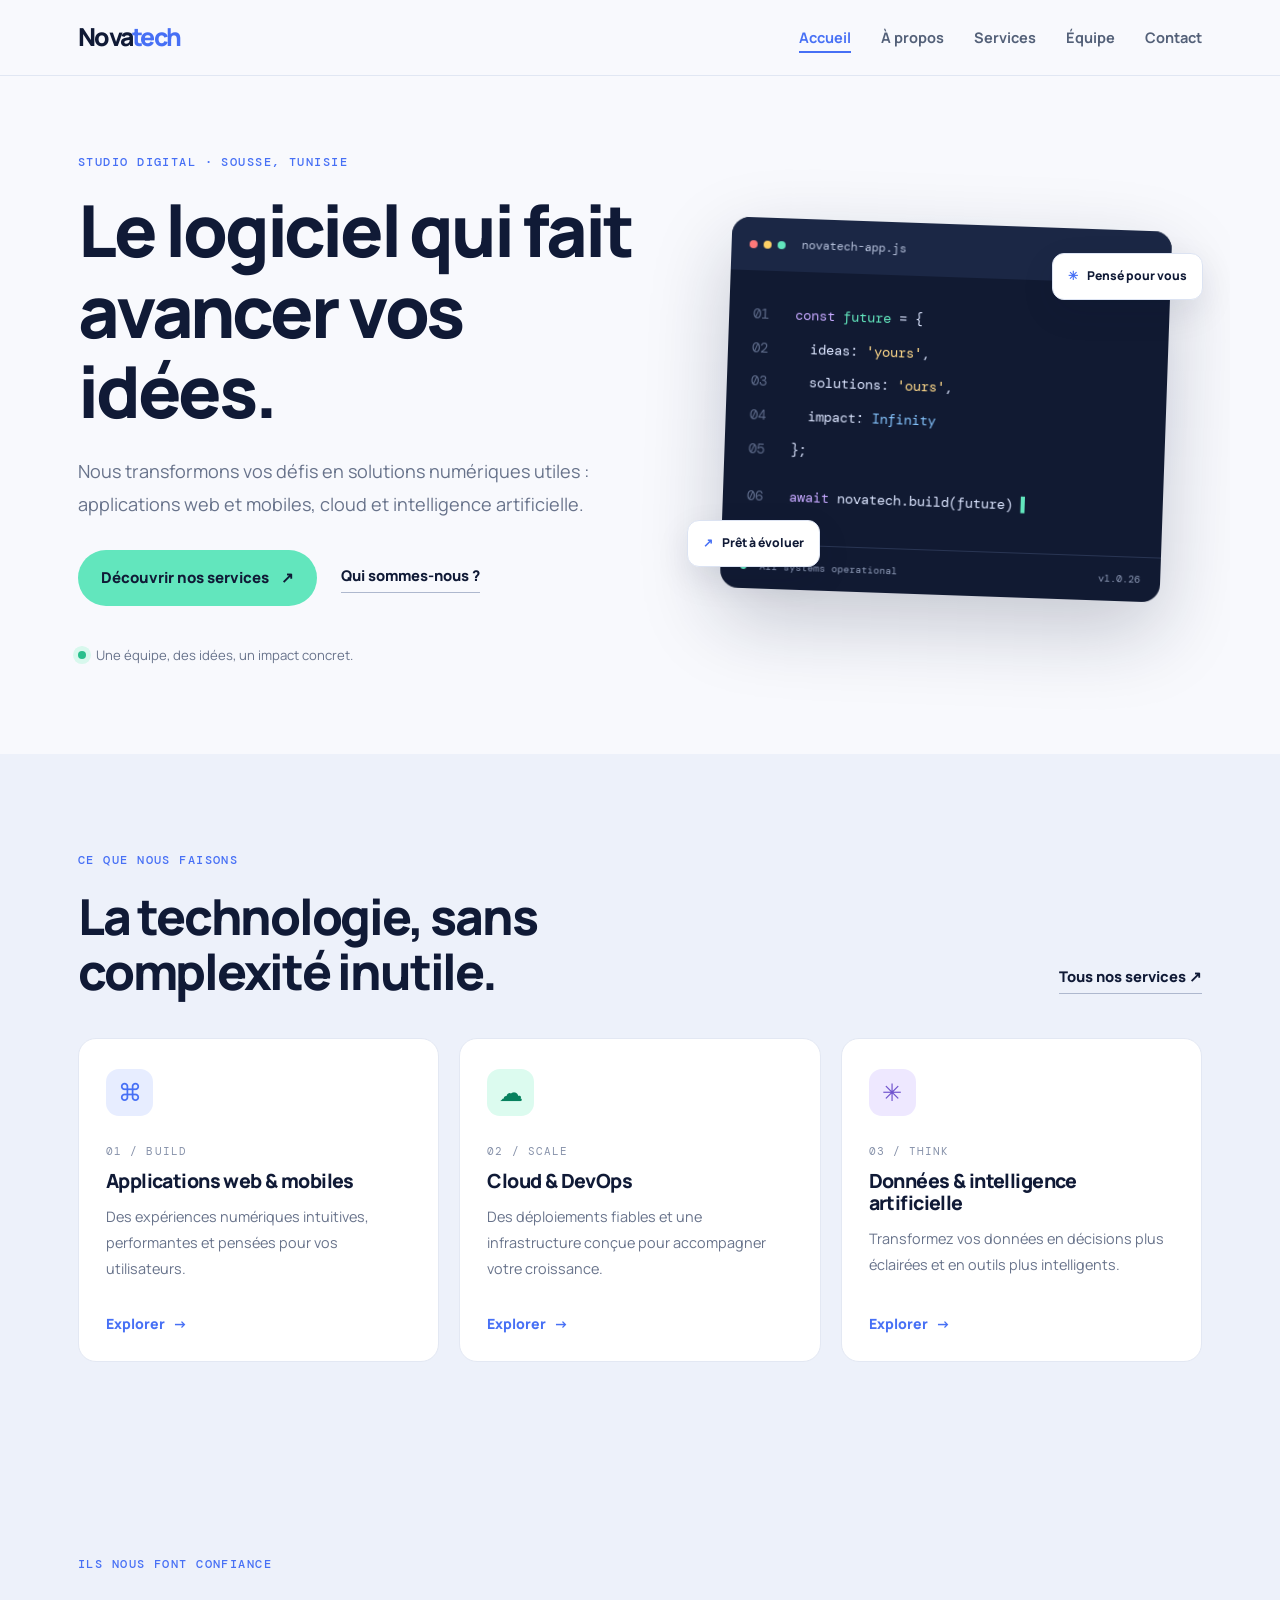
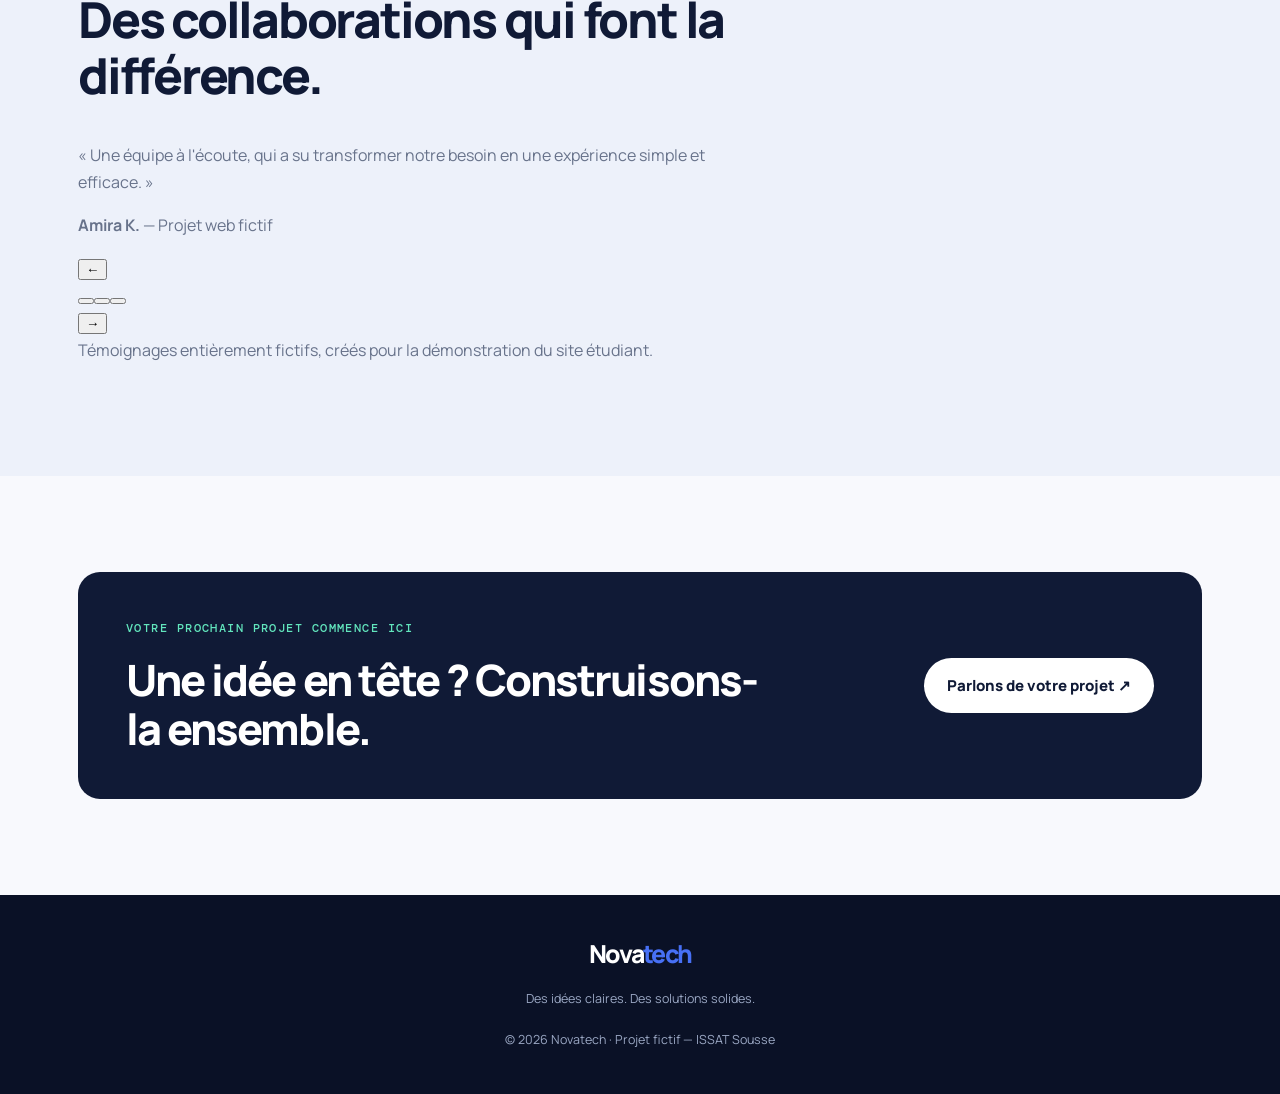
==== index.html @ 03f3eb11 "Add files via upload" ====
<!doctype html>
<html lang="fr">
<head>
    <meta charset="utf-8">
    <meta name="viewport" content="width=device-width, initial-scale=1">

    <title>Novatech — Accueil</title>

    <meta
        name="description"
        content="Novatech, studio fictif de développement logiciel, cloud et intelligence artificielle à Sousse."
    >

    <link rel="stylesheet" href="style.css">
</head>

<body>

    <!-- En-tête et navigation -->
    <header class="site-header">
        <div class="header-inner">

            <a class="logo" href="index.html">
                Nova<span>tech</span>
            </a>

            <input
                type="checkbox"
                id="menu-toggle"
                class="menu-toggle"
                aria-label="Ouvrir ou fermer le menu"
            >

            <label for="menu-toggle" class="menu-button">
                <span></span>
            </label>

            <nav class="main-nav" aria-label="Navigation principale">
                <ul>
                    <li><a href="index.html" aria-current="page">Accueil</a></li>
                    <li><a href="pages/apropos.html">À propos</a></li>
                    <li><a href="pages/services.html">Services</a></li>
                    <li><a href="pages/equipe.html">Équipe</a></li>
                    <li><a href="pages/contact.html">Contact</a></li>
                </ul>
            </nav>

        </div>
    </header>

    <main>

        <!-- Section principale -->
        <section class="hero" aria-labelledby="hero-title">

            <div class="hero-text">

                <p class="eyebrow">
                    STUDIO DIGITAL · SOUSSE, TUNISIE
                </p>

                <h1 id="hero-title">
                    Le logiciel qui fait avancer vos idées.
                </h1>

                <p class="lead">
                    Nous transformons vos défis en solutions numériques utiles :
                    applications web et mobiles, cloud et intelligence artificielle.
                </p>

                <div class="actions">

                    <a class="btn" href="pages/services.html">
                        Découvrir nos services
                        <span aria-hidden="true">↗</span>
                    </a>

                    <a class="text-link" href="pages/apropos.html">
                        Qui sommes-nous ?
                    </a>

                </div>

                <div class="hero-proof">
                    <span class="proof-dot" aria-hidden="true"></span>
                    Une équipe, des idées, un impact concret.
                </div>

            </div>

            <!-- Illustration de code -->
            <div
                class="hero-visual"
                role="img"
                aria-label="Illustration d'une fenêtre de code représentant une application Novatech"
            >

                <div class="code-window">

                    <div class="code-top">

                        <div class="window-dots" aria-hidden="true">
                            <i></i>
                            <i></i>
                            <i></i>
                        </div>

                        <span>novatech-app.js</span>

                        <span class="code-status">
                            ● LIVE
                        </span>

                    </div>

                    <div class="code-body">

                        <div>
                            <b>01</b>
                            <span class="code-purple">const</span>
                            <span class="code-mint">future</span> = {
                        </div>

                        <div>
                            <b>02</b>
                            &nbsp;&nbsp;ideas:
                            <span class="code-yellow">'yours'</span>,
                        </div>

                        <div>
                            <b>03</b>
                            &nbsp;&nbsp;solutions:
                            <span class="code-yellow">'ours'</span>,
                        </div>

                        <div>
                            <b>04</b>
                            &nbsp;&nbsp;impact:
                            <span class="code-blue">Infinity</span>
                        </div>

                        <div>
                            <b>05</b>
                            };
                        </div>

                        <div class="code-gap"></div>

                        <div>
                            <b>06</b>
                            <span class="code-purple">await</span>
                            novatech.build(future)
                            <span class="cursor" aria-hidden="true">▍</span>
                        </div>

                    </div>

                    <div class="code-footer">

                        <span>
                            <i></i>
                            All systems operational
                        </span>

                        <span>v1.0.26</span>

                    </div>

                </div>

                <div class="float-chip chip-one">
                    <span aria-hidden="true">✳</span>
                    Pensé pour vous
                </div>

                <div class="float-chip chip-two">
                    <span aria-hidden="true">↗</span>
                    Prêt à évoluer
                </div>

                <div class="visual-orbit" aria-hidden="true"></div>

            </div>

        </section>

        <!-- Section des services -->
        <section class="section section-tint" aria-labelledby="services-title">

            <div class="container">

                <div class="section-heading">

                    <div>
                        <p class="eyebrow">CE QUE NOUS FAISONS</p>

                        <h2 id="services-title">
                            La technologie, sans complexité inutile.
                        </h2>
                    </div>

                    <a class="text-link" href="pages/services.html">
                        Tous nos services ↗
                    </a>

                </div>

                <div class="cards">

                    <!-- Service 1 -->
                    <article class="card">

                        <span class="card-icon" aria-hidden="true">⌘</span>

                        <p class="card-kicker">01 / BUILD</p>

                        <h3>Applications web &amp; mobiles</h3>

                        <p>
                            Des expériences numériques intuitives, performantes
                            et pensées pour vos utilisateurs.
                        </p>

                        <a href="pages/services.html">
                            Explorer
                            <span aria-hidden="true">→</span>
                        </a>

                    </article>

                    <!-- Service 2 -->
                    <article class="card">

                        <span class="card-icon mint-icon" aria-hidden="true">☁</span>

                        <p class="card-kicker">02 / SCALE</p>

                        <h3>Cloud &amp; DevOps</h3>

                        <p>
                            Des déploiements fiables et une infrastructure conçue
                            pour accompagner votre croissance.
                        </p>

                        <a href="pages/services.html">
                            Explorer
                            <span aria-hidden="true">→</span>
                        </a>

                    </article>

                    <!-- Service 3 -->
                    <article class="card">

                        <span class="card-icon purple-icon" aria-hidden="true">✳</span>

                        <p class="card-kicker">03 / THINK</p>

                        <h3>Données &amp; intelligence artificielle</h3>

                        <p>
                            Transformez vos données en décisions plus éclairées
                            et en outils plus intelligents.
                        </p>

                        <a href="pages/services.html">
                            Explorer
                            <span aria-hidden="true">→</span>
                        </a>

                    </article>

                </div>

            </div>

        </section>


        <!-- Témoignages : exemples fictifs pour la maquette -->
        <section class="section section-tint testimonial-section" aria-labelledby="testimonials-title">
            <div class="container">
                <div class="section-heading"><div><p class="eyebrow">ILS NOUS FONT CONFIANCE</p><h2 id="testimonials-title">Des collaborations qui font la différence.</h2></div></div>
                <div class="testimonial-carousel" data-testimonial-carousel aria-roledescription="carrousel" aria-label="Témoignages fictifs">
                    <article class="testimonial-slide is-active" aria-hidden="false"><p class="testimonial-quote">« Une équipe à l'écoute, qui a su transformer notre besoin en une expérience simple et efficace. »</p><p class="testimonial-author"><strong>Amira K.</strong><span> — Projet web fictif</span></p></article>
                    <article class="testimonial-slide" aria-hidden="true" hidden><p class="testimonial-quote">« Une approche claire et structurée, du premier échange jusqu'à la livraison. »</p><p class="testimonial-author"><strong>Walid M.</strong><span> — Projet cloud fictif</span></p></article>
                    <article class="testimonial-slide" aria-hidden="true" hidden><p class="testimonial-quote">« Novatech a rendu des sujets techniques accessibles et concrets pour notre équipe. »</p><p class="testimonial-author"><strong>Rim B.</strong><span> — Projet data fictif</span></p></article>
                    <div class="testimonial-controls"><button type="button" class="carousel-arrow" data-carousel-prev aria-label="Témoignage précédent">←</button><div class="testimonial-dots" aria-label="Choisir un témoignage"><button type="button" data-carousel-dot="0" aria-label="Témoignage 1" aria-current="true"></button><button type="button" data-carousel-dot="1" aria-label="Témoignage 2"></button><button type="button" data-carousel-dot="2" aria-label="Témoignage 3"></button></div><button type="button" class="carousel-arrow" data-carousel-next aria-label="Témoignage suivant">→</button></div>
                    <p class="testimonial-disclaimer">Témoignages entièrement fictifs, créés pour la démonstration du site étudiant.</p>
                </div>
            </div>
        </section>

        <!-- Appel à l'action -->
        <section class="section" aria-labelledby="cta-title">

            <div class="container">

                <div class="cta-panel">

                    <div>

                        <p class="eyebrow">
                            VOTRE PROCHAIN PROJET COMMENCE ICI
                        </p>

                        <h2 id="cta-title">
                            Une idée en tête ? Construisons-la ensemble.
                        </h2>

                    </div>

                    <a class="btn btn-light" href="pages/contact.html">
                        Parlons de votre projet ↗
                    </a>

                </div>

            </div>

        </section>

    </main>

    <!-- Pied de page -->
    <footer class="site-footer">

        <a class="logo footer-logo" href="index.html">
            Nova<span>tech</span>
        </a>

        <p>Des idées claires. Des solutions solides.</p>

        <p>
            © 2026 Novatech · Projet fictif — ISSAT Sousse
        </p>

    </footer>

    <script src="script.js" defer></script>
</body>
</html>
---- style.css ----
@import url('https://fonts.googleapis.com/css2?family=DM+Mono:wght@400;500&family=Manrope:wght@400;500;600;700;800&display=swap');

:root {
    --ink: #101a36;
    --ink-soft: #1a2748;
    --azure: #4770f5;
    --mint: #62e6bd;
    --purple: #b8a3ff;
    --mist: #edf1fa;
    --paper: #f8f9fd;
    --muted: #68738b;
    --line: #dce3f2;
    --header-h: 76px;
    --font-title: 'Manrope', Arial, sans-serif;
    --font-body: 'Manrope', Arial, sans-serif
}

*,
*::before,
*::after {
    box-sizing: border-box
}

html {
    scroll-behavior: smooth;
    scroll-padding-top: calc(var(--header-h) + 20px)
}

body {
    margin: 0;
    background: var(--paper);
    color: var(--ink);
    font-family: var(--font-body);
    font-size: 16px;
    line-height: 1.7;
    -webkit-font-smoothing: antialiased
}

h1,
h2,
h3,
p {
    margin-top: 0
}

h1,
h2,
h3 {
    font-family: var(--font-title);
    line-height: 1.12;
    letter-spacing: -.045em
}

h1 {
    font-size: clamp(2.8rem, 6vw, 5.4rem);
    font-weight: 800;
    max-width: 760px;
    margin-bottom: 24px
}

h2 {
    font-size: clamp(2rem, 4vw, 3.1rem);
    font-weight: 800;
    margin-bottom: 20px
}

h3 {
    font-size: 1.3rem;
    font-weight: 800;
    margin-bottom: 12px
}

p {
    color: var(--muted);
    max-width: 68ch
}

a {
    color: inherit
}

a:focus-visible,
button:focus-visible,
input:focus-visible,
select:focus-visible,
textarea:focus-visible,
.menu-toggle:focus-visible+.menu-button {
    outline: 3px solid var(--azure);
    outline-offset: 4px
}

.site-header {
    position: fixed;
    inset: 0 0 auto;
    height: var(--header-h);
    background: rgba(248, 249, 253, .94);
    border-bottom: 1px solid rgba(220, 227, 242, .8);
    backdrop-filter: blur(18px);
    z-index: 100
}

.header-inner {
    max-width: 1180px;
    height: 100%;
    padding: 0 28px;
    margin: auto;
    display: flex;
    align-items: center;
    justify-content: space-between;
    gap: 24px
}

.logo {
    font-family: var(--font-title);
    font-size: 1.55rem;
    font-weight: 800;
    letter-spacing: -.07em;
    text-decoration: none;
    color: var(--ink);
    white-space: nowrap
}

.logo span {
    color: var(--azure)
}

.main-nav ul {
    display: flex;
    align-items: center;
    gap: 30px;
    list-style: none;
    margin: 0;
    padding: 0
}

.main-nav a {
    text-decoration: none;
    color: #536078;
    font-size: .91rem;
    font-weight: 700;
    transition: color .2s
}

.main-nav a:hover,
.main-nav a[aria-current=page] {
    color: var(--azure)
}

.main-nav a[aria-current=page]:not(.nav-cta) {
    text-decoration: underline;
    text-decoration-thickness: 2px;
    text-underline-offset: 8px
}

.main-nav .nav-cta {
    display: inline-flex;
    background: var(--ink);
    color: white;
    padding: 11px 20px;
    border-radius: 999px;
    transition: background .2s, transform .2s
}

.main-nav .nav-cta:hover {
    background: var(--azure);
    transform: translateY(-1px)
}

.menu-toggle {
    position: absolute;
    width: 1px;
    height: 1px;
    overflow: hidden;
    clip-path: inset(50%);
    white-space: nowrap
}

.menu-button {
    display: none;
    width: 44px;
    height: 44px;
    cursor: pointer;
    position: relative
}

.menu-button span,
.menu-button span:before,
.menu-button span:after {
    position: absolute;
    content: "";
    width: 23px;
    height: 2px;
    background: var(--ink);
    left: 10px;
    top: 21px;
    border-radius: 2px;
    transition: transform .2s, opacity .2s
}

.menu-button span:before {
    left: 0;
    top: -7px
}

.menu-button span:after {
    left: 0;
    top: 7px
}

.hero {
    max-width: 1180px;
    min-height: 720px;
    margin: auto;
    padding: calc(var(--header-h) + 76px) 28px 88px;
    display: grid;
    grid-template-columns: 1.05fr .95fr;
    align-items: center;
    gap: 48px;
    overflow: hidden
}

.hero-text {
    position: relative;
    z-index: 1
}

.eyebrow {
    font-family: 'DM Mono', monospace;
    font-size: .75rem;
    letter-spacing: .12em;
    font-weight: 500;
    color: var(--azure);
    margin-bottom: 18px
}

.hero h1 {
    font-size: clamp(3.15rem, 5.6vw, 5.2rem)
}

.lead {
    font-size: 1.13rem;
    line-height: 1.8;
    max-width: 610px;
    margin-bottom: 30px
}

.actions {
    display: flex;
    align-items: center;
    gap: 24px;
    flex-wrap: wrap
}

.btn {
    display: inline-flex;
    justify-content: center;
    align-items: center;
    gap: 12px;
    border: 0;
    border-radius: 999px;
    background: var(--mint);
    color: var(--ink);
    font-family: var(--font-title);
    font-weight: 800;
    font-size: .94rem;
    text-decoration: none;
    padding: 15px 23px;
    cursor: pointer;
    transition: transform .2s, box-shadow .2s, background .2s
}

.btn:hover {
    transform: translateY(-3px);
    box-shadow: 0 12px 26px rgba(16, 26, 54, .14)
}

.text-link {
    font-weight: 800;
    text-decoration: none;
    font-size: .92rem;
    border-bottom: 1px solid #aeb8ce;
    padding-bottom: 4px
}

.text-link:hover {
    color: var(--azure);
    border-color: var(--azure)
}

.hero-proof {
    margin-top: 38px;
    font-size: .82rem;
    color: var(--muted);
    display: flex;
    align-items: center;
    gap: 10px
}

.proof-dot {
    width: 8px;
    height: 8px;
    background: #29bf8c;
    border-radius: 50%;
    box-shadow: 0 0 0 5px #d8f8ed
}

.hero-visual {
    min-height: 410px;
    display: grid;
    place-items: center;
    position: relative;
    background: radial-gradient(ellipse at center, rgba(71, 112, 245, .14), rgba(248, 249, 253, 0) 68%)
}

.code-window {
    width: min(100%, 440px);
    border-radius: 18px;
    overflow: hidden;
    background: #111a32;
    box-shadow: 0 30px 80px rgba(16, 26, 54, .22);
    transform: rotate(2deg);
    animation: float-in .8s ease-out both;
    position: relative;
    z-index: 2
}

.code-top {
    height: 53px;
    background: #1b2745;
    display: flex;
    align-items: center;
    gap: 16px;
    padding: 0 18px;
    color: #b6c1db;
    font-family: 'DM Mono', monospace;
    font-size: .72rem
}

.window-dots {
    display: flex;
    gap: 6px
}

.window-dots i {
    width: 8px;
    height: 8px;
    border-radius: 50%;
    background: #ff7979
}

.window-dots i:nth-child(2) {
    background: #ffd166
}

.window-dots i:nth-child(3) {
    background: var(--mint)
}

.code-status {
    margin-left: auto;
    color: var(--mint);
    font-size: .65rem
}

.code-body {
    padding: 27px 24px 31px;
    color: #dce5ff;
    font-family: 'DM Mono', monospace;
    font-size: clamp(.68rem, 1.3vw, .86rem);
    line-height: 2.45
}

.code-body b {
    display: inline-block;
    width: 34px;
    color: #5f6c8b;
    font-weight: 400
}

.code-purple {
    color: #c6a8ff
}

.code-mint {
    color: #62e6bd
}

.code-yellow {
    color: #ffd98a
}

.code-blue {
    color: #86c5ff
}

.code-gap {
    height: 13px
}

.cursor {
    color: var(--mint);
    animation: blink 1s steps(1) infinite
}

.code-footer {
    border-top: 1px solid #293553;
    padding: 13px 20px;
    display: flex;
    justify-content: space-between;
    color: #8f9bb8;
    font-family: 'DM Mono', monospace;
    font-size: .64rem
}

.code-footer i {
    display: inline-block;
    width: 6px;
    height: 6px;
    border-radius: 50%;
    background: var(--mint);
    margin-right: 7px
}

.float-chip {
    position: absolute;
    z-index: 3;
    background: white;
    border: 1px solid var(--line);
    padding: 12px 15px;
    border-radius: 12px;
    box-shadow: 0 12px 35px rgba(16, 26, 54, .09);
    font-size: .76rem;
    font-weight: 800;
    animation: float-chip 5s ease-in-out infinite
}

.float-chip span {
    color: var(--azure);
    margin-right: 7px
}

.chip-one {
    top: 49px;
    right: -1px
}

.chip-two {
    bottom: 47px;
    left: -4px;
    animation-delay: -2.5s
}

.visual-orbit {
    position: absolute;
    width: 360px;
    height: 360px;
    border: 1px solid rgba(71, 112, 245, .18);
    border-radius: 50%;
    animation: orbit 24s linear infinite
}

.section {
    padding: 96px 28px
}

.container {
    max-width: 1124px;
    margin: 0 auto
}

.section-tint {
    background: var(--mist)
}

.section-heading {
    display: flex;
    align-items: end;
    justify-content: space-between;
    gap: 28px;
    margin-bottom: 38px
}

.section-heading h2 {
    max-width: 650px;
    margin-bottom: 0
}

.section-heading .text-link {
    flex-shrink: 0;
    margin-bottom: 6px
}

.cards {
    display: grid;
    grid-template-columns: repeat(3, minmax(0, 1fr));
    gap: 20px
}

.card {
    background: white;
    border: 1px solid #e3e8f3;
    border-radius: 18px;
    padding: 30px 27px 25px;
    min-height: 300px;
    display: flex;
    flex-direction: column;
    align-items: flex-start;
    transition: transform .25s, box-shadow .25s
}

.card:hover {
    transform: translateY(-6px);
    box-shadow: 0 20px 40px rgba(16, 26, 54, .08)
}

.card-icon {
    display: grid;
    place-items: center;
    width: 47px;
    height: 47px;
    border-radius: 13px;
    background: #e7edff;
    color: var(--azure);
    font-size: 1.5rem;
    margin-bottom: 26px
}

.mint-icon {
    color: #07815e !important;
    background: #dcfbef !important
}

.purple-icon {
    color: #7053ce !important;
    background: #eee8ff !important
}

.card-kicker {
    font-family: 'DM Mono', monospace;
    font-size: .68rem;
    letter-spacing: .1em;
    color: #8792aa;
    margin-bottom: 10px
}

.card h3 {
    font-size: 1.22rem;
    letter-spacing: -.03em
}

.card p:not(.card-kicker) {
    font-size: .9rem;
    line-height: 1.8
}

.card>a {
    margin-top: auto;
    text-decoration: none;
    font-size: .88rem;
    font-weight: 800;
    color: var(--azure);
    padding-top: 16px
}

.card>a span {
    margin-left: 5px
}

.cta-panel {
    background: var(--ink);
    color: white;
    border-radius: 22px;
    padding: 46px 48px;
    display: flex;
    align-items: center;
    justify-content: space-between;
    gap: 32px
}

.cta-panel .eyebrow {
    color: var(--mint)
}

.cta-panel h2 {
    max-width: 660px;
    margin: 0;
    font-size: clamp(1.8rem, 3.5vw, 2.7rem)
}

.btn-light {
    background: white;
    color: var(--ink);
    white-space: nowrap
}

.btn-light:hover {
    background: var(--mint)
}

.page-content {
    padding-top: var(--header-h)
}

.page-hero {
    padding: 92px 28px 78px;
    background: linear-gradient(120deg, #f8f9fd 25%, #edf1fa 100%);
    border-bottom: 1px solid var(--line)
}

.page-hero .container {
    max-width: 1124px
}

.page-hero h1 {
    max-width: 900px;
    font-size: clamp(2.8rem, 5.5vw, 4.7rem)
}

.page-hero .lead {
    margin-bottom: 0
}

.two-col {
    display: grid;
    grid-template-columns: 1fr 1fr;
    gap: 76px;
    align-items: start
}

.two-col h2 {
    font-size: clamp(2rem, 3.5vw, 2.7rem)
}

.values-panel {
    padding: 12px 0
}

.value-row {
    display: flex;
    gap: 22px;
    padding: 23px 0;
    border-bottom: 1px solid var(--line)
}

.value-row:first-child {
    padding-top: 0
}

.value-row>span {
    font-family: 'DM Mono', monospace;
    color: var(--azure);
    font-size: .85rem;
    padding-top: 3px
}

.value-row h3 {
    margin-bottom: 7px
}

.value-row p {
    margin-bottom: 0;
    font-size: .92rem
}

.stats-grid {
    display: grid;
    grid-template-columns: repeat(3, 1fr);
    gap: 20px;
    margin-top: 35px
}

.stats-grid>div {
    background: white;
    border: 1px solid var(--line);
    border-radius: 16px;
    padding: 26px
}

.stats-grid strong {
    display: block;
    font-size: 2.7rem;
    line-height: 1.2;
    letter-spacing: -.06em
}

.stats-grid span {
    font-size: .86rem;
    color: var(--muted)
}

.small-note {
    font-size: .75rem;
    margin-top: 22px
}

.service-list {
    display: grid;
    gap: 22px
}

.service-item {
    display: grid;
    grid-template-columns: 55px 1fr 100px;
    gap: 24px;
    align-items: start;
    background: white;
    border: 1px solid var(--line);
    border-radius: 18px;
    padding: 34px
}

.service-number {
    font-family: 'DM Mono', monospace;
    color: var(--azure);
    font-size: .9rem
}

.service-item h2 {
    font-size: clamp(1.65rem, 3vw, 2.25rem)
}

.service-item p:not(.eyebrow) {
    max-width: 720px
}

.service-item ul {
    padding-left: 20px;
    color: var(--muted);
    font-size: .9rem;
    display: grid;
    gap: 5px
}

.service-symbol {
    width: 75px;
    height: 75px;
    display: grid;
    place-items: center;
    border-radius: 19px;
    background: #e7edff;
    color: var(--azure);
    font-size: 2rem
}

.team {
    display: grid;
    grid-template-columns: repeat(4, minmax(0, 1fr));
    gap: 20px
}

.member {
    background: white;
    border: 1px solid var(--line);
    border-radius: 18px;
    padding: 27px 20px;
    text-align: center;
    transition: transform .25s, box-shadow .25s
}

.member:hover {
    transform: translateY(-5px);
    box-shadow: 0 18px 35px rgba(16, 26, 54, .08)
}

.avatar {
    width: 106px;
    height: 106px;
    margin: 0 auto 24px;
    display: grid;
    place-items: center;
    border-radius: 30px;
    font-size: 1.8rem;
    font-weight: 800;
    letter-spacing: -.06em;
    color: #fff;
    background: linear-gradient(135deg, #4770f5, #8ca5ff);
    box-shadow: 0 12px 25px rgba(71, 112, 245, .18)
}

.avatar-two {
    background: linear-gradient(135deg, #101a36, #334875)
}

.avatar-three {
    background: linear-gradient(135deg, #36b992, #8aedd1);
    color: #10382e
}

.avatar-four {
    background: linear-gradient(135deg, #7455ce, #b8a3ff)
}

.member-role {
    font-family: 'DM Mono', monospace;
    font-size: .65rem;
    letter-spacing: .1em;
    color: var(--azure);
    margin-bottom: 9px
}

.member h2 {
    font-size: 1.12rem;
    margin-bottom: 8px
}

.member>p:not(.member-role) {
    font-size: .82rem;
    margin: 0 auto 10px
}

.member .member-bio {
    padding-top: 12px;
    border-top: 1px solid var(--line);
    line-height: 1.65
}

.section-dark {
    background: var(--ink);
    color: white
}

.section-dark p {
    color: #bac4dc
}

.section-dark .eyebrow {
    color: var(--mint)
}

.contact-layout {
    gap: 70px
}

.contact-layout h2 {
    font-size: clamp(2rem, 3.5vw, 2.8rem)
}

.contact-detail {
    display: flex;
    align-items: flex-start;
    gap: 15px;
    margin-top: 25px
}

.contact-icon {
    width: 38px;
    height: 38px;
    display: grid;
    place-items: center;
    border: 1px solid #35415e;
    border-radius: 11px;
    color: var(--mint);
    flex-shrink: 0
}

.contact-detail strong {
    font-size: .9rem
}

.contact-detail p {
    margin: 3px 0 0;
    font-size: .88rem
}

.section-dark a:not(.btn) {
    color: var(--mint)
}

.form {
    display: grid;
    gap: 9px;
    background: white;
    color: var(--ink);
    border-radius: 18px;
    padding: 30px
}

.form-intro h2 {
    font-size: 1.55rem;
    margin-bottom: 8px
}

.form-intro p,
.form-note {
    font-size: .75rem;
    line-height: 1.6
}

.form label {
    font-weight: 800;
    font-size: .82rem;
    margin-top: 7px
}

.form input,
.form select,
.form textarea {
    width: 100%;
    font: inherit;
    font-size: .9rem;
    color: var(--ink);
    background: #f8f9fd;
    border: 1px solid #dce3f2;
    border-radius: 9px;
    padding: 12px 13px
}

.form textarea {
    resize: vertical;
    min-height: 120px
}

.form input:focus,
.form select:focus,
.form textarea:focus {
    outline: 2px solid var(--azure);
    outline-offset: 1px
}

.form .btn {
    margin-top: 12px;
    justify-self: start
}

.form-note {
    margin: 3px 0 0;
    color: #7b8498
}

.site-footer {
    background: #0a1126;
    color: #dce4f8;
    padding: 38px 28px;
    text-align: center
}

.footer-logo {
    color: white;
    display: inline-block;
    margin-bottom: 8px
}

.site-footer p {
    font-size: .78rem;
    color: #9ba8c4;
    margin: 5px auto
}

.site-footer p:last-child {
    margin-top: 20px
}

@keyframes type {
    from {
        transform: scaleX(0)
    }

    to {
        transform: scaleX(1)
    }
}

@keyframes blink {
    50% {
        opacity: 0
    }
}

@keyframes float-in {
    from {
        opacity: 0;
        transform: translateY(18px) rotate(2deg)
    }

    to {
        opacity: 1;
        transform: translateY(0) rotate(2deg)
    }
}

@keyframes float-chip {

    0%,
    100% {
        transform: translateY(0)
    }

    50% {
        transform: translateY(-8px)
    }
}

@keyframes orbit {
    to {
        transform: rotate(360deg)
    }
}

@media(max-width:960px) {
    :root {
        --header-h: 70px
    }

    .header-inner {
        padding: 0 22px
    }

    .main-nav ul {
        gap: 17px
    }

    .main-nav a {
        font-size: .83rem
    }

    .hero {
        grid-template-columns: 1fr;
        gap: 22px;
        padding-top: calc(var(--header-h) + 68px);
        min-height: 0
    }

    .hero-text {
        max-width: 780px
    }

    .hero-visual {
        min-height: 390px
    }

    .code-window {
        max-width: 440px
    }

    .chip-one {
        right: 8%
    }

    .chip-two {
        left: 8%
    }

    .section {
        padding: 76px 22px
    }

    .cards {
        grid-template-columns: repeat(2, minmax(0, 1fr))
    }

    .card:last-child {
        grid-column: 1/-1;
        min-height: 250px
    }

    .team {
        grid-template-columns: repeat(2, minmax(0, 1fr))
    }

    .two-col {
        gap: 38px
    }

    .service-item {
        grid-template-columns: 40px 1fr 65px;
        padding: 26px;
        gap: 18px
    }

    .service-symbol {
        width: 60px;
        height: 60px
    }

    .cta-panel {
        padding: 36px
    }

    .contact-layout {
        gap: 38px
    }
}

@media(max-width:680px) {
    :root {
        --header-h: 66px
    }

    .header-inner {
        padding: 0 18px
    }

    .logo {
        font-size: 1.42rem
    }

    .menu-button {
        display: block;
        flex-shrink: 0
    }

    .main-nav {
        position: absolute;
        top: var(--header-h);
        left: 0;
        right: 0;
        background: var(--paper);
        border-bottom: 1px solid var(--line);
        max-height: 0;
        overflow: hidden;
        visibility: hidden;
        transition: max-height .28s ease, visibility .28s
    }

    .main-nav ul {
        display: flex;
        align-items: stretch;
        flex-direction: column;
        gap: 0;
        padding: 8px 20px 20px
    }

    .main-nav li {
        width: 100%
    }

    .main-nav a,
    .main-nav .nav-cta {
        display: block;
        padding: 12px 8px;
        font-size: .95rem;
        border-radius: 8px
    }

    .main-nav .nav-cta {
        margin-top: 8px;
        text-align: center
    }

    .menu-toggle:checked~.main-nav {
        max-height: 360px;
        visibility: visible
    }

    .menu-toggle:checked+.menu-button span {
        background: transparent
    }

    .menu-toggle:checked+.menu-button span:before {
        top: 0;
        transform: rotate(45deg)
    }

    .menu-toggle:checked+.menu-button span:after {
        top: 0;
        transform: rotate(-45deg)
    }

    .hero {
        padding: calc(var(--header-h) + 54px) 21px 56px;
        gap: 16px
    }

    .hero h1 {
        font-size: clamp(2.8rem, 12vw, 4rem)
    }

    .lead {
        font-size: 1rem
    }

    .actions {
        align-items: flex-start;
        gap: 17px
    }

    .actions .btn {
        width: 100%
    }

    .hero-proof {
        margin-top: 27px
    }

    .hero-visual {
        min-height: 320px;
        margin: 0 -5px
    }

    .code-window {
        width: 100%;
        transform: rotate(1deg)
    }

    .code-body {
        padding: 20px 14px;
        font-size: .7rem
    }

    .code-top {
        padding: 0 13px
    }

    .float-chip {
        font-size: .68rem;
        padding: 9px 11px
    }

    .chip-one {
        top: 12px;
        right: 0
    }

    .chip-two {
        bottom: 12px;
        left: 0
    }

    .visual-orbit {
        width: 270px;
        height: 270px
    }

    .section {
        padding: 64px 20px
    }

    .section-heading {
        align-items: flex-start;
        flex-direction: column;
        gap: 17px
    }

    .section-heading h2 {
        font-size: 2.15rem
    }

    .cards {
        grid-template-columns: 1fr;
        gap: 14px
    }

    .card,
    .card:last-child {
        grid-column: auto;
        min-height: 0;
        padding: 25px
    }

    .card-icon {
        margin-bottom: 18px
    }

    .cta-panel {
        padding: 30px 24px;
        align-items: flex-start;
        flex-direction: column;
        border-radius: 17px
    }

    .cta-panel h2 {
        font-size: 2rem
    }

    .btn-light {
        white-space: normal
    }

    .page-hero {
        padding: 65px 20px 55px
    }

    .page-hero h1 {
        font-size: clamp(2.5rem, 10vw, 3.6rem)
    }

    .two-col {
        grid-template-columns: 1fr;
        gap: 32px
    }

    .stats-grid {
        grid-template-columns: 1fr;
        gap: 12px
    }

    .stats-grid>div {
        padding: 20px;
        display: flex;
        align-items: center;
        gap: 18px
    }

    .stats-grid strong {
        font-size: 2.1rem;
        min-width: 68px
    }

    .service-item {
        grid-template-columns: 30px 1fr;
        padding: 22px 18px;
        gap: 13px
    }

    .service-symbol {
        display: none
    }

    .service-item h2 {
        font-size: 1.6rem
    }

    .team {
        grid-template-columns: 1fr;
        gap: 14px
    }

    .member {
        padding: 25px
    }

    .avatar {
        width: 90px;
        height: 90px;
        border-radius: 25px
    }

    .contact-layout {
        gap: 34px
    }

    .form {
        padding: 23px 18px
    }

    .site-footer {
        padding: 30px 20px
    }
}

@media(prefers-reduced-motion:reduce) {
    html {
        scroll-behavior: auto
    }

    *,
    *::before,
    *::after {
        animation-duration: .01ms !important;
        animation-iteration-count: 1 !important;
        transition-duration: .01ms !important;
        scroll-behavior: auto !important
    }
}
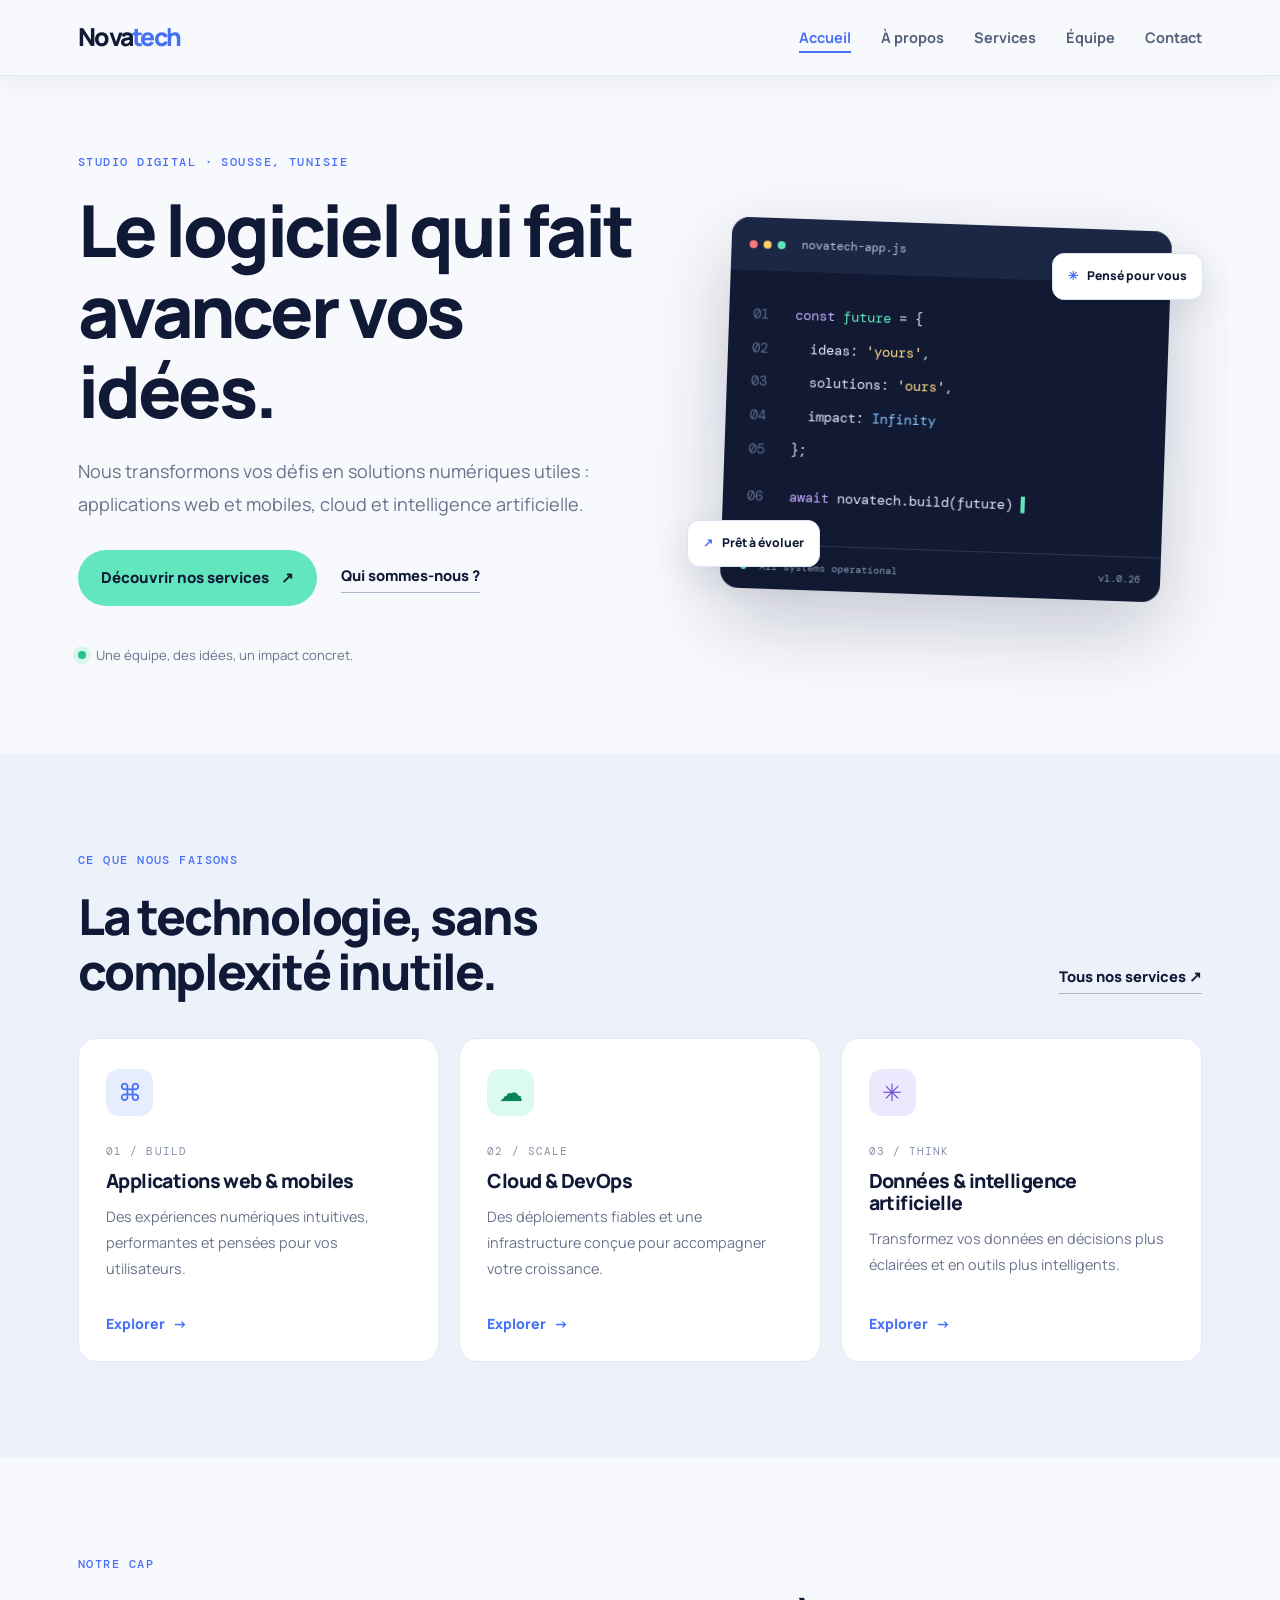
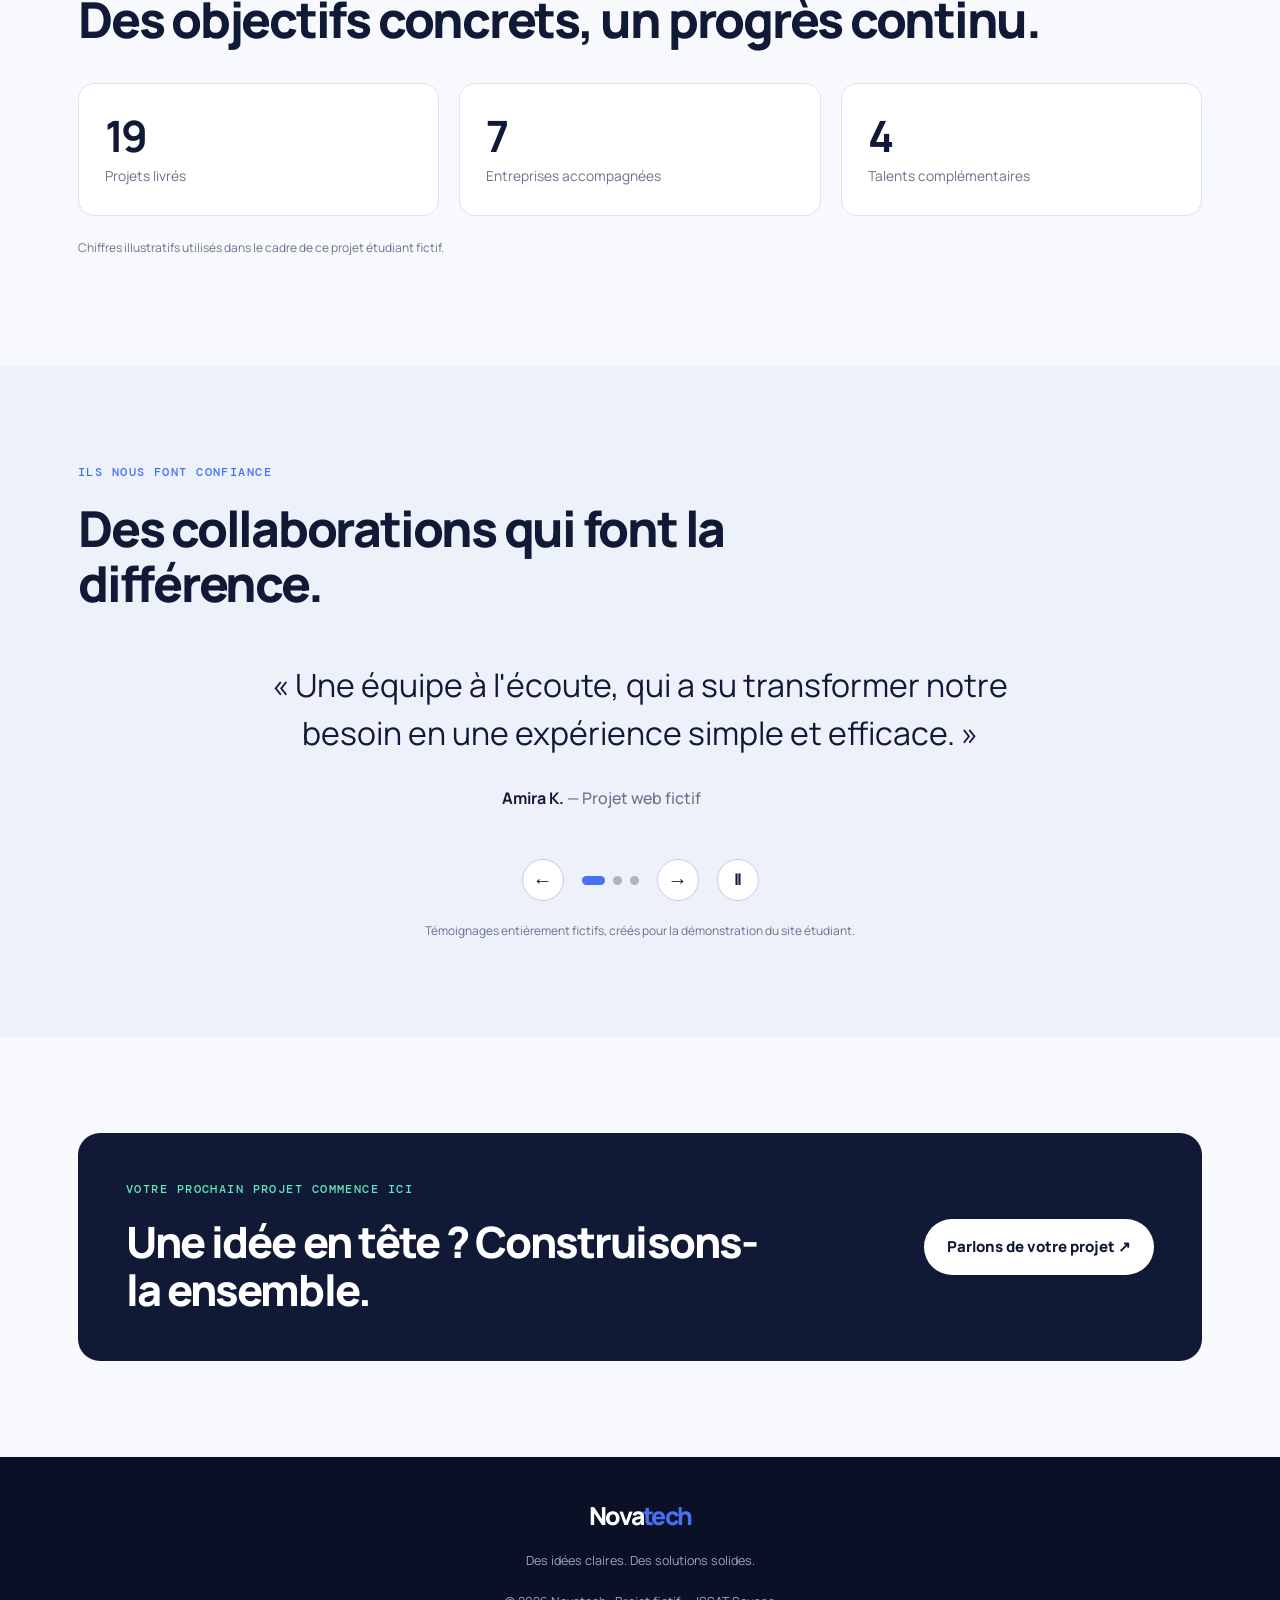
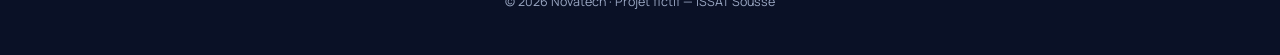
==== commit 12a43b84: "change" ====
--- a/index.html
+++ b/index.html
@@ -1,4 +1,3 @@
-
 <!doctype html>
 <html lang="fr">
 <head>
@@ -277,6 +276,20 @@
 
         </section>
 
+
+        <!-- Indicateurs clés -->
+        <section class="section" aria-labelledby="stats-title">
+            <div class="container">
+                <p class="eyebrow">NOTRE CAP</p>
+                <h2 id="stats-title">Des objectifs concrets, un progrès continu.</h2>
+                <div class="stats-grid">
+                    <div><strong>20</strong><span>Projets livrés</span></div>
+                    <div><strong>08</strong><span>Entreprises accompagnées</span></div>
+                    <div><strong>04</strong><span>Talents complémentaires</span></div>
+                </div>
+                <p class="small-note">Chiffres illustratifs utilisés dans le cadre de ce projet étudiant fictif.</p>
+            </div>
+        </section>
 
         <!-- Témoignages : exemples fictifs pour la maquette -->
         <section class="section section-tint testimonial-section" aria-labelledby="testimonials-title">
@@ -340,4 +353,4 @@
 
     <script src="script.js" defer></script>
 </body>
-</html>
+</html>
--- a/style.css
+++ b/style.css
@@ -1,1354 +1,68 @@
 @import url('https://fonts.googleapis.com/css2?family=DM+Mono:wght@400;500&family=Manrope:wght@400;500;600;700;800&display=swap');
+:root{--ink:#101a36;--ink-soft:#1a2748;--azure:#4770f5;--mint:#62e6bd;--purple:#b8a3ff;--mist:#edf1fa;--paper:#f8f9fd;--muted:#68738b;--line:#dce3f2;--header-h:76px;--font-title:'Manrope',Arial,sans-serif;--font-body:'Manrope',Arial,sans-serif}
+*,*::before,*::after{box-sizing:border-box}
+html{scroll-behavior:smooth;scroll-padding-top:calc(var(--header-h) + 20px)}
+body{margin:0;background:var(--paper);color:var(--ink);font-family:var(--font-body);font-size:16px;line-height:1.7;-webkit-font-smoothing:antialiased}
+h1,h2,h3,p{margin-top:0}h1,h2,h3{font-family:var(--font-title);line-height:1.12;letter-spacing:-.045em}h1{font-size:clamp(2.8rem,6vw,5.4rem);font-weight:800;max-width:760px;margin-bottom:24px}h2{font-size:clamp(2rem,4vw,3.1rem);font-weight:800;margin-bottom:20px}h3{font-size:1.3rem;font-weight:800;margin-bottom:12px}p{color:var(--muted);max-width:68ch}a{color:inherit}
+a:focus-visible,button:focus-visible,input:focus-visible,select:focus-visible,textarea:focus-visible,.menu-toggle:focus-visible+.menu-button{outline:3px solid var(--azure);outline-offset:4px}
+.site-header{position:fixed;inset:0 0 auto;height:var(--header-h);background:rgba(248,249,253,.94);border-bottom:1px solid rgba(220,227,242,.8);backdrop-filter:blur(18px);z-index:100}
+.header-inner{max-width:1180px;height:100%;padding:0 28px;margin:auto;display:flex;align-items:center;justify-content:space-between;gap:24px}
+.logo{font-family:var(--font-title);font-size:1.55rem;font-weight:800;letter-spacing:-.07em;text-decoration:none;color:var(--ink);white-space:nowrap}.logo span{color:var(--azure)}
+.main-nav ul{display:flex;align-items:center;gap:30px;list-style:none;margin:0;padding:0}.main-nav a{text-decoration:none;color:#536078;font-size:.91rem;font-weight:700;transition:color .2s}.main-nav a:hover,.main-nav a[aria-current=page]{color:var(--azure)}.main-nav a[aria-current=page]:not(.nav-cta){text-decoration:underline;text-decoration-thickness:2px;text-underline-offset:8px}.main-nav .nav-cta{display:inline-flex;background:var(--ink);color:white;padding:11px 20px;border-radius:999px;transition:background .2s,transform .2s}.main-nav .nav-cta:hover{background:var(--azure);transform:translateY(-1px)}
+.menu-toggle{position:absolute;width:1px;height:1px;overflow:hidden;clip-path:inset(50%);white-space:nowrap}.menu-button{display:none;width:44px;height:44px;cursor:pointer;position:relative}.menu-button span,.menu-button span:before,.menu-button span:after{position:absolute;content:"";width:23px;height:2px;background:var(--ink);left:10px;top:21px;border-radius:2px;transition:transform .2s,opacity .2s}.menu-button span:before{left:0;top:-7px}.menu-button span:after{left:0;top:7px}
+.hero{max-width:1180px;min-height:720px;margin:auto;padding:calc(var(--header-h) + 76px) 28px 88px;display:grid;grid-template-columns:1.05fr .95fr;align-items:center;gap:48px;overflow:hidden}.hero-text{position:relative;z-index:1}.eyebrow{font-family:'DM Mono',monospace;font-size:.75rem;letter-spacing:.12em;font-weight:500;color:var(--azure);margin-bottom:18px}.hero h1{font-size:clamp(3.15rem,5.6vw,5.2rem)}.lead{font-size:1.13rem;line-height:1.8;max-width:610px;margin-bottom:30px}.actions{display:flex;align-items:center;gap:24px;flex-wrap:wrap}.btn{display:inline-flex;justify-content:center;align-items:center;gap:12px;border:0;border-radius:999px;background:var(--mint);color:var(--ink);font-family:var(--font-title);font-weight:800;font-size:.94rem;text-decoration:none;padding:15px 23px;cursor:pointer;transition:transform .2s,box-shadow .2s,background .2s}.btn:hover{transform:translateY(-3px);box-shadow:0 12px 26px rgba(16,26,54,.14)}.text-link{font-weight:800;text-decoration:none;font-size:.92rem;border-bottom:1px solid #aeb8ce;padding-bottom:4px}.text-link:hover{color:var(--azure);border-color:var(--azure)}.hero-proof{margin-top:38px;font-size:.82rem;color:var(--muted);display:flex;align-items:center;gap:10px}.proof-dot{width:8px;height:8px;background:#29bf8c;border-radius:50%;box-shadow:0 0 0 5px #d8f8ed}
+.hero-visual{min-height:410px;display:grid;place-items:center;position:relative;background:radial-gradient(ellipse at center,rgba(71,112,245,.14),rgba(248,249,253,0) 68%)}.code-window{width:min(100%,440px);border-radius:18px;overflow:hidden;background:#111a32;box-shadow:0 30px 80px rgba(16,26,54,.22);transform:rotate(2deg);animation:float-in .8s ease-out both;position:relative;z-index:2}.code-top{height:53px;background:#1b2745;display:flex;align-items:center;gap:16px;padding:0 18px;color:#b6c1db;font-family:'DM Mono',monospace;font-size:.72rem}.window-dots{display:flex;gap:6px}.window-dots i{width:8px;height:8px;border-radius:50%;background:#ff7979}.window-dots i:nth-child(2){background:#ffd166}.window-dots i:nth-child(3){background:var(--mint)}.code-status{margin-left:auto;color:var(--mint);font-size:.65rem}.code-body{padding:27px 24px 31px;color:#dce5ff;font-family:'DM Mono',monospace;font-size:clamp(.68rem,1.3vw,.86rem);line-height:2.45}.code-body b{display:inline-block;width:34px;color:#5f6c8b;font-weight:400}.code-purple{color:#c6a8ff}.code-mint{color:#62e6bd}.code-yellow{color:#ffd98a}.code-blue{color:#86c5ff}.code-gap{height:13px}.cursor{color:var(--mint);animation:blink 1s steps(1) infinite}.code-footer{border-top:1px solid #293553;padding:13px 20px;display:flex;justify-content:space-between;color:#8f9bb8;font-family:'DM Mono',monospace;font-size:.64rem}.code-footer i{display:inline-block;width:6px;height:6px;border-radius:50%;background:var(--mint);margin-right:7px}.float-chip{position:absolute;z-index:3;background:white;border:1px solid var(--line);padding:12px 15px;border-radius:12px;box-shadow:0 12px 35px rgba(16,26,54,.09);font-size:.76rem;font-weight:800;animation:float-chip 5s ease-in-out infinite}.float-chip span{color:var(--azure);margin-right:7px}.chip-one{top:49px;right:-1px}.chip-two{bottom:47px;left:-4px;animation-delay:-2.5s}.visual-orbit{position:absolute;width:360px;height:360px;border:1px solid rgba(71,112,245,.18);border-radius:50%;animation:orbit 24s linear infinite}
+.section{padding:96px 28px}.container{max-width:1124px;margin:0 auto}.section-tint{background:var(--mist)}.section-heading{display:flex;align-items:end;justify-content:space-between;gap:28px;margin-bottom:38px}.section-heading h2{max-width:650px;margin-bottom:0}.section-heading .text-link{flex-shrink:0;margin-bottom:6px}.cards{display:grid;grid-template-columns:repeat(3,minmax(0,1fr));gap:20px}.card{background:white;border:1px solid #e3e8f3;border-radius:18px;padding:30px 27px 25px;min-height:300px;display:flex;flex-direction:column;align-items:flex-start;transition:transform .25s,box-shadow .25s}.card:hover{transform:translateY(-6px);box-shadow:0 20px 40px rgba(16,26,54,.08)}.card-icon{display:grid;place-items:center;width:47px;height:47px;border-radius:13px;background:#e7edff;color:var(--azure);font-size:1.5rem;margin-bottom:26px}.mint-icon{color:#07815e!important;background:#dcfbef!important}.purple-icon{color:#7053ce!important;background:#eee8ff!important}.card-kicker{font-family:'DM Mono',monospace;font-size:.68rem;letter-spacing:.1em;color:#8792aa;margin-bottom:10px}.card h3{font-size:1.22rem;letter-spacing:-.03em}.card p:not(.card-kicker){font-size:.9rem;line-height:1.8}.card>a{margin-top:auto;text-decoration:none;font-size:.88rem;font-weight:800;color:var(--azure);padding-top:16px}.card>a span{margin-left:5px}.cta-panel{background:var(--ink);color:white;border-radius:22px;padding:46px 48px;display:flex;align-items:center;justify-content:space-between;gap:32px}.cta-panel .eyebrow{color:var(--mint)}.cta-panel h2{max-width:660px;margin:0;font-size:clamp(1.8rem,3.5vw,2.7rem)}.btn-light{background:white;color:var(--ink);white-space:nowrap}.btn-light:hover{background:var(--mint)}
+.page-content{padding-top:var(--header-h)}.page-hero{padding:92px 28px 78px;background:linear-gradient(120deg,#f8f9fd 25%,#edf1fa 100%);border-bottom:1px solid var(--line)}.page-hero .container{max-width:1124px}.page-hero h1{max-width:900px;font-size:clamp(2.8rem,5.5vw,4.7rem)}.page-hero .lead{margin-bottom:0}.two-col{display:grid;grid-template-columns:1fr 1fr;gap:76px;align-items:start}.two-col h2{font-size:clamp(2rem,3.5vw,2.7rem)}.values-panel{padding:12px 0}.value-row{display:flex;gap:22px;padding:23px 0;border-bottom:1px solid var(--line)}.value-row:first-child{padding-top:0}.value-row>span{font-family:'DM Mono',monospace;color:var(--azure);font-size:.85rem;padding-top:3px}.value-row h3{margin-bottom:7px}.value-row p{margin-bottom:0;font-size:.92rem}.stats-grid{display:grid;grid-template-columns:repeat(3,1fr);gap:20px;margin-top:35px}.stats-grid>div{background:white;border:1px solid var(--line);border-radius:16px;padding:26px}.stats-grid strong{display:block;font-size:2.7rem;line-height:1.2;letter-spacing:-.06em}.stats-grid span{font-size:.86rem;color:var(--muted)}.small-note{font-size:.75rem;margin-top:22px}
+.service-list{display:grid;gap:22px}.service-item{display:grid;grid-template-columns:55px 1fr 100px;gap:24px;align-items:start;background:white;border:1px solid var(--line);border-radius:18px;padding:34px}.service-number{font-family:'DM Mono',monospace;color:var(--azure);font-size:.9rem}.service-item h2{font-size:clamp(1.65rem,3vw,2.25rem)}.service-item p:not(.eyebrow){max-width:720px}.service-item ul{padding-left:20px;color:var(--muted);font-size:.9rem;display:grid;gap:5px}.service-symbol{width:75px;height:75px;display:grid;place-items:center;border-radius:19px;background:#e7edff;color:var(--azure);font-size:2rem}
+.team{display:grid;grid-template-columns:repeat(4,minmax(0,1fr));gap:20px}.member{background:white;border:1px solid var(--line);border-radius:18px;padding:27px 20px;text-align:center;transition:transform .25s,box-shadow .25s}.member:hover{transform:translateY(-5px);box-shadow:0 18px 35px rgba(16,26,54,.08)}.avatar{width:106px;height:106px;margin:0 auto 24px;display:grid;place-items:center;border-radius:30px;font-size:1.8rem;font-weight:800;letter-spacing:-.06em;color:#fff;background:linear-gradient(135deg,#4770f5,#8ca5ff);box-shadow:0 12px 25px rgba(71,112,245,.18)}.avatar-two{background:linear-gradient(135deg,#101a36,#334875)}.avatar-three{background:linear-gradient(135deg,#36b992,#8aedd1);color:#10382e}.avatar-four{background:linear-gradient(135deg,#7455ce,#b8a3ff)}.member-role{font-family:'DM Mono',monospace;font-size:.65rem;letter-spacing:.1em;color:var(--azure);margin-bottom:9px}.member h3{font-size:1.12rem;margin-bottom:8px}.member>p:not(.member-role){font-size:.82rem;margin:0 auto 10px}.member .member-bio{padding-top:12px;border-top:1px solid var(--line);line-height:1.65}
+.section-dark{background:var(--ink);color:white}.section-dark p{color:#bac4dc}.section-dark .eyebrow{color:var(--mint)}.contact-layout{gap:70px}.contact-layout h2{font-size:clamp(2rem,3.5vw,2.8rem)}.contact-detail{display:flex;align-items:flex-start;gap:15px;margin-top:25px}.contact-icon{width:38px;height:38px;display:grid;place-items:center;border:1px solid #35415e;border-radius:11px;color:var(--mint);flex-shrink:0}.contact-detail strong{font-size:.9rem}.contact-detail p{margin:3px 0 0;font-size:.88rem}.section-dark a:not(.btn){color:var(--mint)}.form{display:grid;gap:9px;background:white;color:var(--ink);border-radius:18px;padding:30px}.form-intro h2{font-size:1.55rem;margin-bottom:8px}.form-intro p,.form-note{font-size:.75rem;line-height:1.6}.form label{font-weight:800;font-size:.82rem;margin-top:7px}.form input,.form select,.form textarea{width:100%;font:inherit;font-size:.9rem;color:var(--ink);background:#f8f9fd;border:1px solid #dce3f2;border-radius:9px;padding:12px 13px}.form textarea{resize:vertical;min-height:120px}.form input:focus,.form select:focus,.form textarea:focus{outline:2px solid var(--azure);outline-offset:1px}.form .btn{margin-top:12px;justify-self:start}.form-note{margin:3px 0 0;color:#7b8498}
+.site-footer{background:#0a1126;color:#dce4f8;padding:38px 28px;text-align:center}.footer-logo{color:white;display:inline-block;margin-bottom:8px}.site-footer p{font-size:.78rem;color:#9ba8c4;margin:5px auto}.site-footer p:last-child{margin-top:20px}
+@keyframes type{from{transform:scaleX(0)}to{transform:scaleX(1)}}@keyframes blink{50%{opacity:0}}@keyframes float-in{from{opacity:0;transform:translateY(18px) rotate(2deg)}to{opacity:1;transform:translateY(0) rotate(2deg)}}@keyframes float-chip{0%,100%{transform:translateY(0)}50%{transform:translateY(-8px)}}@keyframes orbit{to{transform:rotate(360deg)}}
+@media(max-width:960px){:root{--header-h:70px}.header-inner{padding:0 22px}.main-nav ul{gap:17px}.main-nav a{font-size:.83rem}.hero{grid-template-columns:1fr;gap:22px;padding-top:calc(var(--header-h) + 68px);min-height:0}.hero-text{max-width:780px}.hero-visual{min-height:390px}.code-window{max-width:440px}.chip-one{right:8%}.chip-two{left:8%}.section{padding:76px 22px}.cards{grid-template-columns:repeat(2,minmax(0,1fr))}.card:last-child{grid-column:1/-1;min-height:250px}.team{grid-template-columns:repeat(2,minmax(0,1fr))}.two-col{gap:38px}.service-item{grid-template-columns:40px 1fr 65px;padding:26px;gap:18px}.service-symbol{width:60px;height:60px}.cta-panel{padding:36px}.contact-layout{gap:38px}}
+@media(max-width:680px){:root{--header-h:66px}.header-inner{padding:0 18px}.logo{font-size:1.42rem}.menu-button{display:block;flex-shrink:0}.main-nav{position:absolute;top:var(--header-h);left:0;right:0;background:var(--paper);border-bottom:1px solid var(--line);max-height:0;overflow:hidden;visibility:hidden;transition:max-height .28s ease,visibility .28s}.main-nav ul{display:flex;align-items:stretch;flex-direction:column;gap:0;padding:8px 20px 20px}.main-nav li{width:100%}.main-nav a,.main-nav .nav-cta{display:block;padding:12px 8px;font-size:.95rem;border-radius:8px}.main-nav .nav-cta{margin-top:8px;text-align:center}.menu-toggle:checked~.main-nav{max-height:360px;visibility:visible}.menu-toggle:checked+.menu-button span{background:transparent}.menu-toggle:checked+.menu-button span:before{top:0;transform:rotate(45deg)}.menu-toggle:checked+.menu-button span:after{top:0;transform:rotate(-45deg)}
+.hero{padding:calc(var(--header-h) + 54px) 21px 56px;gap:16px}.hero h1{font-size:clamp(2.8rem,12vw,4rem)}.lead{font-size:1rem}.actions{align-items:flex-start;gap:17px}.actions .btn{width:100%}.hero-proof{margin-top:27px}.hero-visual{min-height:320px;margin:0 -5px}.code-window{width:100%;transform:rotate(1deg)}.code-body{padding:20px 14px;font-size:.7rem}.code-top{padding:0 13px}.float-chip{font-size:.68rem;padding:9px 11px}.chip-one{top:12px;right:0}.chip-two{bottom:12px;left:0}.visual-orbit{width:270px;height:270px}
+.section{padding:64px 20px}.section-heading{align-items:flex-start;flex-direction:column;gap:17px}.section-heading h2{font-size:2.15rem}.cards{grid-template-columns:1fr;gap:14px}.card,.card:last-child{grid-column:auto;min-height:0;padding:25px}.card-icon{margin-bottom:18px}.cta-panel{padding:30px 24px;align-items:flex-start;flex-direction:column;border-radius:17px}.cta-panel h2{font-size:2rem}.btn-light{white-space:normal}
+.page-hero{padding:65px 20px 55px}.page-hero h1{font-size:clamp(2.5rem,10vw,3.6rem)}.two-col{grid-template-columns:1fr;gap:32px}.stats-grid{grid-template-columns:1fr;gap:12px}.stats-grid>div{padding:20px;display:flex;align-items:center;gap:18px}.stats-grid strong{font-size:2.1rem;min-width:68px}.service-item{grid-template-columns:30px 1fr;padding:22px 18px;gap:13px}.service-symbol{display:none}.service-item h2{font-size:1.6rem}.team{grid-template-columns:1fr;gap:14px}.member{padding:25px}.avatar{width:90px;height:90px;border-radius:25px}.contact-layout{gap:34px}.form{padding:23px 18px}.site-footer{padding:30px 20px}}
+@media(prefers-reduced-motion:reduce){html{scroll-behavior:auto}*,*::before,*::after{animation-duration:.01ms!important;animation-iteration-count:1!important;transition-duration:.01ms!important;scroll-behavior:auto!important}}
+/* Partie 2 : interactions et animations */
+.site-header{transition:transform .32s ease,box-shadow .32s ease}
+.site-header.header-hidden{transform:translateY(-105%);box-shadow:none}
+.site-header.header-scroll-ready:not(.header-hidden){box-shadow:0 8px 28px rgba(16,26,54,.06)}
+.reveal{opacity:0;transform:translateY(22px);transition:opacity .65s ease var(--reveal-delay,0ms),transform .65s ease var(--reveal-delay,0ms)}
+.reveal.is-visible{opacity:1;transform:translateY(0)}
+.testimonial-section{background:var(--mist);color:var(--ink)}
+.testimonial-section .eyebrow{color:var(--azure)}
+.testimonial-section .section-heading{margin-bottom:24px}
+.testimonial-carousel{max-width:850px;margin:0 auto;text-align:center;position:relative}
+.testimonial-slide{min-height:190px;padding:25px 12px;animation:testimonial-in .45s ease both}
+.testimonial-slide[hidden]{display:none}
+.testimonial-quote{font-size:clamp(1.35rem,3vw,2rem);line-height:1.5;color:var(--ink)!important;max-width:780px;margin:0 auto 28px}
+.testimonial-author{font-weight:800;color:var(--ink);margin-bottom:4px}.testimonial-author span{font-weight:500;color:var(--muted)}.testimonial-disclaimer{font-size:.75rem;color:var(--muted);margin:20px auto 0}
+.testimonial-controls{display:flex;align-items:center;justify-content:center;gap:18px;margin-top:18px}
+.testimonial-controls .carousel-arrow{width:42px;height:42px;border:1px solid #c4cde0;border-radius:50%;background:white;color:var(--ink);font-size:1.25rem;cursor:pointer;transition:background .2s,border-color .2s,color .2s}
+.testimonial-controls .carousel-arrow:hover{background:var(--azure);border-color:var(--azure);color:white}
+.testimonial-controls .carousel-pause{font-size:.95rem;font-weight:800;line-height:1}
+.testimonial-controls .carousel-pause[hidden]{display:none}
+.testimonial-dots{display:flex;gap:8px;align-items:center}
+.testimonial-dots button{width:9px;height:9px;padding:0;border:0;border-radius:50%;background:#aab5ca;cursor:pointer;transition:width .2s,background .2s}
+.testimonial-dots button.active{width:23px;border-radius:10px;background:var(--azure)}
+.carousel-dot{width:8px;height:8px;padding:0;border:0;border-radius:50%;background:#66718a;cursor:pointer}
+.carousel-dot.active{width:23px;border-radius:10px;background:var(--mint)}
+.cta-modal{width:min(92vw,540px);border:1px solid var(--line);border-radius:22px;padding:0;color:var(--ink);background:var(--paper);box-shadow:0 30px 100px rgba(5,12,30,.35)}
+.cta-modal::backdrop{background:rgba(7,14,34,.68);backdrop-filter:blur(5px)}
+.modal-content{position:relative;padding:46px}.modal-content h2{font-size:clamp(1.8rem,4vw,2.5rem);padding-right:20px}
+.modal-content p:not(.eyebrow){color:var(--muted);margin-bottom:25px}
+.modal-close{position:absolute;right:18px;top:14px;width:38px;height:38px;border:0;border-radius:50%;background:#e8edf8;color:var(--ink);font-size:1.6rem;cursor:pointer}
+.field-error{display:block;color:#bd3344;font-size:.78rem;font-weight:700;margin:-3px 0 4px}
+.form input[aria-invalid=true],.form select[aria-invalid=true],.form textarea[aria-invalid=true]{border-color:#bd3344;background:#fff7f7}
+@keyframes testimonial-in{from{opacity:0;transform:translateY(12px)}to{opacity:1;transform:translateY(0)}}
+@media(prefers-reduced-motion:reduce){.reveal{opacity:1;transform:none;transition:none}.testimonial-slide{animation:none}.site-header{transition:none}}
+@media(max-width:680px){.modal-content{padding:40px 24px 28px}.testimonial-slide{min-height:270px}}
 
-:root {
-    --ink: #101a36;
-    --ink-soft: #1a2748;
-    --azure: #4770f5;
-    --mint: #62e6bd;
-    --purple: #b8a3ff;
-    --mist: #edf1fa;
-    --paper: #f8f9fd;
-    --muted: #68738b;
-    --line: #dce3f2;
-    --header-h: 76px;
-    --font-title: 'Manrope', Arial, sans-serif;
-    --font-body: 'Manrope', Arial, sans-serif
-}
-
-*,
-*::before,
-*::after {
-    box-sizing: border-box
-}
-
-html {
-    scroll-behavior: smooth;
-    scroll-padding-top: calc(var(--header-h) + 20px)
-}
-
-body {
-    margin: 0;
-    background: var(--paper);
-    color: var(--ink);
-    font-family: var(--font-body);
-    font-size: 16px;
-    line-height: 1.7;
-    -webkit-font-smoothing: antialiased
-}
-
-h1,
-h2,
-h3,
-p {
-    margin-top: 0
-}
-
-h1,
-h2,
-h3 {
-    font-family: var(--font-title);
-    line-height: 1.12;
-    letter-spacing: -.045em
-}
-
-h1 {
-    font-size: clamp(2.8rem, 6vw, 5.4rem);
-    font-weight: 800;
-    max-width: 760px;
-    margin-bottom: 24px
-}
-
-h2 {
-    font-size: clamp(2rem, 4vw, 3.1rem);
-    font-weight: 800;
-    margin-bottom: 20px
-}
-
-h3 {
-    font-size: 1.3rem;
-    font-weight: 800;
-    margin-bottom: 12px
-}
-
-p {
-    color: var(--muted);
-    max-width: 68ch
-}
-
-a {
-    color: inherit
-}
-
-a:focus-visible,
-button:focus-visible,
-input:focus-visible,
-select:focus-visible,
-textarea:focus-visible,
-.menu-toggle:focus-visible+.menu-button {
-    outline: 3px solid var(--azure);
-    outline-offset: 4px
-}
-
-.site-header {
-    position: fixed;
-    inset: 0 0 auto;
-    height: var(--header-h);
-    background: rgba(248, 249, 253, .94);
-    border-bottom: 1px solid rgba(220, 227, 242, .8);
-    backdrop-filter: blur(18px);
-    z-index: 100
-}
-
-.header-inner {
-    max-width: 1180px;
-    height: 100%;
-    padding: 0 28px;
-    margin: auto;
-    display: flex;
-    align-items: center;
-    justify-content: space-between;
-    gap: 24px
-}
-
-.logo {
-    font-family: var(--font-title);
-    font-size: 1.55rem;
-    font-weight: 800;
-    letter-spacing: -.07em;
-    text-decoration: none;
-    color: var(--ink);
-    white-space: nowrap
-}
-
-.logo span {
-    color: var(--azure)
-}
-
-.main-nav ul {
-    display: flex;
-    align-items: center;
-    gap: 30px;
-    list-style: none;
-    margin: 0;
-    padding: 0
-}
-
-.main-nav a {
-    text-decoration: none;
-    color: #536078;
-    font-size: .91rem;
-    font-weight: 700;
-    transition: color .2s
-}
-
-.main-nav a:hover,
-.main-nav a[aria-current=page] {
-    color: var(--azure)
-}
-
-.main-nav a[aria-current=page]:not(.nav-cta) {
-    text-decoration: underline;
-    text-decoration-thickness: 2px;
-    text-underline-offset: 8px
-}
-
-.main-nav .nav-cta {
-    display: inline-flex;
-    background: var(--ink);
-    color: white;
-    padding: 11px 20px;
-    border-radius: 999px;
-    transition: background .2s, transform .2s
-}
-
-.main-nav .nav-cta:hover {
-    background: var(--azure);
-    transform: translateY(-1px)
-}
-
-.menu-toggle {
-    position: absolute;
-    width: 1px;
-    height: 1px;
-    overflow: hidden;
-    clip-path: inset(50%);
-    white-space: nowrap
-}
-
-.menu-button {
-    display: none;
-    width: 44px;
-    height: 44px;
-    cursor: pointer;
-    position: relative
-}
-
-.menu-button span,
-.menu-button span:before,
-.menu-button span:after {
-    position: absolute;
-    content: "";
-    width: 23px;
-    height: 2px;
-    background: var(--ink);
-    left: 10px;
-    top: 21px;
-    border-radius: 2px;
-    transition: transform .2s, opacity .2s
-}
-
-.menu-button span:before {
-    left: 0;
-    top: -7px
-}
-
-.menu-button span:after {
-    left: 0;
-    top: 7px
-}
-
-.hero {
-    max-width: 1180px;
-    min-height: 720px;
-    margin: auto;
-    padding: calc(var(--header-h) + 76px) 28px 88px;
-    display: grid;
-    grid-template-columns: 1.05fr .95fr;
-    align-items: center;
-    gap: 48px;
-    overflow: hidden
-}
-
-.hero-text {
-    position: relative;
-    z-index: 1
-}
-
-.eyebrow {
-    font-family: 'DM Mono', monospace;
-    font-size: .75rem;
-    letter-spacing: .12em;
-    font-weight: 500;
-    color: var(--azure);
-    margin-bottom: 18px
-}
-
-.hero h1 {
-    font-size: clamp(3.15rem, 5.6vw, 5.2rem)
-}
-
-.lead {
-    font-size: 1.13rem;
-    line-height: 1.8;
-    max-width: 610px;
-    margin-bottom: 30px
-}
-
-.actions {
-    display: flex;
-    align-items: center;
-    gap: 24px;
-    flex-wrap: wrap
-}
-
-.btn {
-    display: inline-flex;
-    justify-content: center;
-    align-items: center;
-    gap: 12px;
-    border: 0;
-    border-radius: 999px;
-    background: var(--mint);
-    color: var(--ink);
-    font-family: var(--font-title);
-    font-weight: 800;
-    font-size: .94rem;
-    text-decoration: none;
-    padding: 15px 23px;
-    cursor: pointer;
-    transition: transform .2s, box-shadow .2s, background .2s
-}
-
-.btn:hover {
-    transform: translateY(-3px);
-    box-shadow: 0 12px 26px rgba(16, 26, 54, .14)
-}
-
-.text-link {
-    font-weight: 800;
-    text-decoration: none;
-    font-size: .92rem;
-    border-bottom: 1px solid #aeb8ce;
-    padding-bottom: 4px
-}
-
-.text-link:hover {
-    color: var(--azure);
-    border-color: var(--azure)
-}
-
-.hero-proof {
-    margin-top: 38px;
-    font-size: .82rem;
-    color: var(--muted);
-    display: flex;
-    align-items: center;
-    gap: 10px
-}
-
-.proof-dot {
-    width: 8px;
-    height: 8px;
-    background: #29bf8c;
-    border-radius: 50%;
-    box-shadow: 0 0 0 5px #d8f8ed
-}
-
-.hero-visual {
-    min-height: 410px;
-    display: grid;
-    place-items: center;
-    position: relative;
-    background: radial-gradient(ellipse at center, rgba(71, 112, 245, .14), rgba(248, 249, 253, 0) 68%)
-}
-
-.code-window {
-    width: min(100%, 440px);
-    border-radius: 18px;
-    overflow: hidden;
-    background: #111a32;
-    box-shadow: 0 30px 80px rgba(16, 26, 54, .22);
-    transform: rotate(2deg);
-    animation: float-in .8s ease-out both;
-    position: relative;
-    z-index: 2
-}
-
-.code-top {
-    height: 53px;
-    background: #1b2745;
-    display: flex;
-    align-items: center;
-    gap: 16px;
-    padding: 0 18px;
-    color: #b6c1db;
-    font-family: 'DM Mono', monospace;
-    font-size: .72rem
-}
-
-.window-dots {
-    display: flex;
-    gap: 6px
-}
-
-.window-dots i {
-    width: 8px;
-    height: 8px;
-    border-radius: 50%;
-    background: #ff7979
-}
-
-.window-dots i:nth-child(2) {
-    background: #ffd166
-}
-
-.window-dots i:nth-child(3) {
-    background: var(--mint)
-}
-
-.code-status {
-    margin-left: auto;
-    color: var(--mint);
-    font-size: .65rem
-}
-
-.code-body {
-    padding: 27px 24px 31px;
-    color: #dce5ff;
-    font-family: 'DM Mono', monospace;
-    font-size: clamp(.68rem, 1.3vw, .86rem);
-    line-height: 2.45
-}
-
-.code-body b {
-    display: inline-block;
-    width: 34px;
-    color: #5f6c8b;
-    font-weight: 400
-}
-
-.code-purple {
-    color: #c6a8ff
-}
-
-.code-mint {
-    color: #62e6bd
-}
-
-.code-yellow {
-    color: #ffd98a
-}
-
-.code-blue {
-    color: #86c5ff
-}
-
-.code-gap {
-    height: 13px
-}
-
-.cursor {
-    color: var(--mint);
-    animation: blink 1s steps(1) infinite
-}
-
-.code-footer {
-    border-top: 1px solid #293553;
-    padding: 13px 20px;
-    display: flex;
-    justify-content: space-between;
-    color: #8f9bb8;
-    font-family: 'DM Mono', monospace;
-    font-size: .64rem
-}
-
-.code-footer i {
-    display: inline-block;
-    width: 6px;
-    height: 6px;
-    border-radius: 50%;
-    background: var(--mint);
-    margin-right: 7px
-}
-
-.float-chip {
-    position: absolute;
-    z-index: 3;
-    background: white;
-    border: 1px solid var(--line);
-    padding: 12px 15px;
-    border-radius: 12px;
-    box-shadow: 0 12px 35px rgba(16, 26, 54, .09);
-    font-size: .76rem;
-    font-weight: 800;
-    animation: float-chip 5s ease-in-out infinite
-}
-
-.float-chip span {
-    color: var(--azure);
-    margin-right: 7px
-}
-
-.chip-one {
-    top: 49px;
-    right: -1px
-}
-
-.chip-two {
-    bottom: 47px;
-    left: -4px;
-    animation-delay: -2.5s
-}
-
-.visual-orbit {
-    position: absolute;
-    width: 360px;
-    height: 360px;
-    border: 1px solid rgba(71, 112, 245, .18);
-    border-radius: 50%;
-    animation: orbit 24s linear infinite
-}
-
-.section {
-    padding: 96px 28px
-}
-
-.container {
-    max-width: 1124px;
-    margin: 0 auto
-}
-
-.section-tint {
-    background: var(--mist)
-}
-
-.section-heading {
-    display: flex;
-    align-items: end;
-    justify-content: space-between;
-    gap: 28px;
-    margin-bottom: 38px
-}
-
-.section-heading h2 {
-    max-width: 650px;
-    margin-bottom: 0
-}
-
-.section-heading .text-link {
-    flex-shrink: 0;
-    margin-bottom: 6px
-}
-
-.cards {
-    display: grid;
-    grid-template-columns: repeat(3, minmax(0, 1fr));
-    gap: 20px
-}
-
-.card {
-    background: white;
-    border: 1px solid #e3e8f3;
-    border-radius: 18px;
-    padding: 30px 27px 25px;
-    min-height: 300px;
-    display: flex;
-    flex-direction: column;
-    align-items: flex-start;
-    transition: transform .25s, box-shadow .25s
-}
-
-.card:hover {
-    transform: translateY(-6px);
-    box-shadow: 0 20px 40px rgba(16, 26, 54, .08)
-}
-
-.card-icon {
-    display: grid;
-    place-items: center;
-    width: 47px;
-    height: 47px;
-    border-radius: 13px;
-    background: #e7edff;
-    color: var(--azure);
-    font-size: 1.5rem;
-    margin-bottom: 26px
-}
-
-.mint-icon {
-    color: #07815e !important;
-    background: #dcfbef !important
-}
-
-.purple-icon {
-    color: #7053ce !important;
-    background: #eee8ff !important
-}
-
-.card-kicker {
-    font-family: 'DM Mono', monospace;
-    font-size: .68rem;
-    letter-spacing: .1em;
-    color: #8792aa;
-    margin-bottom: 10px
-}
-
-.card h3 {
-    font-size: 1.22rem;
-    letter-spacing: -.03em
-}
-
-.card p:not(.card-kicker) {
-    font-size: .9rem;
-    line-height: 1.8
-}
-
-.card>a {
-    margin-top: auto;
-    text-decoration: none;
-    font-size: .88rem;
-    font-weight: 800;
-    color: var(--azure);
-    padding-top: 16px
-}
-
-.card>a span {
-    margin-left: 5px
-}
-
-.cta-panel {
-    background: var(--ink);
-    color: white;
-    border-radius: 22px;
-    padding: 46px 48px;
-    display: flex;
-    align-items: center;
-    justify-content: space-between;
-    gap: 32px
-}
-
-.cta-panel .eyebrow {
-    color: var(--mint)
-}
-
-.cta-panel h2 {
-    max-width: 660px;
-    margin: 0;
-    font-size: clamp(1.8rem, 3.5vw, 2.7rem)
-}
-
-.btn-light {
-    background: white;
-    color: var(--ink);
-    white-space: nowrap
-}
-
-.btn-light:hover {
-    background: var(--mint)
-}
-
-.page-content {
-    padding-top: var(--header-h)
-}
-
-.page-hero {
-    padding: 92px 28px 78px;
-    background: linear-gradient(120deg, #f8f9fd 25%, #edf1fa 100%);
-    border-bottom: 1px solid var(--line)
-}
-
-.page-hero .container {
-    max-width: 1124px
-}
-
-.page-hero h1 {
-    max-width: 900px;
-    font-size: clamp(2.8rem, 5.5vw, 4.7rem)
-}
-
-.page-hero .lead {
-    margin-bottom: 0
-}
-
-.two-col {
-    display: grid;
-    grid-template-columns: 1fr 1fr;
-    gap: 76px;
-    align-items: start
-}
-
-.two-col h2 {
-    font-size: clamp(2rem, 3.5vw, 2.7rem)
-}
-
-.values-panel {
-    padding: 12px 0
-}
-
-.value-row {
-    display: flex;
-    gap: 22px;
-    padding: 23px 0;
-    border-bottom: 1px solid var(--line)
-}
-
-.value-row:first-child {
-    padding-top: 0
-}
-
-.value-row>span {
-    font-family: 'DM Mono', monospace;
-    color: var(--azure);
-    font-size: .85rem;
-    padding-top: 3px
-}
-
-.value-row h3 {
-    margin-bottom: 7px
-}
-
-.value-row p {
-    margin-bottom: 0;
-    font-size: .92rem
-}
-
-.stats-grid {
-    display: grid;
-    grid-template-columns: repeat(3, 1fr);
-    gap: 20px;
-    margin-top: 35px
-}
-
-.stats-grid>div {
-    background: white;
-    border: 1px solid var(--line);
-    border-radius: 16px;
-    padding: 26px
-}
-
-.stats-grid strong {
-    display: block;
-    font-size: 2.7rem;
-    line-height: 1.2;
-    letter-spacing: -.06em
-}
-
-.stats-grid span {
-    font-size: .86rem;
-    color: var(--muted)
-}
-
-.small-note {
-    font-size: .75rem;
-    margin-top: 22px
-}
-
-.service-list {
-    display: grid;
-    gap: 22px
-}
-
-.service-item {
-    display: grid;
-    grid-template-columns: 55px 1fr 100px;
-    gap: 24px;
-    align-items: start;
-    background: white;
-    border: 1px solid var(--line);
-    border-radius: 18px;
-    padding: 34px
-}
-
-.service-number {
-    font-family: 'DM Mono', monospace;
-    color: var(--azure);
-    font-size: .9rem
-}
-
-.service-item h2 {
-    font-size: clamp(1.65rem, 3vw, 2.25rem)
-}
-
-.service-item p:not(.eyebrow) {
-    max-width: 720px
-}
-
-.service-item ul {
-    padding-left: 20px;
-    color: var(--muted);
-    font-size: .9rem;
-    display: grid;
-    gap: 5px
-}
-
-.service-symbol {
-    width: 75px;
-    height: 75px;
-    display: grid;
-    place-items: center;
-    border-radius: 19px;
-    background: #e7edff;
-    color: var(--azure);
-    font-size: 2rem
-}
-
-.team {
-    display: grid;
-    grid-template-columns: repeat(4, minmax(0, 1fr));
-    gap: 20px
-}
-
-.member {
-    background: white;
-    border: 1px solid var(--line);
-    border-radius: 18px;
-    padding: 27px 20px;
-    text-align: center;
-    transition: transform .25s, box-shadow .25s
-}
-
-.member:hover {
-    transform: translateY(-5px);
-    box-shadow: 0 18px 35px rgba(16, 26, 54, .08)
-}
-
-.avatar {
-    width: 106px;
-    height: 106px;
-    margin: 0 auto 24px;
-    display: grid;
-    place-items: center;
-    border-radius: 30px;
-    font-size: 1.8rem;
-    font-weight: 800;
-    letter-spacing: -.06em;
-    color: #fff;
-    background: linear-gradient(135deg, #4770f5, #8ca5ff);
-    box-shadow: 0 12px 25px rgba(71, 112, 245, .18)
-}
-
-.avatar-two {
-    background: linear-gradient(135deg, #101a36, #334875)
-}
-
-.avatar-three {
-    background: linear-gradient(135deg, #36b992, #8aedd1);
-    color: #10382e
-}
-
-.avatar-four {
-    background: linear-gradient(135deg, #7455ce, #b8a3ff)
-}
-
-.member-role {
-    font-family: 'DM Mono', monospace;
-    font-size: .65rem;
-    letter-spacing: .1em;
-    color: var(--azure);
-    margin-bottom: 9px
-}
-
-.member h2 {
-    font-size: 1.12rem;
-    margin-bottom: 8px
-}
-
-.member>p:not(.member-role) {
-    font-size: .82rem;
-    margin: 0 auto 10px
-}
-
-.member .member-bio {
-    padding-top: 12px;
-    border-top: 1px solid var(--line);
-    line-height: 1.65
-}
-
-.section-dark {
-    background: var(--ink);
-    color: white
-}
-
-.section-dark p {
-    color: #bac4dc
-}
-
-.section-dark .eyebrow {
-    color: var(--mint)
-}
-
-.contact-layout {
-    gap: 70px
-}
-
-.contact-layout h2 {
-    font-size: clamp(2rem, 3.5vw, 2.8rem)
-}
-
-.contact-detail {
-    display: flex;
-    align-items: flex-start;
-    gap: 15px;
-    margin-top: 25px
-}
-
-.contact-icon {
-    width: 38px;
-    height: 38px;
-    display: grid;
-    place-items: center;
-    border: 1px solid #35415e;
-    border-radius: 11px;
-    color: var(--mint);
-    flex-shrink: 0
-}
-
-.contact-detail strong {
-    font-size: .9rem
-}
-
-.contact-detail p {
-    margin: 3px 0 0;
-    font-size: .88rem
-}
-
-.section-dark a:not(.btn) {
-    color: var(--mint)
-}
-
-.form {
-    display: grid;
-    gap: 9px;
-    background: white;
-    color: var(--ink);
-    border-radius: 18px;
-    padding: 30px
-}
-
-.form-intro h2 {
-    font-size: 1.55rem;
-    margin-bottom: 8px
-}
-
-.form-intro p,
-.form-note {
-    font-size: .75rem;
-    line-height: 1.6
-}
-
-.form label {
-    font-weight: 800;
-    font-size: .82rem;
-    margin-top: 7px
-}
-
-.form input,
-.form select,
-.form textarea {
-    width: 100%;
-    font: inherit;
-    font-size: .9rem;
-    color: var(--ink);
-    background: #f8f9fd;
-    border: 1px solid #dce3f2;
-    border-radius: 9px;
-    padding: 12px 13px
-}
-
-.form textarea {
-    resize: vertical;
-    min-height: 120px
-}
-
-.form input:focus,
-.form select:focus,
-.form textarea:focus {
-    outline: 2px solid var(--azure);
-    outline-offset: 1px
-}
-
-.form .btn {
-    margin-top: 12px;
-    justify-self: start
-}
-
-.form-note {
-    margin: 3px 0 0;
-    color: #7b8498
-}
-
-.site-footer {
-    background: #0a1126;
-    color: #dce4f8;
-    padding: 38px 28px;
-    text-align: center
-}
-
-.footer-logo {
-    color: white;
-    display: inline-block;
-    margin-bottom: 8px
-}
-
-.site-footer p {
-    font-size: .78rem;
-    color: #9ba8c4;
-    margin: 5px auto
-}
-
-.site-footer p:last-child {
-    margin-top: 20px
-}
-
-@keyframes type {
-    from {
-        transform: scaleX(0)
-    }
-
-    to {
-        transform: scaleX(1)
-    }
-}
-
-@keyframes blink {
-    50% {
-        opacity: 0
-    }
-}
-
-@keyframes float-in {
-    from {
-        opacity: 0;
-        transform: translateY(18px) rotate(2deg)
-    }
-
-    to {
-        opacity: 1;
-        transform: translateY(0) rotate(2deg)
-    }
-}
-
-@keyframes float-chip {
-
-    0%,
-    100% {
-        transform: translateY(0)
-    }
-
-    50% {
-        transform: translateY(-8px)
-    }
-}
-
-@keyframes orbit {
-    to {
-        transform: rotate(360deg)
-    }
-}
-
-@media(max-width:960px) {
-    :root {
-        --header-h: 70px
-    }
-
-    .header-inner {
-        padding: 0 22px
-    }
-
-    .main-nav ul {
-        gap: 17px
-    }
-
-    .main-nav a {
-        font-size: .83rem
-    }
-
-    .hero {
-        grid-template-columns: 1fr;
-        gap: 22px;
-        padding-top: calc(var(--header-h) + 68px);
-        min-height: 0
-    }
-
-    .hero-text {
-        max-width: 780px
-    }
-
-    .hero-visual {
-        min-height: 390px
-    }
-
-    .code-window {
-        max-width: 440px
-    }
-
-    .chip-one {
-        right: 8%
-    }
-
-    .chip-two {
-        left: 8%
-    }
-
-    .section {
-        padding: 76px 22px
-    }
-
-    .cards {
-        grid-template-columns: repeat(2, minmax(0, 1fr))
-    }
-
-    .card:last-child {
-        grid-column: 1/-1;
-        min-height: 250px
-    }
-
-    .team {
-        grid-template-columns: repeat(2, minmax(0, 1fr))
-    }
-
-    .two-col {
-        gap: 38px
-    }
-
-    .service-item {
-        grid-template-columns: 40px 1fr 65px;
-        padding: 26px;
-        gap: 18px
-    }
-
-    .service-symbol {
-        width: 60px;
-        height: 60px
-    }
-
-    .cta-panel {
-        padding: 36px
-    }
-
-    .contact-layout {
-        gap: 38px
-    }
-}
-
-@media(max-width:680px) {
-    :root {
-        --header-h: 66px
-    }
-
-    .header-inner {
-        padding: 0 18px
-    }
-
-    .logo {
-        font-size: 1.42rem
-    }
-
-    .menu-button {
-        display: block;
-        flex-shrink: 0
-    }
-
-    .main-nav {
-        position: absolute;
-        top: var(--header-h);
-        left: 0;
-        right: 0;
-        background: var(--paper);
-        border-bottom: 1px solid var(--line);
-        max-height: 0;
-        overflow: hidden;
-        visibility: hidden;
-        transition: max-height .28s ease, visibility .28s
-    }
-
-    .main-nav ul {
-        display: flex;
-        align-items: stretch;
-        flex-direction: column;
-        gap: 0;
-        padding: 8px 20px 20px
-    }
-
-    .main-nav li {
-        width: 100%
-    }
-
-    .main-nav a,
-    .main-nav .nav-cta {
-        display: block;
-        padding: 12px 8px;
-        font-size: .95rem;
-        border-radius: 8px
-    }
-
-    .main-nav .nav-cta {
-        margin-top: 8px;
-        text-align: center
-    }
-
-    .menu-toggle:checked~.main-nav {
-        max-height: 360px;
-        visibility: visible
-    }
-
-    .menu-toggle:checked+.menu-button span {
-        background: transparent
-    }
-
-    .menu-toggle:checked+.menu-button span:before {
-        top: 0;
-        transform: rotate(45deg)
-    }
-
-    .menu-toggle:checked+.menu-button span:after {
-        top: 0;
-        transform: rotate(-45deg)
-    }
-
-    .hero {
-        padding: calc(var(--header-h) + 54px) 21px 56px;
-        gap: 16px
-    }
-
-    .hero h1 {
-        font-size: clamp(2.8rem, 12vw, 4rem)
-    }
-
-    .lead {
-        font-size: 1rem
-    }
-
-    .actions {
-        align-items: flex-start;
-        gap: 17px
-    }
-
-    .actions .btn {
-        width: 100%
-    }
-
-    .hero-proof {
-        margin-top: 27px
-    }
-
-    .hero-visual {
-        min-height: 320px;
-        margin: 0 -5px
-    }
-
-    .code-window {
-        width: 100%;
-        transform: rotate(1deg)
-    }
-
-    .code-body {
-        padding: 20px 14px;
-        font-size: .7rem
-    }
-
-    .code-top {
-        padding: 0 13px
-    }
-
-    .float-chip {
-        font-size: .68rem;
-        padding: 9px 11px
-    }
-
-    .chip-one {
-        top: 12px;
-        right: 0
-    }
-
-    .chip-two {
-        bottom: 12px;
-        left: 0
-    }
-
-    .visual-orbit {
-        width: 270px;
-        height: 270px
-    }
-
-    .section {
-        padding: 64px 20px
-    }
-
-    .section-heading {
-        align-items: flex-start;
-        flex-direction: column;
-        gap: 17px
-    }
-
-    .section-heading h2 {
-        font-size: 2.15rem
-    }
-
-    .cards {
-        grid-template-columns: 1fr;
-        gap: 14px
-    }
-
-    .card,
-    .card:last-child {
-        grid-column: auto;
-        min-height: 0;
-        padding: 25px
-    }
-
-    .card-icon {
-        margin-bottom: 18px
-    }
-
-    .cta-panel {
-        padding: 30px 24px;
-        align-items: flex-start;
-        flex-direction: column;
-        border-radius: 17px
-    }
-
-    .cta-panel h2 {
-        font-size: 2rem
-    }
-
-    .btn-light {
-        white-space: normal
-    }
-
-    .page-hero {
-        padding: 65px 20px 55px
-    }
-
-    .page-hero h1 {
-        font-size: clamp(2.5rem, 10vw, 3.6rem)
-    }
-
-    .two-col {
-        grid-template-columns: 1fr;
-        gap: 32px
-    }
-
-    .stats-grid {
-        grid-template-columns: 1fr;
-        gap: 12px
-    }
-
-    .stats-grid>div {
-        padding: 20px;
-        display: flex;
-        align-items: center;
-        gap: 18px
-    }
-
-    .stats-grid strong {
-        font-size: 2.1rem;
-        min-width: 68px
-    }
-
-    .service-item {
-        grid-template-columns: 30px 1fr;
-        padding: 22px 18px;
-        gap: 13px
-    }
-
-    .service-symbol {
-        display: none
-    }
-
-    .service-item h2 {
-        font-size: 1.6rem
-    }
-
-    .team {
-        grid-template-columns: 1fr;
-        gap: 14px
-    }
-
-    .member {
-        padding: 25px
-    }
-
-    .avatar {
-        width: 90px;
-        height: 90px;
-        border-radius: 25px
-    }
-
-    .contact-layout {
-        gap: 34px
-    }
-
-    .form {
-        padding: 23px 18px
-    }
-
-    .site-footer {
-        padding: 30px 20px
-    }
-}
-
-@media(prefers-reduced-motion:reduce) {
-    html {
-        scroll-behavior: auto
-    }
-
-    *,
-    *::before,
-    *::after {
-        animation-duration: .01ms !important;
-        animation-iteration-count: 1 !important;
-        transition-duration: .01ms !important;
-        scroll-behavior: auto !important
-    }
-}+/* Progression de lecture et retour en haut */
+.scroll-progress{position:absolute;left:0;bottom:-1px;width:100%;height:3px;background:linear-gradient(90deg,var(--azure),var(--mint));transform:scaleX(0);transform-origin:left;pointer-events:none}
+.back-to-top{position:fixed;right:22px;bottom:22px;z-index:90;width:46px;height:46px;border:0;border-radius:50%;background:var(--ink);color:#fff;font-size:1.25rem;cursor:pointer;opacity:0;visibility:hidden;transform:translateY(10px);transition:opacity .25s,transform .25s,visibility .25s,background .2s}
+.back-to-top.is-shown{opacity:1;visibility:visible;transform:none}
+.back-to-top:hover{background:var(--azure)}
+@media(prefers-reduced-motion:reduce){.back-to-top{transition:none}}
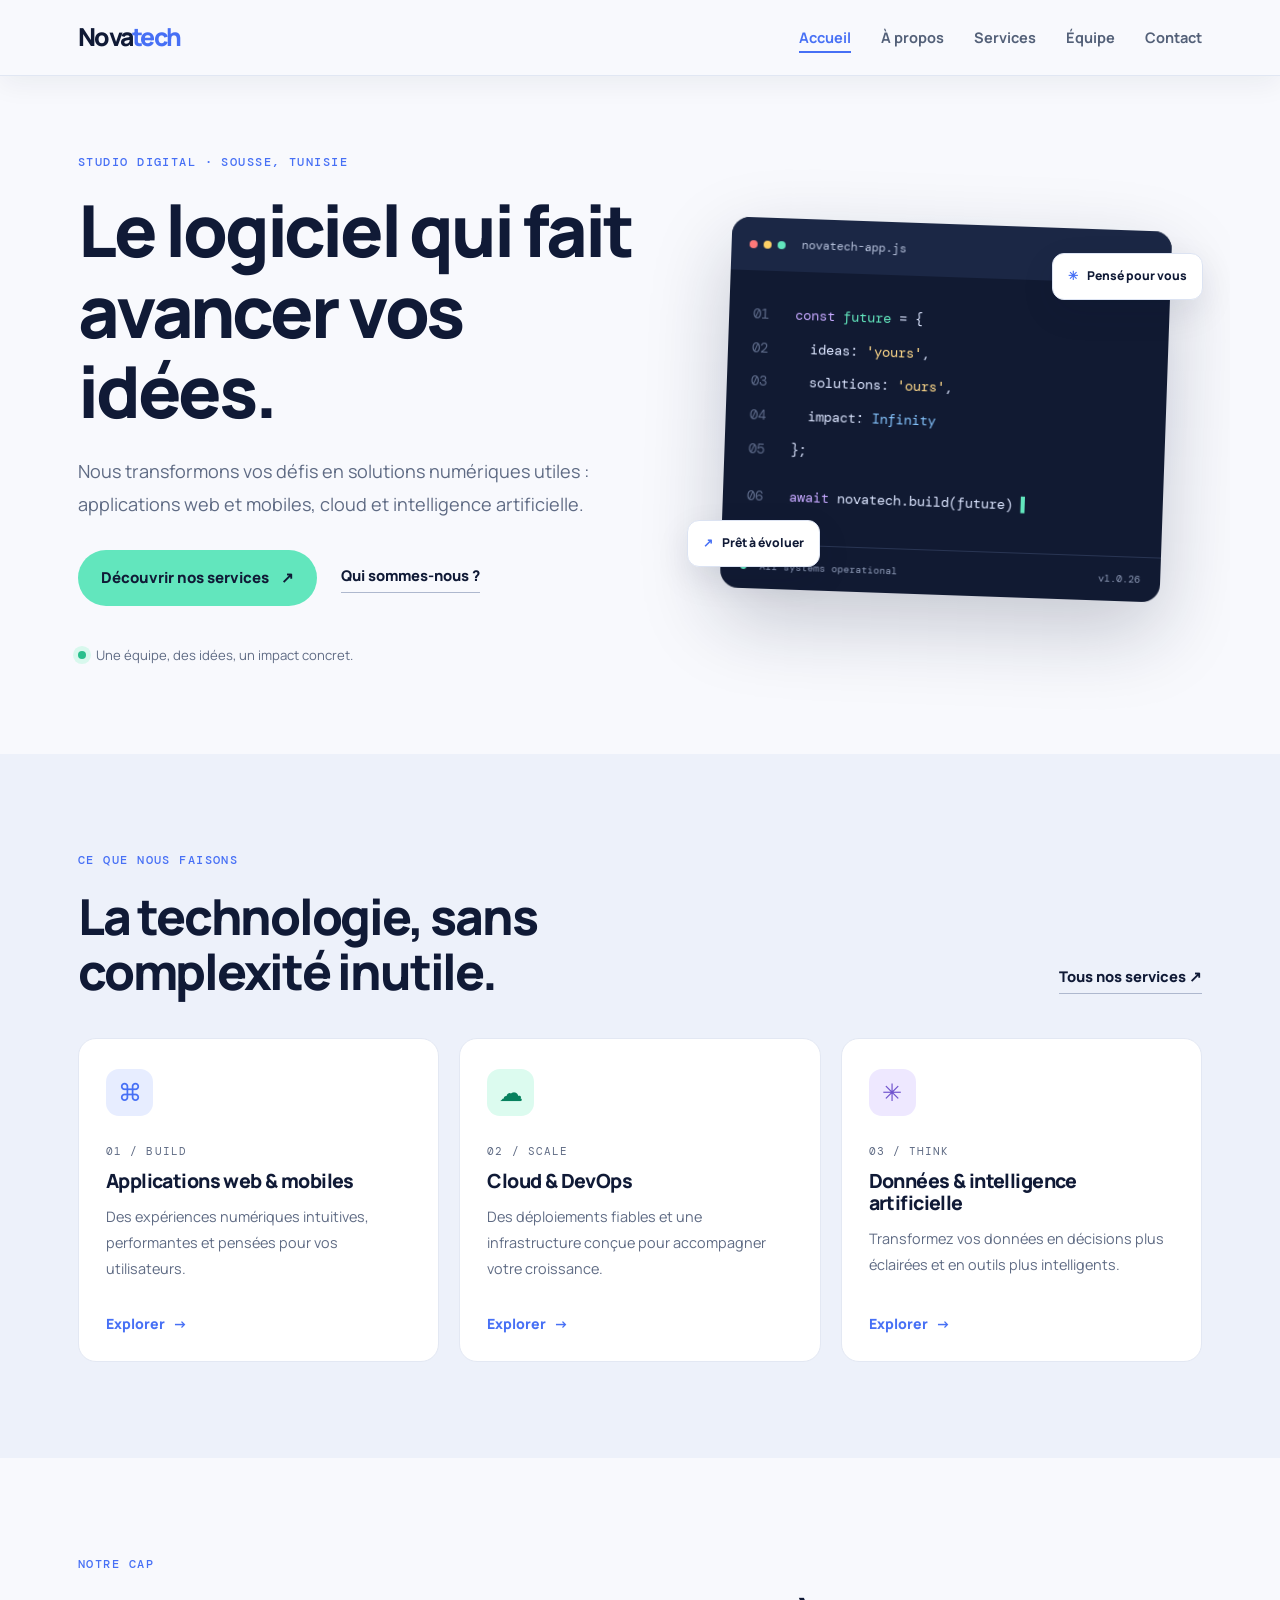
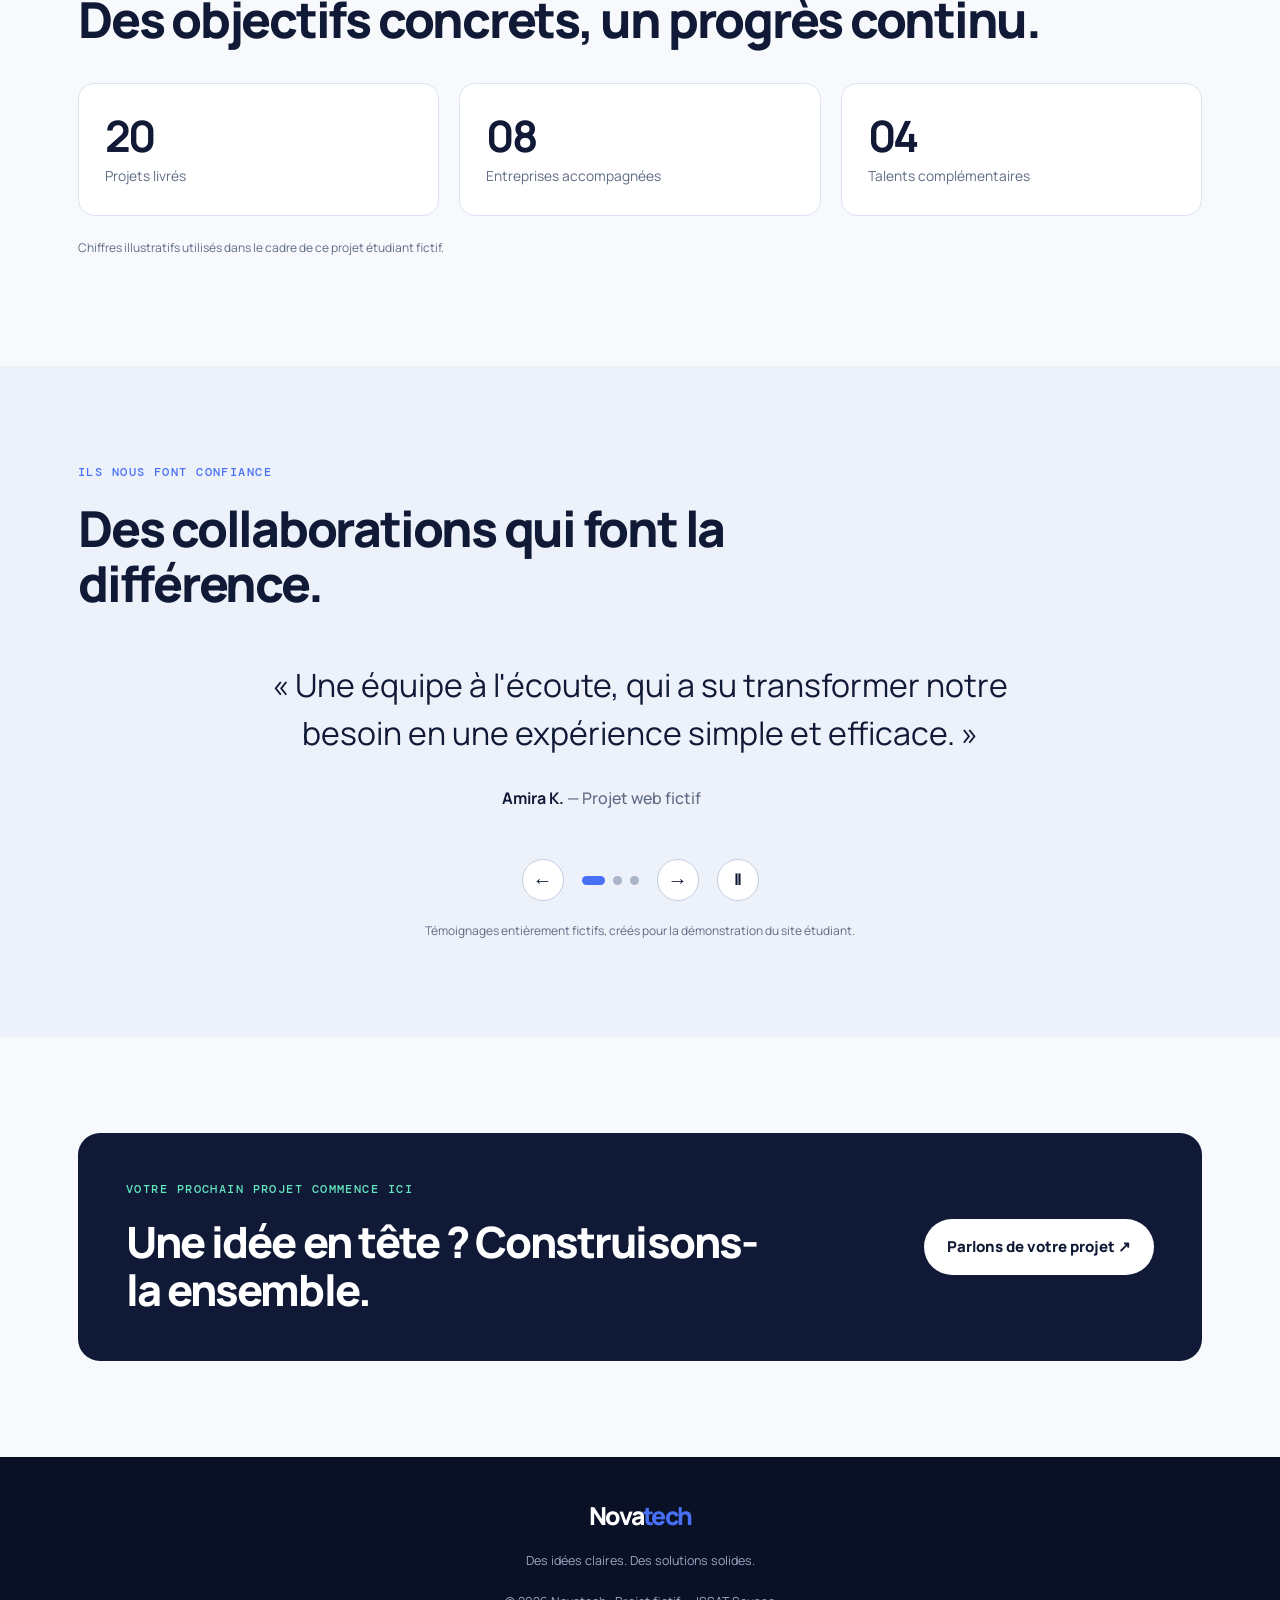
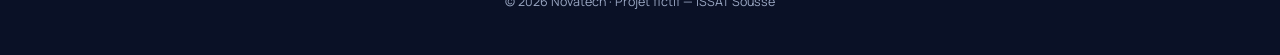
==== commit 871bbc72: "change" ====
--- a/index.html
+++ b/index.html
@@ -11,10 +11,21 @@
         content="Novatech, studio fictif de développement logiciel, cloud et intelligence artificielle à Sousse."
     >
 
+    <meta name="theme-color" content="#101a36">
+    <meta property="og:type" content="website">
+    <meta property="og:site_name" content="Novatech">
+    <meta property="og:title" content="Novatech — Studio digital à Sousse">
+    <meta property="og:description" content="Applications web et mobiles, cloud et intelligence artificielle : transformons vos idées en solutions numériques.">
+    <meta property="og:image" content="https://zyra-tech.hatchable.site/og-image.svg">
+    <link rel="icon" type="image/svg+xml" href="favicon.svg">
+    <link rel="preconnect" href="https://fonts.googleapis.com">
+    <link rel="preconnect" href="https://fonts.gstatic.com" crossorigin>
+    <link href="https://fonts.googleapis.com/css2?family=DM+Mono:wght@400;500&family=Manrope:wght@400;500;600;700;800&display=swap" rel="stylesheet">
     <link rel="stylesheet" href="style.css">
 </head>
 
 <body>
+    <a class="skip-link" href="#main">Aller au contenu</a>
 
     <!-- En-tête et navigation -->
     <header class="site-header">
@@ -48,7 +59,7 @@
         </div>
     </header>
 
-    <main>
+    <main id="main">
 
         <!-- Section principale -->
         <section class="hero" aria-labelledby="hero-title">
@@ -295,11 +306,11 @@
         <section class="section section-tint testimonial-section" aria-labelledby="testimonials-title">
             <div class="container">
                 <div class="section-heading"><div><p class="eyebrow">ILS NOUS FONT CONFIANCE</p><h2 id="testimonials-title">Des collaborations qui font la différence.</h2></div></div>
-                <div class="testimonial-carousel" data-testimonial-carousel aria-roledescription="carrousel" aria-label="Témoignages fictifs">
+                <div class="testimonial-carousel" data-testimonial-carousel role="region" aria-roledescription="carrousel" aria-label="Témoignages fictifs">
                     <article class="testimonial-slide is-active" aria-hidden="false"><p class="testimonial-quote">« Une équipe à l'écoute, qui a su transformer notre besoin en une expérience simple et efficace. »</p><p class="testimonial-author"><strong>Amira K.</strong><span> — Projet web fictif</span></p></article>
                     <article class="testimonial-slide" aria-hidden="true" hidden><p class="testimonial-quote">« Une approche claire et structurée, du premier échange jusqu'à la livraison. »</p><p class="testimonial-author"><strong>Walid M.</strong><span> — Projet cloud fictif</span></p></article>
                     <article class="testimonial-slide" aria-hidden="true" hidden><p class="testimonial-quote">« Novatech a rendu des sujets techniques accessibles et concrets pour notre équipe. »</p><p class="testimonial-author"><strong>Rim B.</strong><span> — Projet data fictif</span></p></article>
-                    <div class="testimonial-controls"><button type="button" class="carousel-arrow" data-carousel-prev aria-label="Témoignage précédent">←</button><div class="testimonial-dots" aria-label="Choisir un témoignage"><button type="button" data-carousel-dot="0" aria-label="Témoignage 1" aria-current="true"></button><button type="button" data-carousel-dot="1" aria-label="Témoignage 2"></button><button type="button" data-carousel-dot="2" aria-label="Témoignage 3"></button></div><button type="button" class="carousel-arrow" data-carousel-next aria-label="Témoignage suivant">→</button></div>
+                    <div class="testimonial-controls"><button type="button" class="carousel-arrow" data-carousel-prev aria-label="Témoignage précédent">←</button><div class="testimonial-dots" role="group" aria-label="Choisir un témoignage"><button type="button" data-carousel-dot="0" aria-label="Témoignage 1" aria-current="true"></button><button type="button" data-carousel-dot="1" aria-label="Témoignage 2"></button><button type="button" data-carousel-dot="2" aria-label="Témoignage 3"></button></div><button type="button" class="carousel-arrow" data-carousel-next aria-label="Témoignage suivant">→</button></div>
                     <p class="testimonial-disclaimer">Témoignages entièrement fictifs, créés pour la démonstration du site étudiant.</p>
                 </div>
             </div>
--- a/style.css
+++ b/style.css
@@ -1,5 +1,5 @@
-@import url('https://fonts.googleapis.com/css2?family=DM+Mono:wght@400;500&family=Manrope:wght@400;500;600;700;800&display=swap');
-:root{--ink:#101a36;--ink-soft:#1a2748;--azure:#4770f5;--mint:#62e6bd;--purple:#b8a3ff;--mist:#edf1fa;--paper:#f8f9fd;--muted:#68738b;--line:#dce3f2;--header-h:76px;--font-title:'Manrope',Arial,sans-serif;--font-body:'Manrope',Arial,sans-serif}
+/* Les polices sont chargées avec preconnect et link dans chaque page. */
+:root{--ink:#101a36;--ink-soft:#1a2748;--azure:#4770f5;--mint:#62e6bd;--purple:#b8a3ff;--mist:#edf1fa;--paper:#f8f9fd;--muted:#5f6b84;--line:#dce3f2;--header-h:76px;--font-title:'Manrope',Arial,sans-serif;--font-body:'Manrope',Arial,sans-serif}
 *,*::before,*::after{box-sizing:border-box}
 html{scroll-behavior:smooth;scroll-padding-top:calc(var(--header-h) + 20px)}
 body{margin:0;background:var(--paper);color:var(--ink);font-family:var(--font-body);font-size:16px;line-height:1.7;-webkit-font-smoothing:antialiased}
@@ -12,18 +12,18 @@
 .menu-toggle{position:absolute;width:1px;height:1px;overflow:hidden;clip-path:inset(50%);white-space:nowrap}.menu-button{display:none;width:44px;height:44px;cursor:pointer;position:relative}.menu-button span,.menu-button span:before,.menu-button span:after{position:absolute;content:"";width:23px;height:2px;background:var(--ink);left:10px;top:21px;border-radius:2px;transition:transform .2s,opacity .2s}.menu-button span:before{left:0;top:-7px}.menu-button span:after{left:0;top:7px}
 .hero{max-width:1180px;min-height:720px;margin:auto;padding:calc(var(--header-h) + 76px) 28px 88px;display:grid;grid-template-columns:1.05fr .95fr;align-items:center;gap:48px;overflow:hidden}.hero-text{position:relative;z-index:1}.eyebrow{font-family:'DM Mono',monospace;font-size:.75rem;letter-spacing:.12em;font-weight:500;color:var(--azure);margin-bottom:18px}.hero h1{font-size:clamp(3.15rem,5.6vw,5.2rem)}.lead{font-size:1.13rem;line-height:1.8;max-width:610px;margin-bottom:30px}.actions{display:flex;align-items:center;gap:24px;flex-wrap:wrap}.btn{display:inline-flex;justify-content:center;align-items:center;gap:12px;border:0;border-radius:999px;background:var(--mint);color:var(--ink);font-family:var(--font-title);font-weight:800;font-size:.94rem;text-decoration:none;padding:15px 23px;cursor:pointer;transition:transform .2s,box-shadow .2s,background .2s}.btn:hover{transform:translateY(-3px);box-shadow:0 12px 26px rgba(16,26,54,.14)}.text-link{font-weight:800;text-decoration:none;font-size:.92rem;border-bottom:1px solid #aeb8ce;padding-bottom:4px}.text-link:hover{color:var(--azure);border-color:var(--azure)}.hero-proof{margin-top:38px;font-size:.82rem;color:var(--muted);display:flex;align-items:center;gap:10px}.proof-dot{width:8px;height:8px;background:#29bf8c;border-radius:50%;box-shadow:0 0 0 5px #d8f8ed}
 .hero-visual{min-height:410px;display:grid;place-items:center;position:relative;background:radial-gradient(ellipse at center,rgba(71,112,245,.14),rgba(248,249,253,0) 68%)}.code-window{width:min(100%,440px);border-radius:18px;overflow:hidden;background:#111a32;box-shadow:0 30px 80px rgba(16,26,54,.22);transform:rotate(2deg);animation:float-in .8s ease-out both;position:relative;z-index:2}.code-top{height:53px;background:#1b2745;display:flex;align-items:center;gap:16px;padding:0 18px;color:#b6c1db;font-family:'DM Mono',monospace;font-size:.72rem}.window-dots{display:flex;gap:6px}.window-dots i{width:8px;height:8px;border-radius:50%;background:#ff7979}.window-dots i:nth-child(2){background:#ffd166}.window-dots i:nth-child(3){background:var(--mint)}.code-status{margin-left:auto;color:var(--mint);font-size:.65rem}.code-body{padding:27px 24px 31px;color:#dce5ff;font-family:'DM Mono',monospace;font-size:clamp(.68rem,1.3vw,.86rem);line-height:2.45}.code-body b{display:inline-block;width:34px;color:#5f6c8b;font-weight:400}.code-purple{color:#c6a8ff}.code-mint{color:#62e6bd}.code-yellow{color:#ffd98a}.code-blue{color:#86c5ff}.code-gap{height:13px}.cursor{color:var(--mint);animation:blink 1s steps(1) infinite}.code-footer{border-top:1px solid #293553;padding:13px 20px;display:flex;justify-content:space-between;color:#8f9bb8;font-family:'DM Mono',monospace;font-size:.64rem}.code-footer i{display:inline-block;width:6px;height:6px;border-radius:50%;background:var(--mint);margin-right:7px}.float-chip{position:absolute;z-index:3;background:white;border:1px solid var(--line);padding:12px 15px;border-radius:12px;box-shadow:0 12px 35px rgba(16,26,54,.09);font-size:.76rem;font-weight:800;animation:float-chip 5s ease-in-out infinite}.float-chip span{color:var(--azure);margin-right:7px}.chip-one{top:49px;right:-1px}.chip-two{bottom:47px;left:-4px;animation-delay:-2.5s}.visual-orbit{position:absolute;width:360px;height:360px;border:1px solid rgba(71,112,245,.18);border-radius:50%;animation:orbit 24s linear infinite}
-.section{padding:96px 28px}.container{max-width:1124px;margin:0 auto}.section-tint{background:var(--mist)}.section-heading{display:flex;align-items:end;justify-content:space-between;gap:28px;margin-bottom:38px}.section-heading h2{max-width:650px;margin-bottom:0}.section-heading .text-link{flex-shrink:0;margin-bottom:6px}.cards{display:grid;grid-template-columns:repeat(3,minmax(0,1fr));gap:20px}.card{background:white;border:1px solid #e3e8f3;border-radius:18px;padding:30px 27px 25px;min-height:300px;display:flex;flex-direction:column;align-items:flex-start;transition:transform .25s,box-shadow .25s}.card:hover{transform:translateY(-6px);box-shadow:0 20px 40px rgba(16,26,54,.08)}.card-icon{display:grid;place-items:center;width:47px;height:47px;border-radius:13px;background:#e7edff;color:var(--azure);font-size:1.5rem;margin-bottom:26px}.mint-icon{color:#07815e!important;background:#dcfbef!important}.purple-icon{color:#7053ce!important;background:#eee8ff!important}.card-kicker{font-family:'DM Mono',monospace;font-size:.68rem;letter-spacing:.1em;color:#8792aa;margin-bottom:10px}.card h3{font-size:1.22rem;letter-spacing:-.03em}.card p:not(.card-kicker){font-size:.9rem;line-height:1.8}.card>a{margin-top:auto;text-decoration:none;font-size:.88rem;font-weight:800;color:var(--azure);padding-top:16px}.card>a span{margin-left:5px}.cta-panel{background:var(--ink);color:white;border-radius:22px;padding:46px 48px;display:flex;align-items:center;justify-content:space-between;gap:32px}.cta-panel .eyebrow{color:var(--mint)}.cta-panel h2{max-width:660px;margin:0;font-size:clamp(1.8rem,3.5vw,2.7rem)}.btn-light{background:white;color:var(--ink);white-space:nowrap}.btn-light:hover{background:var(--mint)}
+.section{padding:96px 28px}.container{max-width:1124px;margin:0 auto}.section-tint{background:var(--mist)}.section-heading{display:flex;align-items:end;justify-content:space-between;gap:28px;margin-bottom:38px}.section-heading h2{max-width:650px;margin-bottom:0}.section-heading .text-link{flex-shrink:0;margin-bottom:6px}.cards{display:grid;grid-template-columns:repeat(3,minmax(0,1fr));gap:20px}.card{background:white;border:1px solid #e3e8f3;border-radius:18px;padding:30px 27px 25px;min-height:300px;display:flex;flex-direction:column;align-items:flex-start;transition:transform .25s,box-shadow .25s}.card:hover{transform:translateY(-6px);box-shadow:0 20px 40px rgba(16,26,54,.08)}.card-icon{display:grid;place-items:center;width:47px;height:47px;border-radius:13px;background:#e7edff;color:var(--azure);font-size:1.5rem;margin-bottom:26px}.mint-icon{color:#07815e!important;background:#dcfbef!important}.purple-icon{color:#7053ce!important;background:#eee8ff!important}.card-kicker{font-family:'DM Mono',monospace;font-size:.68rem;letter-spacing:.1em;color:#5f6b84;margin-bottom:10px}.card h3{font-size:1.22rem;letter-spacing:-.03em}.card p:not(.card-kicker){font-size:.9rem;line-height:1.8}.card>a{margin-top:auto;text-decoration:none;font-size:.88rem;font-weight:800;color:var(--azure);padding-top:16px}.card>a span{margin-left:5px}.cta-panel{background:var(--ink);color:white;border-radius:22px;padding:46px 48px;display:flex;align-items:center;justify-content:space-between;gap:32px}.cta-panel .eyebrow{color:var(--mint)}.cta-panel h2{max-width:660px;margin:0;font-size:clamp(1.8rem,3.5vw,2.7rem)}.btn-light{background:white;color:var(--ink);white-space:nowrap}.btn-light:hover{background:var(--mint)}
 .page-content{padding-top:var(--header-h)}.page-hero{padding:92px 28px 78px;background:linear-gradient(120deg,#f8f9fd 25%,#edf1fa 100%);border-bottom:1px solid var(--line)}.page-hero .container{max-width:1124px}.page-hero h1{max-width:900px;font-size:clamp(2.8rem,5.5vw,4.7rem)}.page-hero .lead{margin-bottom:0}.two-col{display:grid;grid-template-columns:1fr 1fr;gap:76px;align-items:start}.two-col h2{font-size:clamp(2rem,3.5vw,2.7rem)}.values-panel{padding:12px 0}.value-row{display:flex;gap:22px;padding:23px 0;border-bottom:1px solid var(--line)}.value-row:first-child{padding-top:0}.value-row>span{font-family:'DM Mono',monospace;color:var(--azure);font-size:.85rem;padding-top:3px}.value-row h3{margin-bottom:7px}.value-row p{margin-bottom:0;font-size:.92rem}.stats-grid{display:grid;grid-template-columns:repeat(3,1fr);gap:20px;margin-top:35px}.stats-grid>div{background:white;border:1px solid var(--line);border-radius:16px;padding:26px}.stats-grid strong{display:block;font-size:2.7rem;line-height:1.2;letter-spacing:-.06em}.stats-grid span{font-size:.86rem;color:var(--muted)}.small-note{font-size:.75rem;margin-top:22px}
-.service-list{display:grid;gap:22px}.service-item{display:grid;grid-template-columns:55px 1fr 100px;gap:24px;align-items:start;background:white;border:1px solid var(--line);border-radius:18px;padding:34px}.service-number{font-family:'DM Mono',monospace;color:var(--azure);font-size:.9rem}.service-item h2{font-size:clamp(1.65rem,3vw,2.25rem)}.service-item p:not(.eyebrow){max-width:720px}.service-item ul{padding-left:20px;color:var(--muted);font-size:.9rem;display:grid;gap:5px}.service-symbol{width:75px;height:75px;display:grid;place-items:center;border-radius:19px;background:#e7edff;color:var(--azure);font-size:2rem}
+.service-list{display:grid;gap:22px}.service-item{display:grid;grid-template-columns:55px 1fr 100px;gap:24px;align-items:start;background:white;border:1px solid var(--line);border-radius:18px;padding:34px}.service-number{font-family:'DM Mono',monospace;color:var(--azure);font-size:.9rem}.service-item h2,.service-item h3{font-size:clamp(1.65rem,3vw,2.25rem)}.service-item p:not(.eyebrow){max-width:720px}.service-item ul{padding-left:20px;color:var(--muted);font-size:.9rem;display:grid;gap:5px}.service-symbol{width:75px;height:75px;display:grid;place-items:center;border-radius:19px;background:#e7edff;color:var(--azure);font-size:2rem}
 .team{display:grid;grid-template-columns:repeat(4,minmax(0,1fr));gap:20px}.member{background:white;border:1px solid var(--line);border-radius:18px;padding:27px 20px;text-align:center;transition:transform .25s,box-shadow .25s}.member:hover{transform:translateY(-5px);box-shadow:0 18px 35px rgba(16,26,54,.08)}.avatar{width:106px;height:106px;margin:0 auto 24px;display:grid;place-items:center;border-radius:30px;font-size:1.8rem;font-weight:800;letter-spacing:-.06em;color:#fff;background:linear-gradient(135deg,#4770f5,#8ca5ff);box-shadow:0 12px 25px rgba(71,112,245,.18)}.avatar-two{background:linear-gradient(135deg,#101a36,#334875)}.avatar-three{background:linear-gradient(135deg,#36b992,#8aedd1);color:#10382e}.avatar-four{background:linear-gradient(135deg,#7455ce,#b8a3ff)}.member-role{font-family:'DM Mono',monospace;font-size:.65rem;letter-spacing:.1em;color:var(--azure);margin-bottom:9px}.member h3{font-size:1.12rem;margin-bottom:8px}.member>p:not(.member-role){font-size:.82rem;margin:0 auto 10px}.member .member-bio{padding-top:12px;border-top:1px solid var(--line);line-height:1.65}
-.section-dark{background:var(--ink);color:white}.section-dark p{color:#bac4dc}.section-dark .eyebrow{color:var(--mint)}.contact-layout{gap:70px}.contact-layout h2{font-size:clamp(2rem,3.5vw,2.8rem)}.contact-detail{display:flex;align-items:flex-start;gap:15px;margin-top:25px}.contact-icon{width:38px;height:38px;display:grid;place-items:center;border:1px solid #35415e;border-radius:11px;color:var(--mint);flex-shrink:0}.contact-detail strong{font-size:.9rem}.contact-detail p{margin:3px 0 0;font-size:.88rem}.section-dark a:not(.btn){color:var(--mint)}.form{display:grid;gap:9px;background:white;color:var(--ink);border-radius:18px;padding:30px}.form-intro h2{font-size:1.55rem;margin-bottom:8px}.form-intro p,.form-note{font-size:.75rem;line-height:1.6}.form label{font-weight:800;font-size:.82rem;margin-top:7px}.form input,.form select,.form textarea{width:100%;font:inherit;font-size:.9rem;color:var(--ink);background:#f8f9fd;border:1px solid #dce3f2;border-radius:9px;padding:12px 13px}.form textarea{resize:vertical;min-height:120px}.form input:focus,.form select:focus,.form textarea:focus{outline:2px solid var(--azure);outline-offset:1px}.form .btn{margin-top:12px;justify-self:start}.form-note{margin:3px 0 0;color:#7b8498}
+.section-dark{background:var(--ink);color:white}.section-dark p{color:#bac4dc}.section-dark .eyebrow{color:var(--mint)}.contact-layout{gap:70px}.contact-layout h2{font-size:clamp(2rem,3.5vw,2.8rem)}.contact-detail{display:flex;align-items:flex-start;gap:15px;margin-top:25px}.contact-icon{width:38px;height:38px;display:grid;place-items:center;border:1px solid #35415e;border-radius:11px;color:var(--mint);flex-shrink:0}.contact-detail strong{font-size:.9rem}.contact-detail p{margin:3px 0 0;font-size:.88rem}.section-dark a:not(.btn){color:var(--mint)}.form{display:grid;gap:9px;background:white;color:var(--ink);border-radius:18px;padding:30px}.form-intro h2{font-size:1.55rem;margin-bottom:8px}.form-intro p,.form-note{font-size:.75rem;line-height:1.6}.form label{font-weight:800;font-size:.82rem;margin-top:7px}.form input,.form select,.form textarea{width:100%;font:inherit;font-size:.9rem;color:var(--ink);background:#f8f9fd;border:1px solid #dce3f2;border-radius:9px;padding:12px 13px}.form textarea{resize:vertical;min-height:120px}.form input:focus,.form select:focus,.form textarea:focus{outline:2px solid var(--azure);outline-offset:1px}.form .btn{margin-top:12px;justify-self:start}.form-note{margin:3px 0 0;color:#5f6b84}
 .site-footer{background:#0a1126;color:#dce4f8;padding:38px 28px;text-align:center}.footer-logo{color:white;display:inline-block;margin-bottom:8px}.site-footer p{font-size:.78rem;color:#9ba8c4;margin:5px auto}.site-footer p:last-child{margin-top:20px}
-@keyframes type{from{transform:scaleX(0)}to{transform:scaleX(1)}}@keyframes blink{50%{opacity:0}}@keyframes float-in{from{opacity:0;transform:translateY(18px) rotate(2deg)}to{opacity:1;transform:translateY(0) rotate(2deg)}}@keyframes float-chip{0%,100%{transform:translateY(0)}50%{transform:translateY(-8px)}}@keyframes orbit{to{transform:rotate(360deg)}}
+/* Animation type retiree : aucun element ne l'utilise. */@keyframes blink{50%{opacity:0}}@keyframes float-in{from{opacity:0;transform:translateY(18px) rotate(2deg)}to{opacity:1;transform:translateY(0) rotate(2deg)}}@keyframes float-chip{0%,100%{transform:translateY(0)}50%{transform:translateY(-8px)}}@keyframes orbit{to{transform:rotate(360deg)}}
 @media(max-width:960px){:root{--header-h:70px}.header-inner{padding:0 22px}.main-nav ul{gap:17px}.main-nav a{font-size:.83rem}.hero{grid-template-columns:1fr;gap:22px;padding-top:calc(var(--header-h) + 68px);min-height:0}.hero-text{max-width:780px}.hero-visual{min-height:390px}.code-window{max-width:440px}.chip-one{right:8%}.chip-two{left:8%}.section{padding:76px 22px}.cards{grid-template-columns:repeat(2,minmax(0,1fr))}.card:last-child{grid-column:1/-1;min-height:250px}.team{grid-template-columns:repeat(2,minmax(0,1fr))}.two-col{gap:38px}.service-item{grid-template-columns:40px 1fr 65px;padding:26px;gap:18px}.service-symbol{width:60px;height:60px}.cta-panel{padding:36px}.contact-layout{gap:38px}}
 @media(max-width:680px){:root{--header-h:66px}.header-inner{padding:0 18px}.logo{font-size:1.42rem}.menu-button{display:block;flex-shrink:0}.main-nav{position:absolute;top:var(--header-h);left:0;right:0;background:var(--paper);border-bottom:1px solid var(--line);max-height:0;overflow:hidden;visibility:hidden;transition:max-height .28s ease,visibility .28s}.main-nav ul{display:flex;align-items:stretch;flex-direction:column;gap:0;padding:8px 20px 20px}.main-nav li{width:100%}.main-nav a,.main-nav .nav-cta{display:block;padding:12px 8px;font-size:.95rem;border-radius:8px}.main-nav .nav-cta{margin-top:8px;text-align:center}.menu-toggle:checked~.main-nav{max-height:360px;visibility:visible}.menu-toggle:checked+.menu-button span{background:transparent}.menu-toggle:checked+.menu-button span:before{top:0;transform:rotate(45deg)}.menu-toggle:checked+.menu-button span:after{top:0;transform:rotate(-45deg)}
 .hero{padding:calc(var(--header-h) + 54px) 21px 56px;gap:16px}.hero h1{font-size:clamp(2.8rem,12vw,4rem)}.lead{font-size:1rem}.actions{align-items:flex-start;gap:17px}.actions .btn{width:100%}.hero-proof{margin-top:27px}.hero-visual{min-height:320px;margin:0 -5px}.code-window{width:100%;transform:rotate(1deg)}.code-body{padding:20px 14px;font-size:.7rem}.code-top{padding:0 13px}.float-chip{font-size:.68rem;padding:9px 11px}.chip-one{top:12px;right:0}.chip-two{bottom:12px;left:0}.visual-orbit{width:270px;height:270px}
 .section{padding:64px 20px}.section-heading{align-items:flex-start;flex-direction:column;gap:17px}.section-heading h2{font-size:2.15rem}.cards{grid-template-columns:1fr;gap:14px}.card,.card:last-child{grid-column:auto;min-height:0;padding:25px}.card-icon{margin-bottom:18px}.cta-panel{padding:30px 24px;align-items:flex-start;flex-direction:column;border-radius:17px}.cta-panel h2{font-size:2rem}.btn-light{white-space:normal}
-.page-hero{padding:65px 20px 55px}.page-hero h1{font-size:clamp(2.5rem,10vw,3.6rem)}.two-col{grid-template-columns:1fr;gap:32px}.stats-grid{grid-template-columns:1fr;gap:12px}.stats-grid>div{padding:20px;display:flex;align-items:center;gap:18px}.stats-grid strong{font-size:2.1rem;min-width:68px}.service-item{grid-template-columns:30px 1fr;padding:22px 18px;gap:13px}.service-symbol{display:none}.service-item h2{font-size:1.6rem}.team{grid-template-columns:1fr;gap:14px}.member{padding:25px}.avatar{width:90px;height:90px;border-radius:25px}.contact-layout{gap:34px}.form{padding:23px 18px}.site-footer{padding:30px 20px}}
+.page-hero{padding:65px 20px 55px}.page-hero h1{font-size:clamp(2.5rem,10vw,3.6rem)}.two-col{grid-template-columns:1fr;gap:32px}.stats-grid{grid-template-columns:1fr;gap:12px}.stats-grid>div{padding:20px;display:flex;align-items:center;gap:18px}.stats-grid strong{font-size:2.1rem;min-width:68px}.service-item{grid-template-columns:30px 1fr;padding:22px 18px;gap:13px}.service-symbol{display:none}.service-item h2,.service-item h3{font-size:1.6rem}.team{grid-template-columns:1fr;gap:14px}.member{padding:25px}.avatar{width:90px;height:90px;border-radius:25px}.contact-layout{gap:34px}.form{padding:23px 18px}.site-footer{padding:30px 20px}}
 @media(prefers-reduced-motion:reduce){html{scroll-behavior:auto}*,*::before,*::after{animation-duration:.01ms!important;animation-iteration-count:1!important;transition-duration:.01ms!important;scroll-behavior:auto!important}}
 /* Partie 2 : interactions et animations */
 .site-header{transition:transform .32s ease,box-shadow .32s ease}
@@ -31,6 +31,8 @@
 .site-header.header-scroll-ready:not(.header-hidden){box-shadow:0 8px 28px rgba(16,26,54,.06)}
 .reveal{opacity:0;transform:translateY(22px);transition:opacity .65s ease var(--reveal-delay,0ms),transform .65s ease var(--reveal-delay,0ms)}
 .reveal.is-visible{opacity:1;transform:translateY(0)}
+.skip-link{position:fixed;top:10px;left:10px;z-index:200;padding:12px 18px;border-radius:9px;background:var(--ink);color:#fff;font-weight:800;text-decoration:none;transform:translateY(-160%);transition:transform .2s}
+.skip-link:focus{transform:translateY(0)}
 .testimonial-section{background:var(--mist);color:var(--ink)}
 .testimonial-section .eyebrow{color:var(--azure)}
 .testimonial-section .section-heading{margin-bottom:24px}
@@ -45,23 +47,17 @@
 .testimonial-controls .carousel-pause{font-size:.95rem;font-weight:800;line-height:1}
 .testimonial-controls .carousel-pause[hidden]{display:none}
 .testimonial-dots{display:flex;gap:8px;align-items:center}
-.testimonial-dots button{width:9px;height:9px;padding:0;border:0;border-radius:50%;background:#aab5ca;cursor:pointer;transition:width .2s,background .2s}
-.testimonial-dots button.active{width:23px;border-radius:10px;background:var(--azure)}
-.carousel-dot{width:8px;height:8px;padding:0;border:0;border-radius:50%;background:#66718a;cursor:pointer}
-.carousel-dot.active{width:23px;border-radius:10px;background:var(--mint)}
-.cta-modal{width:min(92vw,540px);border:1px solid var(--line);border-radius:22px;padding:0;color:var(--ink);background:var(--paper);box-shadow:0 30px 100px rgba(5,12,30,.35)}
-.cta-modal::backdrop{background:rgba(7,14,34,.68);backdrop-filter:blur(5px)}
-.modal-content{position:relative;padding:46px}.modal-content h2{font-size:clamp(1.8rem,4vw,2.5rem);padding-right:20px}
-.modal-content p:not(.eyebrow){color:var(--muted);margin-bottom:25px}
-.modal-close{position:absolute;right:18px;top:14px;width:38px;height:38px;border:0;border-radius:50%;background:#e8edf8;color:var(--ink);font-size:1.6rem;cursor:pointer}
+.testimonial-dots button,.carousel-dot{width:9px;height:9px;padding:0;border:0;border-radius:50%;background:#aab5ca;cursor:pointer;transition:width .2s,background .2s}
+.testimonial-dots button.active,.carousel-dot.active{width:23px;border-radius:10px;background:var(--azure)}
+/* Styles de modale retires : les CTA pointent directement vers Contact. */
 .field-error{display:block;color:#bd3344;font-size:.78rem;font-weight:700;margin:-3px 0 4px}
 .form input[aria-invalid=true],.form select[aria-invalid=true],.form textarea[aria-invalid=true]{border-color:#bd3344;background:#fff7f7}
 @keyframes testimonial-in{from{opacity:0;transform:translateY(12px)}to{opacity:1;transform:translateY(0)}}
 @media(prefers-reduced-motion:reduce){.reveal{opacity:1;transform:none;transition:none}.testimonial-slide{animation:none}.site-header{transition:none}}
-@media(max-width:680px){.modal-content{padding:40px 24px 28px}.testimonial-slide{min-height:270px}}
+@media(max-width:680px){.testimonial-slide{min-height:270px}}
 
 /* Progression de lecture et retour en haut */
-.scroll-progress{position:absolute;left:0;bottom:-1px;width:100%;height:3px;background:linear-gradient(90deg,var(--azure),var(--mint));transform:scaleX(0);transform-origin:left;pointer-events:none}
+.scroll-progress{position:fixed;left:0;top:0;width:100%;height:3px;background:linear-gradient(90deg,var(--azure),var(--mint));transform:scaleX(0);transform-origin:left;pointer-events:none;z-index:101}
 .back-to-top{position:fixed;right:22px;bottom:22px;z-index:90;width:46px;height:46px;border:0;border-radius:50%;background:var(--ink);color:#fff;font-size:1.25rem;cursor:pointer;opacity:0;visibility:hidden;transform:translateY(10px);transition:opacity .25s,transform .25s,visibility .25s,background .2s}
 .back-to-top.is-shown{opacity:1;visibility:visible;transform:none}
 .back-to-top:hover{background:var(--azure)}
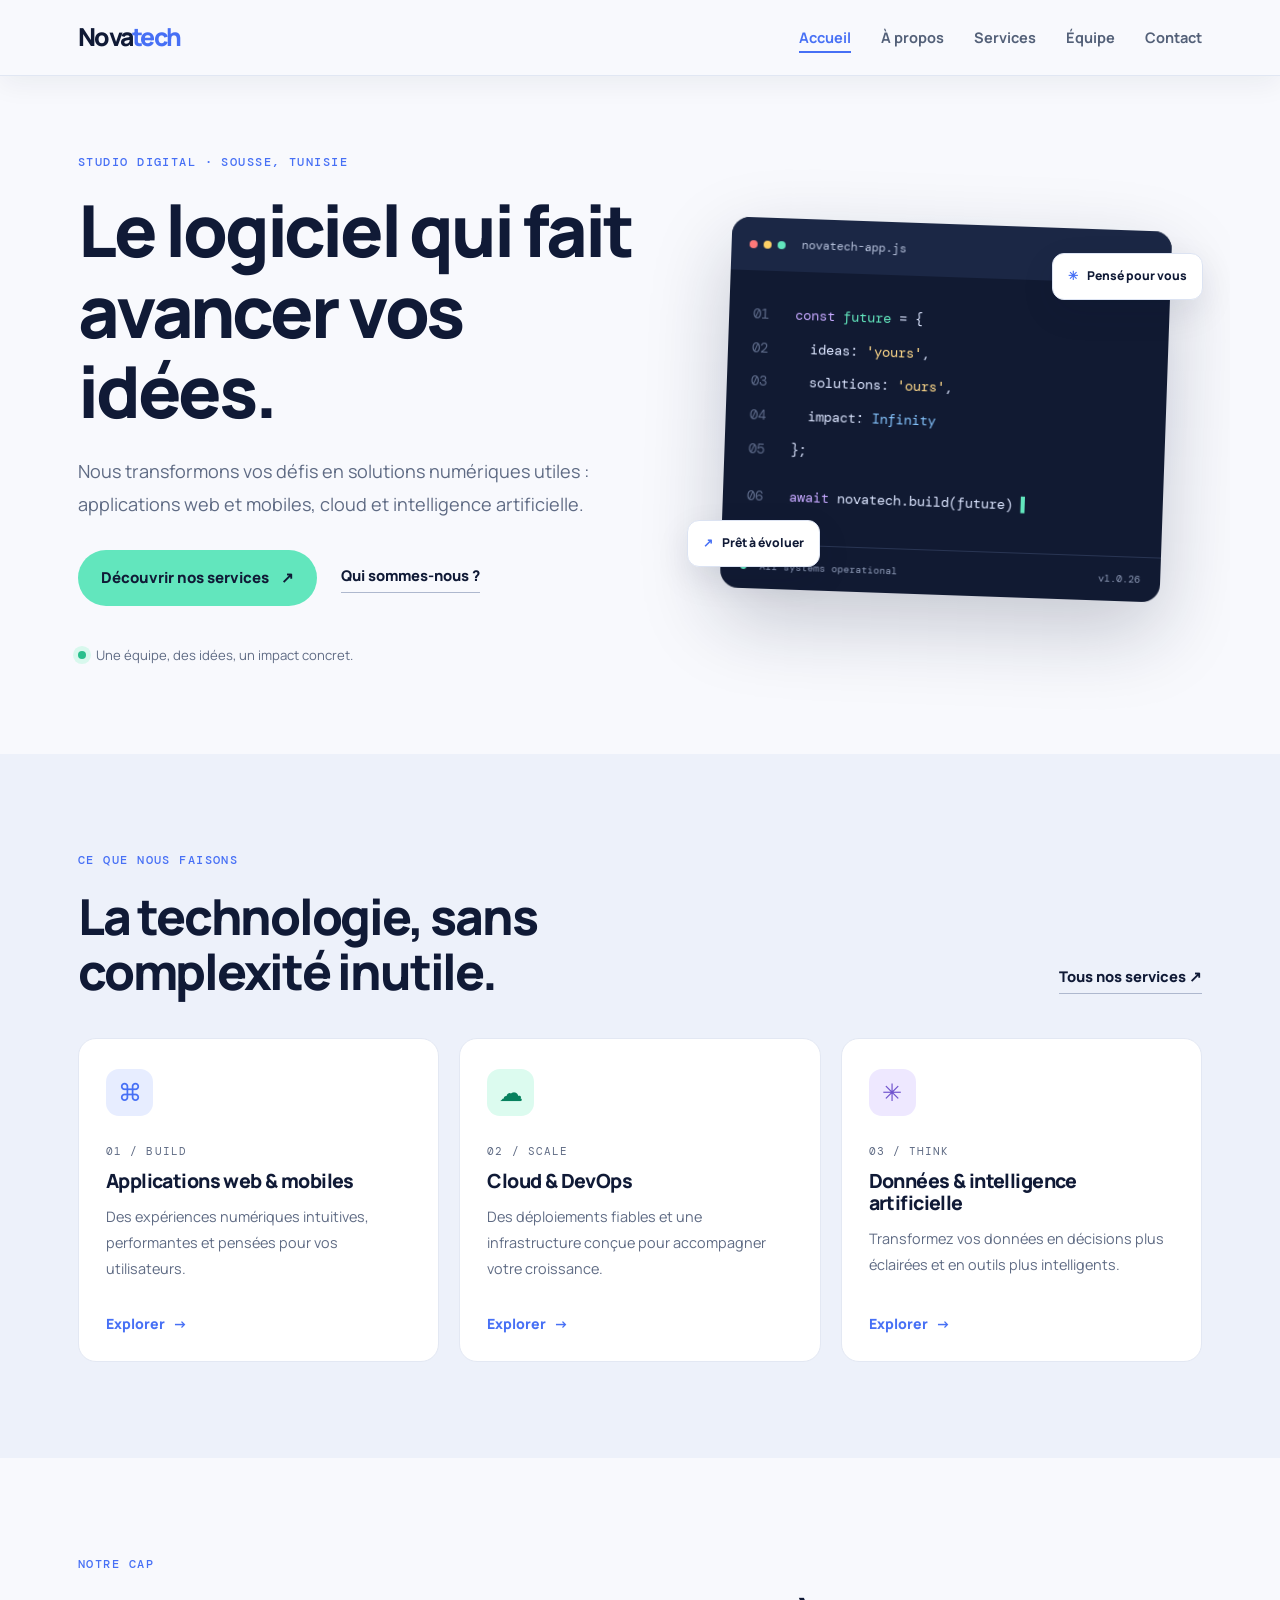
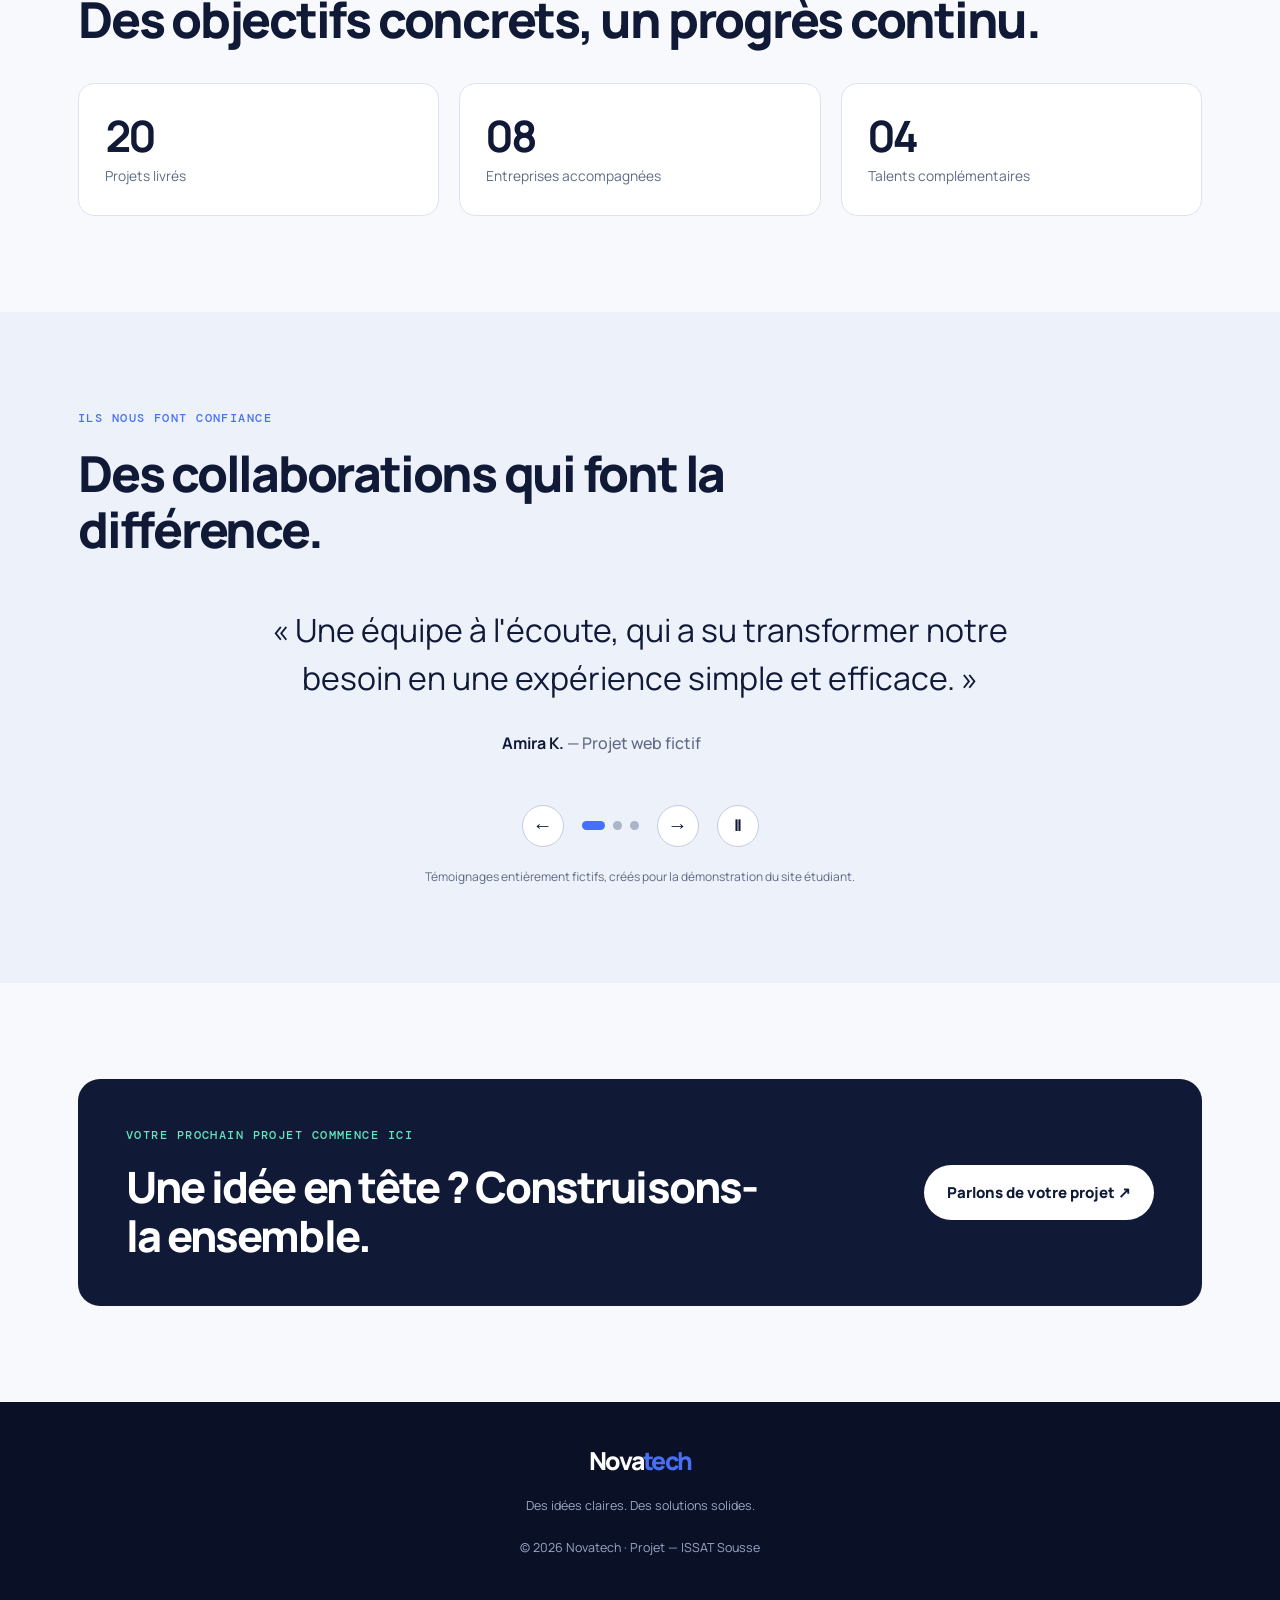
==== commit 5d8edb35: "Add files via upload" ====
--- a/index.html
+++ b/index.html
@@ -16,7 +16,6 @@
     <meta property="og:site_name" content="Novatech">
     <meta property="og:title" content="Novatech — Studio digital à Sousse">
     <meta property="og:description" content="Applications web et mobiles, cloud et intelligence artificielle : transformons vos idées en solutions numériques.">
-    <meta property="og:image" content="https://zyra-tech.hatchable.site/og-image.svg">
     <link rel="icon" type="image/svg+xml" href="favicon.svg">
     <link rel="preconnect" href="https://fonts.googleapis.com">
     <link rel="preconnect" href="https://fonts.gstatic.com" crossorigin>
@@ -298,7 +297,6 @@
                     <div><strong>08</strong><span>Entreprises accompagnées</span></div>
                     <div><strong>04</strong><span>Talents complémentaires</span></div>
                 </div>
-                <p class="small-note">Chiffres illustratifs utilisés dans le cadre de ce projet étudiant fictif.</p>
             </div>
         </section>
 
@@ -335,7 +333,7 @@
 
                     </div>
 
-                    <a class="btn btn-light" href="pages/contact.html">
+                    <a class="btn btn-light" href="#contact-modal" data-modal-open>
                         Parlons de votre projet ↗
                     </a>
 
@@ -346,6 +344,16 @@
         </section>
 
     </main>
+
+    <dialog class="cta-modal" id="contact-modal" aria-labelledby="modal-title" aria-describedby="modal-description">
+        <div class="cta-modal-content">
+            <button class="cta-modal-close" type="button" data-modal-close aria-label="Fermer la fenêtre">×</button>
+            <p class="eyebrow">VOTRE PROCHAIN PROJET</p>
+            <h2 id="modal-title">Parlons de votre idée.</h2>
+            <p id="modal-description">Présentez-nous votre projet et nous verrons ensemble comment le concrétiser.</p>
+            <a class="btn" href="pages/contact.html">Accéder au formulaire de contact ↗</a>
+        </div>
+    </dialog>
 
     <!-- Pied de page -->
     <footer class="site-footer">
@@ -357,11 +365,11 @@
         <p>Des idées claires. Des solutions solides.</p>
 
         <p>
-            © 2026 Novatech · Projet fictif — ISSAT Sousse
+            © 2026 Novatech · Projet — ISSAT Sousse
         </p>
 
     </footer>
 
     <script src="script.js" defer></script>
 </body>
-</html>+</html>
--- a/style.css
+++ b/style.css
@@ -1,64 +1,1702 @@
 /* Les polices sont chargées avec preconnect et link dans chaque page. */
-:root{--ink:#101a36;--ink-soft:#1a2748;--azure:#4770f5;--mint:#62e6bd;--purple:#b8a3ff;--mist:#edf1fa;--paper:#f8f9fd;--muted:#5f6b84;--line:#dce3f2;--header-h:76px;--font-title:'Manrope',Arial,sans-serif;--font-body:'Manrope',Arial,sans-serif}
-*,*::before,*::after{box-sizing:border-box}
-html{scroll-behavior:smooth;scroll-padding-top:calc(var(--header-h) + 20px)}
-body{margin:0;background:var(--paper);color:var(--ink);font-family:var(--font-body);font-size:16px;line-height:1.7;-webkit-font-smoothing:antialiased}
-h1,h2,h3,p{margin-top:0}h1,h2,h3{font-family:var(--font-title);line-height:1.12;letter-spacing:-.045em}h1{font-size:clamp(2.8rem,6vw,5.4rem);font-weight:800;max-width:760px;margin-bottom:24px}h2{font-size:clamp(2rem,4vw,3.1rem);font-weight:800;margin-bottom:20px}h3{font-size:1.3rem;font-weight:800;margin-bottom:12px}p{color:var(--muted);max-width:68ch}a{color:inherit}
-a:focus-visible,button:focus-visible,input:focus-visible,select:focus-visible,textarea:focus-visible,.menu-toggle:focus-visible+.menu-button{outline:3px solid var(--azure);outline-offset:4px}
-.site-header{position:fixed;inset:0 0 auto;height:var(--header-h);background:rgba(248,249,253,.94);border-bottom:1px solid rgba(220,227,242,.8);backdrop-filter:blur(18px);z-index:100}
-.header-inner{max-width:1180px;height:100%;padding:0 28px;margin:auto;display:flex;align-items:center;justify-content:space-between;gap:24px}
-.logo{font-family:var(--font-title);font-size:1.55rem;font-weight:800;letter-spacing:-.07em;text-decoration:none;color:var(--ink);white-space:nowrap}.logo span{color:var(--azure)}
-.main-nav ul{display:flex;align-items:center;gap:30px;list-style:none;margin:0;padding:0}.main-nav a{text-decoration:none;color:#536078;font-size:.91rem;font-weight:700;transition:color .2s}.main-nav a:hover,.main-nav a[aria-current=page]{color:var(--azure)}.main-nav a[aria-current=page]:not(.nav-cta){text-decoration:underline;text-decoration-thickness:2px;text-underline-offset:8px}.main-nav .nav-cta{display:inline-flex;background:var(--ink);color:white;padding:11px 20px;border-radius:999px;transition:background .2s,transform .2s}.main-nav .nav-cta:hover{background:var(--azure);transform:translateY(-1px)}
-.menu-toggle{position:absolute;width:1px;height:1px;overflow:hidden;clip-path:inset(50%);white-space:nowrap}.menu-button{display:none;width:44px;height:44px;cursor:pointer;position:relative}.menu-button span,.menu-button span:before,.menu-button span:after{position:absolute;content:"";width:23px;height:2px;background:var(--ink);left:10px;top:21px;border-radius:2px;transition:transform .2s,opacity .2s}.menu-button span:before{left:0;top:-7px}.menu-button span:after{left:0;top:7px}
-.hero{max-width:1180px;min-height:720px;margin:auto;padding:calc(var(--header-h) + 76px) 28px 88px;display:grid;grid-template-columns:1.05fr .95fr;align-items:center;gap:48px;overflow:hidden}.hero-text{position:relative;z-index:1}.eyebrow{font-family:'DM Mono',monospace;font-size:.75rem;letter-spacing:.12em;font-weight:500;color:var(--azure);margin-bottom:18px}.hero h1{font-size:clamp(3.15rem,5.6vw,5.2rem)}.lead{font-size:1.13rem;line-height:1.8;max-width:610px;margin-bottom:30px}.actions{display:flex;align-items:center;gap:24px;flex-wrap:wrap}.btn{display:inline-flex;justify-content:center;align-items:center;gap:12px;border:0;border-radius:999px;background:var(--mint);color:var(--ink);font-family:var(--font-title);font-weight:800;font-size:.94rem;text-decoration:none;padding:15px 23px;cursor:pointer;transition:transform .2s,box-shadow .2s,background .2s}.btn:hover{transform:translateY(-3px);box-shadow:0 12px 26px rgba(16,26,54,.14)}.text-link{font-weight:800;text-decoration:none;font-size:.92rem;border-bottom:1px solid #aeb8ce;padding-bottom:4px}.text-link:hover{color:var(--azure);border-color:var(--azure)}.hero-proof{margin-top:38px;font-size:.82rem;color:var(--muted);display:flex;align-items:center;gap:10px}.proof-dot{width:8px;height:8px;background:#29bf8c;border-radius:50%;box-shadow:0 0 0 5px #d8f8ed}
-.hero-visual{min-height:410px;display:grid;place-items:center;position:relative;background:radial-gradient(ellipse at center,rgba(71,112,245,.14),rgba(248,249,253,0) 68%)}.code-window{width:min(100%,440px);border-radius:18px;overflow:hidden;background:#111a32;box-shadow:0 30px 80px rgba(16,26,54,.22);transform:rotate(2deg);animation:float-in .8s ease-out both;position:relative;z-index:2}.code-top{height:53px;background:#1b2745;display:flex;align-items:center;gap:16px;padding:0 18px;color:#b6c1db;font-family:'DM Mono',monospace;font-size:.72rem}.window-dots{display:flex;gap:6px}.window-dots i{width:8px;height:8px;border-radius:50%;background:#ff7979}.window-dots i:nth-child(2){background:#ffd166}.window-dots i:nth-child(3){background:var(--mint)}.code-status{margin-left:auto;color:var(--mint);font-size:.65rem}.code-body{padding:27px 24px 31px;color:#dce5ff;font-family:'DM Mono',monospace;font-size:clamp(.68rem,1.3vw,.86rem);line-height:2.45}.code-body b{display:inline-block;width:34px;color:#5f6c8b;font-weight:400}.code-purple{color:#c6a8ff}.code-mint{color:#62e6bd}.code-yellow{color:#ffd98a}.code-blue{color:#86c5ff}.code-gap{height:13px}.cursor{color:var(--mint);animation:blink 1s steps(1) infinite}.code-footer{border-top:1px solid #293553;padding:13px 20px;display:flex;justify-content:space-between;color:#8f9bb8;font-family:'DM Mono',monospace;font-size:.64rem}.code-footer i{display:inline-block;width:6px;height:6px;border-radius:50%;background:var(--mint);margin-right:7px}.float-chip{position:absolute;z-index:3;background:white;border:1px solid var(--line);padding:12px 15px;border-radius:12px;box-shadow:0 12px 35px rgba(16,26,54,.09);font-size:.76rem;font-weight:800;animation:float-chip 5s ease-in-out infinite}.float-chip span{color:var(--azure);margin-right:7px}.chip-one{top:49px;right:-1px}.chip-two{bottom:47px;left:-4px;animation-delay:-2.5s}.visual-orbit{position:absolute;width:360px;height:360px;border:1px solid rgba(71,112,245,.18);border-radius:50%;animation:orbit 24s linear infinite}
-.section{padding:96px 28px}.container{max-width:1124px;margin:0 auto}.section-tint{background:var(--mist)}.section-heading{display:flex;align-items:end;justify-content:space-between;gap:28px;margin-bottom:38px}.section-heading h2{max-width:650px;margin-bottom:0}.section-heading .text-link{flex-shrink:0;margin-bottom:6px}.cards{display:grid;grid-template-columns:repeat(3,minmax(0,1fr));gap:20px}.card{background:white;border:1px solid #e3e8f3;border-radius:18px;padding:30px 27px 25px;min-height:300px;display:flex;flex-direction:column;align-items:flex-start;transition:transform .25s,box-shadow .25s}.card:hover{transform:translateY(-6px);box-shadow:0 20px 40px rgba(16,26,54,.08)}.card-icon{display:grid;place-items:center;width:47px;height:47px;border-radius:13px;background:#e7edff;color:var(--azure);font-size:1.5rem;margin-bottom:26px}.mint-icon{color:#07815e!important;background:#dcfbef!important}.purple-icon{color:#7053ce!important;background:#eee8ff!important}.card-kicker{font-family:'DM Mono',monospace;font-size:.68rem;letter-spacing:.1em;color:#5f6b84;margin-bottom:10px}.card h3{font-size:1.22rem;letter-spacing:-.03em}.card p:not(.card-kicker){font-size:.9rem;line-height:1.8}.card>a{margin-top:auto;text-decoration:none;font-size:.88rem;font-weight:800;color:var(--azure);padding-top:16px}.card>a span{margin-left:5px}.cta-panel{background:var(--ink);color:white;border-radius:22px;padding:46px 48px;display:flex;align-items:center;justify-content:space-between;gap:32px}.cta-panel .eyebrow{color:var(--mint)}.cta-panel h2{max-width:660px;margin:0;font-size:clamp(1.8rem,3.5vw,2.7rem)}.btn-light{background:white;color:var(--ink);white-space:nowrap}.btn-light:hover{background:var(--mint)}
-.page-content{padding-top:var(--header-h)}.page-hero{padding:92px 28px 78px;background:linear-gradient(120deg,#f8f9fd 25%,#edf1fa 100%);border-bottom:1px solid var(--line)}.page-hero .container{max-width:1124px}.page-hero h1{max-width:900px;font-size:clamp(2.8rem,5.5vw,4.7rem)}.page-hero .lead{margin-bottom:0}.two-col{display:grid;grid-template-columns:1fr 1fr;gap:76px;align-items:start}.two-col h2{font-size:clamp(2rem,3.5vw,2.7rem)}.values-panel{padding:12px 0}.value-row{display:flex;gap:22px;padding:23px 0;border-bottom:1px solid var(--line)}.value-row:first-child{padding-top:0}.value-row>span{font-family:'DM Mono',monospace;color:var(--azure);font-size:.85rem;padding-top:3px}.value-row h3{margin-bottom:7px}.value-row p{margin-bottom:0;font-size:.92rem}.stats-grid{display:grid;grid-template-columns:repeat(3,1fr);gap:20px;margin-top:35px}.stats-grid>div{background:white;border:1px solid var(--line);border-radius:16px;padding:26px}.stats-grid strong{display:block;font-size:2.7rem;line-height:1.2;letter-spacing:-.06em}.stats-grid span{font-size:.86rem;color:var(--muted)}.small-note{font-size:.75rem;margin-top:22px}
-.service-list{display:grid;gap:22px}.service-item{display:grid;grid-template-columns:55px 1fr 100px;gap:24px;align-items:start;background:white;border:1px solid var(--line);border-radius:18px;padding:34px}.service-number{font-family:'DM Mono',monospace;color:var(--azure);font-size:.9rem}.service-item h2,.service-item h3{font-size:clamp(1.65rem,3vw,2.25rem)}.service-item p:not(.eyebrow){max-width:720px}.service-item ul{padding-left:20px;color:var(--muted);font-size:.9rem;display:grid;gap:5px}.service-symbol{width:75px;height:75px;display:grid;place-items:center;border-radius:19px;background:#e7edff;color:var(--azure);font-size:2rem}
-.team{display:grid;grid-template-columns:repeat(4,minmax(0,1fr));gap:20px}.member{background:white;border:1px solid var(--line);border-radius:18px;padding:27px 20px;text-align:center;transition:transform .25s,box-shadow .25s}.member:hover{transform:translateY(-5px);box-shadow:0 18px 35px rgba(16,26,54,.08)}.avatar{width:106px;height:106px;margin:0 auto 24px;display:grid;place-items:center;border-radius:30px;font-size:1.8rem;font-weight:800;letter-spacing:-.06em;color:#fff;background:linear-gradient(135deg,#4770f5,#8ca5ff);box-shadow:0 12px 25px rgba(71,112,245,.18)}.avatar-two{background:linear-gradient(135deg,#101a36,#334875)}.avatar-three{background:linear-gradient(135deg,#36b992,#8aedd1);color:#10382e}.avatar-four{background:linear-gradient(135deg,#7455ce,#b8a3ff)}.member-role{font-family:'DM Mono',monospace;font-size:.65rem;letter-spacing:.1em;color:var(--azure);margin-bottom:9px}.member h3{font-size:1.12rem;margin-bottom:8px}.member>p:not(.member-role){font-size:.82rem;margin:0 auto 10px}.member .member-bio{padding-top:12px;border-top:1px solid var(--line);line-height:1.65}
-.section-dark{background:var(--ink);color:white}.section-dark p{color:#bac4dc}.section-dark .eyebrow{color:var(--mint)}.contact-layout{gap:70px}.contact-layout h2{font-size:clamp(2rem,3.5vw,2.8rem)}.contact-detail{display:flex;align-items:flex-start;gap:15px;margin-top:25px}.contact-icon{width:38px;height:38px;display:grid;place-items:center;border:1px solid #35415e;border-radius:11px;color:var(--mint);flex-shrink:0}.contact-detail strong{font-size:.9rem}.contact-detail p{margin:3px 0 0;font-size:.88rem}.section-dark a:not(.btn){color:var(--mint)}.form{display:grid;gap:9px;background:white;color:var(--ink);border-radius:18px;padding:30px}.form-intro h2{font-size:1.55rem;margin-bottom:8px}.form-intro p,.form-note{font-size:.75rem;line-height:1.6}.form label{font-weight:800;font-size:.82rem;margin-top:7px}.form input,.form select,.form textarea{width:100%;font:inherit;font-size:.9rem;color:var(--ink);background:#f8f9fd;border:1px solid #dce3f2;border-radius:9px;padding:12px 13px}.form textarea{resize:vertical;min-height:120px}.form input:focus,.form select:focus,.form textarea:focus{outline:2px solid var(--azure);outline-offset:1px}.form .btn{margin-top:12px;justify-self:start}.form-note{margin:3px 0 0;color:#5f6b84}
-.site-footer{background:#0a1126;color:#dce4f8;padding:38px 28px;text-align:center}.footer-logo{color:white;display:inline-block;margin-bottom:8px}.site-footer p{font-size:.78rem;color:#9ba8c4;margin:5px auto}.site-footer p:last-child{margin-top:20px}
-/* Animation type retiree : aucun element ne l'utilise. */@keyframes blink{50%{opacity:0}}@keyframes float-in{from{opacity:0;transform:translateY(18px) rotate(2deg)}to{opacity:1;transform:translateY(0) rotate(2deg)}}@keyframes float-chip{0%,100%{transform:translateY(0)}50%{transform:translateY(-8px)}}@keyframes orbit{to{transform:rotate(360deg)}}
-@media(max-width:960px){:root{--header-h:70px}.header-inner{padding:0 22px}.main-nav ul{gap:17px}.main-nav a{font-size:.83rem}.hero{grid-template-columns:1fr;gap:22px;padding-top:calc(var(--header-h) + 68px);min-height:0}.hero-text{max-width:780px}.hero-visual{min-height:390px}.code-window{max-width:440px}.chip-one{right:8%}.chip-two{left:8%}.section{padding:76px 22px}.cards{grid-template-columns:repeat(2,minmax(0,1fr))}.card:last-child{grid-column:1/-1;min-height:250px}.team{grid-template-columns:repeat(2,minmax(0,1fr))}.two-col{gap:38px}.service-item{grid-template-columns:40px 1fr 65px;padding:26px;gap:18px}.service-symbol{width:60px;height:60px}.cta-panel{padding:36px}.contact-layout{gap:38px}}
-@media(max-width:680px){:root{--header-h:66px}.header-inner{padding:0 18px}.logo{font-size:1.42rem}.menu-button{display:block;flex-shrink:0}.main-nav{position:absolute;top:var(--header-h);left:0;right:0;background:var(--paper);border-bottom:1px solid var(--line);max-height:0;overflow:hidden;visibility:hidden;transition:max-height .28s ease,visibility .28s}.main-nav ul{display:flex;align-items:stretch;flex-direction:column;gap:0;padding:8px 20px 20px}.main-nav li{width:100%}.main-nav a,.main-nav .nav-cta{display:block;padding:12px 8px;font-size:.95rem;border-radius:8px}.main-nav .nav-cta{margin-top:8px;text-align:center}.menu-toggle:checked~.main-nav{max-height:360px;visibility:visible}.menu-toggle:checked+.menu-button span{background:transparent}.menu-toggle:checked+.menu-button span:before{top:0;transform:rotate(45deg)}.menu-toggle:checked+.menu-button span:after{top:0;transform:rotate(-45deg)}
-.hero{padding:calc(var(--header-h) + 54px) 21px 56px;gap:16px}.hero h1{font-size:clamp(2.8rem,12vw,4rem)}.lead{font-size:1rem}.actions{align-items:flex-start;gap:17px}.actions .btn{width:100%}.hero-proof{margin-top:27px}.hero-visual{min-height:320px;margin:0 -5px}.code-window{width:100%;transform:rotate(1deg)}.code-body{padding:20px 14px;font-size:.7rem}.code-top{padding:0 13px}.float-chip{font-size:.68rem;padding:9px 11px}.chip-one{top:12px;right:0}.chip-two{bottom:12px;left:0}.visual-orbit{width:270px;height:270px}
-.section{padding:64px 20px}.section-heading{align-items:flex-start;flex-direction:column;gap:17px}.section-heading h2{font-size:2.15rem}.cards{grid-template-columns:1fr;gap:14px}.card,.card:last-child{grid-column:auto;min-height:0;padding:25px}.card-icon{margin-bottom:18px}.cta-panel{padding:30px 24px;align-items:flex-start;flex-direction:column;border-radius:17px}.cta-panel h2{font-size:2rem}.btn-light{white-space:normal}
-.page-hero{padding:65px 20px 55px}.page-hero h1{font-size:clamp(2.5rem,10vw,3.6rem)}.two-col{grid-template-columns:1fr;gap:32px}.stats-grid{grid-template-columns:1fr;gap:12px}.stats-grid>div{padding:20px;display:flex;align-items:center;gap:18px}.stats-grid strong{font-size:2.1rem;min-width:68px}.service-item{grid-template-columns:30px 1fr;padding:22px 18px;gap:13px}.service-symbol{display:none}.service-item h2,.service-item h3{font-size:1.6rem}.team{grid-template-columns:1fr;gap:14px}.member{padding:25px}.avatar{width:90px;height:90px;border-radius:25px}.contact-layout{gap:34px}.form{padding:23px 18px}.site-footer{padding:30px 20px}}
-@media(prefers-reduced-motion:reduce){html{scroll-behavior:auto}*,*::before,*::after{animation-duration:.01ms!important;animation-iteration-count:1!important;transition-duration:.01ms!important;scroll-behavior:auto!important}}
+:root {
+    --ink: #101a36;
+    --ink-soft: #1a2748;
+    --azure: #4770f5;
+    --mint: #62e6bd;
+    --purple: #b8a3ff;
+    --mist: #edf1fa;
+    --paper: #f8f9fd;
+    --muted: #5f6b84;
+    --line: #dce3f2;
+    --header-h: 76px;
+    --font-title: 'Manrope', Arial, sans-serif;
+    --font-body: 'Manrope', Arial, sans-serif
+}
+
+*,
+*::before,
+*::after {
+    box-sizing: border-box
+}
+
+html {
+    scroll-behavior: smooth;
+    scroll-padding-top: calc(var(--header-h) + 20px)
+}
+
+body {
+    margin: 0;
+    background: var(--paper);
+    color: var(--ink);
+    font-family: var(--font-body);
+    font-size: 16px;
+    line-height: 1.7;
+    -webkit-font-smoothing: antialiased
+}
+
+h1,
+h2,
+h3,
+p {
+    margin-top: 0
+}
+
+h1,
+h2,
+h3 {
+    font-family: var(--font-title);
+    line-height: 1.12;
+    letter-spacing: -.045em
+}
+
+h1 {
+    font-size: clamp(2.8rem, 6vw, 5.4rem);
+    font-weight: 800;
+    max-width: 760px;
+    margin-bottom: 24px
+}
+
+h2 {
+    font-size: clamp(2rem, 4vw, 3.1rem);
+    font-weight: 800;
+    margin-bottom: 20px
+}
+
+h3 {
+    font-size: 1.3rem;
+    font-weight: 800;
+    margin-bottom: 12px
+}
+
+p {
+    color: var(--muted);
+    max-width: 68ch
+}
+
+a {
+    color: inherit
+}
+
+a:focus-visible,
+button:focus-visible,
+input:focus-visible,
+select:focus-visible,
+textarea:focus-visible,
+.menu-toggle:focus-visible+.menu-button {
+    outline: 3px solid var(--azure);
+    outline-offset: 4px
+}
+
+.site-header {
+    position: fixed;
+    inset: 0 0 auto;
+    height: var(--header-h);
+    background: rgba(248, 249, 253, .94);
+    border-bottom: 1px solid rgba(220, 227, 242, .8);
+    backdrop-filter: blur(18px);
+    z-index: 100
+}
+
+.header-inner {
+    max-width: 1180px;
+    height: 100%;
+    padding: 0 28px;
+    margin: auto;
+    display: flex;
+    align-items: center;
+    justify-content: space-between;
+    gap: 24px
+}
+
+.logo {
+    font-family: var(--font-title);
+    font-size: 1.55rem;
+    font-weight: 800;
+    letter-spacing: -.07em;
+    text-decoration: none;
+    color: var(--ink);
+    white-space: nowrap
+}
+
+.logo span {
+    color: var(--azure)
+}
+
+.main-nav ul {
+    display: flex;
+    align-items: center;
+    gap: 30px;
+    list-style: none;
+    margin: 0;
+    padding: 0
+}
+
+.main-nav a {
+    text-decoration: none;
+    color: #536078;
+    font-size: .91rem;
+    font-weight: 700;
+    transition: color .2s
+}
+
+.main-nav a:hover,
+.main-nav a[aria-current=page] {
+    color: var(--azure)
+}
+
+.main-nav a[aria-current=page]:not(.nav-cta) {
+    text-decoration: underline;
+    text-decoration-thickness: 2px;
+    text-underline-offset: 8px
+}
+
+.main-nav .nav-cta {
+    display: inline-flex;
+    background: var(--ink);
+    color: white;
+    padding: 11px 20px;
+    border-radius: 999px;
+    transition: background .2s, transform .2s
+}
+
+.main-nav .nav-cta:hover {
+    background: var(--azure);
+    transform: translateY(-1px)
+}
+
+.menu-toggle {
+    position: absolute;
+    width: 1px;
+    height: 1px;
+    overflow: hidden;
+    clip-path: inset(50%);
+    white-space: nowrap
+}
+
+.menu-button {
+    display: none;
+    width: 44px;
+    height: 44px;
+    cursor: pointer;
+    position: relative
+}
+
+.menu-button span,
+.menu-button span:before,
+.menu-button span:after {
+    position: absolute;
+    content: "";
+    width: 23px;
+    height: 2px;
+    background: var(--ink);
+    left: 10px;
+    top: 21px;
+    border-radius: 2px;
+    transition: transform .2s, opacity .2s
+}
+
+.menu-button span:before {
+    left: 0;
+    top: -7px
+}
+
+.menu-button span:after {
+    left: 0;
+    top: 7px
+}
+
+.hero {
+    max-width: 1180px;
+    min-height: 720px;
+    margin: auto;
+    padding: calc(var(--header-h) + 76px) 28px 88px;
+    display: grid;
+    grid-template-columns: 1.05fr .95fr;
+    align-items: center;
+    gap: 48px;
+    overflow: hidden
+}
+
+.hero-text {
+    position: relative;
+    z-index: 1
+}
+
+.eyebrow {
+    font-family: 'DM Mono', monospace;
+    font-size: .75rem;
+    letter-spacing: .12em;
+    font-weight: 500;
+    color: var(--azure);
+    margin-bottom: 18px
+}
+
+.hero h1 {
+    font-size: clamp(3.15rem, 5.6vw, 5.2rem)
+}
+
+.lead {
+    font-size: 1.13rem;
+    line-height: 1.8;
+    max-width: 610px;
+    margin-bottom: 30px
+}
+
+.actions {
+    display: flex;
+    align-items: center;
+    gap: 24px;
+    flex-wrap: wrap
+}
+
+.btn {
+    display: inline-flex;
+    justify-content: center;
+    align-items: center;
+    gap: 12px;
+    border: 0;
+    border-radius: 999px;
+    background: var(--mint);
+    color: var(--ink);
+    font-family: var(--font-title);
+    font-weight: 800;
+    font-size: .94rem;
+    text-decoration: none;
+    padding: 15px 23px;
+    cursor: pointer;
+    transition: transform .2s, box-shadow .2s, background .2s
+}
+
+.btn:hover {
+    transform: translateY(-3px);
+    box-shadow: 0 12px 26px rgba(16, 26, 54, .14)
+}
+
+.text-link {
+    font-weight: 800;
+    text-decoration: none;
+    font-size: .92rem;
+    border-bottom: 1px solid #aeb8ce;
+    padding-bottom: 4px
+}
+
+.text-link:hover {
+    color: var(--azure);
+    border-color: var(--azure)
+}
+
+.hero-proof {
+    margin-top: 38px;
+    font-size: .82rem;
+    color: var(--muted);
+    display: flex;
+    align-items: center;
+    gap: 10px
+}
+
+.proof-dot {
+    width: 8px;
+    height: 8px;
+    background: #29bf8c;
+    border-radius: 50%;
+    box-shadow: 0 0 0 5px #d8f8ed
+}
+
+.hero-visual {
+    min-height: 410px;
+    display: grid;
+    place-items: center;
+    position: relative;
+    background: radial-gradient(ellipse at center, rgba(71, 112, 245, .14), rgba(248, 249, 253, 0) 68%)
+}
+
+.code-window {
+    width: min(100%, 440px);
+    border-radius: 18px;
+    overflow: hidden;
+    background: #111a32;
+    box-shadow: 0 30px 80px rgba(16, 26, 54, .22);
+    transform: rotate(2deg);
+    animation: float-in .8s ease-out both;
+    position: relative;
+    z-index: 2
+}
+
+.code-top {
+    height: 53px;
+    background: #1b2745;
+    display: flex;
+    align-items: center;
+    gap: 16px;
+    padding: 0 18px;
+    color: #b6c1db;
+    font-family: 'DM Mono', monospace;
+    font-size: .72rem
+}
+
+.window-dots {
+    display: flex;
+    gap: 6px
+}
+
+.window-dots i {
+    width: 8px;
+    height: 8px;
+    border-radius: 50%;
+    background: #ff7979
+}
+
+.window-dots i:nth-child(2) {
+    background: #ffd166
+}
+
+.window-dots i:nth-child(3) {
+    background: var(--mint)
+}
+
+.code-status {
+    margin-left: auto;
+    color: var(--mint);
+    font-size: .65rem
+}
+
+.code-body {
+    padding: 27px 24px 31px;
+    color: #dce5ff;
+    font-family: 'DM Mono', monospace;
+    font-size: clamp(.68rem, 1.3vw, .86rem);
+    line-height: 2.45
+}
+
+.code-body b {
+    display: inline-block;
+    width: 34px;
+    color: #5f6c8b;
+    font-weight: 400
+}
+
+.code-purple {
+    color: #c6a8ff
+}
+
+.code-mint {
+    color: #62e6bd
+}
+
+.code-yellow {
+    color: #ffd98a
+}
+
+.code-blue {
+    color: #86c5ff
+}
+
+.code-gap {
+    height: 13px
+}
+
+.cursor {
+    color: var(--mint);
+    animation: blink 1s steps(1) infinite
+}
+
+.code-footer {
+    border-top: 1px solid #293553;
+    padding: 13px 20px;
+    display: flex;
+    justify-content: space-between;
+    color: #8f9bb8;
+    font-family: 'DM Mono', monospace;
+    font-size: .64rem
+}
+
+.code-footer i {
+    display: inline-block;
+    width: 6px;
+    height: 6px;
+    border-radius: 50%;
+    background: var(--mint);
+    margin-right: 7px
+}
+
+.float-chip {
+    position: absolute;
+    z-index: 3;
+    background: white;
+    border: 1px solid var(--line);
+    padding: 12px 15px;
+    border-radius: 12px;
+    box-shadow: 0 12px 35px rgba(16, 26, 54, .09);
+    font-size: .76rem;
+    font-weight: 800;
+    animation: float-chip 5s ease-in-out infinite
+}
+
+.float-chip span {
+    color: var(--azure);
+    margin-right: 7px
+}
+
+.chip-one {
+    top: 49px;
+    right: -1px
+}
+
+.chip-two {
+    bottom: 47px;
+    left: -4px;
+    animation-delay: -2.5s
+}
+
+.visual-orbit {
+    position: absolute;
+    width: 360px;
+    height: 360px;
+    border: 1px solid rgba(71, 112, 245, .18);
+    border-radius: 50%;
+    animation: orbit 24s linear infinite
+}
+
+.section {
+    padding: 96px 28px
+}
+
+.container {
+    max-width: 1124px;
+    margin: 0 auto
+}
+
+.section-tint {
+    background: var(--mist)
+}
+
+.section-heading {
+    display: flex;
+    align-items: end;
+    justify-content: space-between;
+    gap: 28px;
+    margin-bottom: 38px
+}
+
+.section-heading h2 {
+    max-width: 650px;
+    margin-bottom: 0
+}
+
+.section-heading .text-link {
+    flex-shrink: 0;
+    margin-bottom: 6px
+}
+
+.cards {
+    display: grid;
+    grid-template-columns: repeat(3, minmax(0, 1fr));
+    gap: 20px
+}
+
+.card {
+    background: white;
+    border: 1px solid #e3e8f3;
+    border-radius: 18px;
+    padding: 30px 27px 25px;
+    min-height: 300px;
+    display: flex;
+    flex-direction: column;
+    align-items: flex-start;
+    transition: transform .25s, box-shadow .25s
+}
+
+.card:hover {
+    transform: translateY(-6px);
+    box-shadow: 0 20px 40px rgba(16, 26, 54, .08)
+}
+
+.card-icon {
+    display: grid;
+    place-items: center;
+    width: 47px;
+    height: 47px;
+    border-radius: 13px;
+    background: #e7edff;
+    color: var(--azure);
+    font-size: 1.5rem;
+    margin-bottom: 26px
+}
+
+.mint-icon {
+    color: #07815e !important;
+    background: #dcfbef !important
+}
+
+.purple-icon {
+    color: #7053ce !important;
+    background: #eee8ff !important
+}
+
+.card-kicker {
+    font-family: 'DM Mono', monospace;
+    font-size: .68rem;
+    letter-spacing: .1em;
+    color: #5f6b84;
+    margin-bottom: 10px
+}
+
+.card h3 {
+    font-size: 1.22rem;
+    letter-spacing: -.03em
+}
+
+.card p:not(.card-kicker) {
+    font-size: .9rem;
+    line-height: 1.8
+}
+
+.card>a {
+    margin-top: auto;
+    text-decoration: none;
+    font-size: .88rem;
+    font-weight: 800;
+    color: var(--azure);
+    padding-top: 16px
+}
+
+.card>a span {
+    margin-left: 5px
+}
+
+.cta-panel {
+    background: var(--ink);
+    color: white;
+    border-radius: 22px;
+    padding: 46px 48px;
+    display: flex;
+    align-items: center;
+    justify-content: space-between;
+    gap: 32px
+}
+
+.cta-panel .eyebrow {
+    color: var(--mint)
+}
+
+.cta-panel h2 {
+    max-width: 660px;
+    margin: 0;
+    font-size: clamp(1.8rem, 3.5vw, 2.7rem)
+}
+
+.btn-light {
+    background: white;
+    color: var(--ink);
+    white-space: nowrap
+}
+
+.btn-light:hover {
+    background: var(--mint)
+}
+
+.page-content {
+    padding-top: var(--header-h)
+}
+
+.page-hero {
+    padding: 92px 28px 78px;
+    background: linear-gradient(120deg, #f8f9fd 25%, #edf1fa 100%);
+    border-bottom: 1px solid var(--line)
+}
+
+.page-hero .container {
+    max-width: 1124px
+}
+
+.page-hero h1 {
+    max-width: 900px;
+    font-size: clamp(2.8rem, 5.5vw, 4.7rem)
+}
+
+.page-hero .lead {
+    margin-bottom: 0
+}
+
+.two-col {
+    display: grid;
+    grid-template-columns: 1fr 1fr;
+    gap: 76px;
+    align-items: start
+}
+
+.two-col h2 {
+    font-size: clamp(2rem, 3.5vw, 2.7rem)
+}
+
+.values-panel {
+    padding: 12px 0
+}
+
+.value-row {
+    display: flex;
+    gap: 22px;
+    padding: 23px 0;
+    border-bottom: 1px solid var(--line)
+}
+
+.value-row:first-child {
+    padding-top: 0
+}
+
+.value-row>span {
+    font-family: 'DM Mono', monospace;
+    color: var(--azure);
+    font-size: .85rem;
+    padding-top: 3px
+}
+
+.value-row h3 {
+    margin-bottom: 7px
+}
+
+.value-row p {
+    margin-bottom: 0;
+    font-size: .92rem
+}
+
+.stats-grid {
+    display: grid;
+    grid-template-columns: repeat(3, 1fr);
+    gap: 20px;
+    margin-top: 35px
+}
+
+.stats-grid>div {
+    background: white;
+    border: 1px solid var(--line);
+    border-radius: 16px;
+    padding: 26px
+}
+
+.stats-grid strong {
+    display: block;
+    font-size: 2.7rem;
+    line-height: 1.2;
+    letter-spacing: -.06em;
+    font-variant-numeric: tabular-nums
+}
+
+.stats-grid span {
+    font-size: .86rem;
+    color: var(--muted)
+}
+
+.small-note {
+    font-size: .75rem;
+    margin-top: 22px
+}
+
+.service-list {
+    display: grid;
+    gap: 22px
+}
+
+.service-item {
+    display: grid;
+    grid-template-columns: 55px 1fr 100px;
+    gap: 24px;
+    align-items: start;
+    background: white;
+    border: 1px solid var(--line);
+    border-radius: 18px;
+    padding: 34px
+}
+
+.service-number {
+    font-family: 'DM Mono', monospace;
+    color: var(--azure);
+    font-size: .9rem
+}
+
+.service-item h2,
+.service-item h3 {
+    font-size: clamp(1.65rem, 3vw, 2.25rem)
+}
+
+.service-item p:not(.eyebrow) {
+    max-width: 720px
+}
+
+.service-item ul {
+    padding-left: 20px;
+    color: var(--muted);
+    font-size: .9rem;
+    display: grid;
+    gap: 5px
+}
+
+.service-symbol {
+    width: 75px;
+    height: 75px;
+    display: grid;
+    place-items: center;
+    border-radius: 19px;
+    background: #e7edff;
+    color: var(--azure);
+    font-size: 2rem
+}
+
+.team {
+    display: grid;
+    grid-template-columns: repeat(4, minmax(0, 1fr));
+    gap: 20px
+}
+
+.member {
+    background: white;
+    border: 1px solid var(--line);
+    border-radius: 18px;
+    padding: 27px 20px;
+    text-align: center;
+    transition: transform .25s, box-shadow .25s
+}
+
+.member:hover {
+    transform: translateY(-5px);
+    box-shadow: 0 18px 35px rgba(16, 26, 54, .08)
+}
+
+.avatar {
+    width: 106px;
+    height: 106px;
+    margin: 0 auto 24px;
+    display: grid;
+    place-items: center;
+    border-radius: 30px;
+    font-size: 1.8rem;
+    font-weight: 800;
+    letter-spacing: -.06em;
+    color: #fff;
+    background: linear-gradient(135deg, #4770f5, #8ca5ff);
+    box-shadow: 0 12px 25px rgba(71, 112, 245, .18)
+}
+
+.avatar-two {
+    background: linear-gradient(135deg, #101a36, #334875)
+}
+
+.avatar-three {
+    background: linear-gradient(135deg, #36b992, #8aedd1);
+    color: #10382e
+}
+
+.avatar-four {
+    background: linear-gradient(135deg, #7455ce, #b8a3ff)
+}
+
+.member-role {
+    font-family: 'DM Mono', monospace;
+    font-size: .65rem;
+    letter-spacing: .1em;
+    color: var(--azure);
+    margin-bottom: 9px
+}
+
+.member h3 {
+    font-size: 1.12rem;
+    margin-bottom: 8px
+}
+
+.member>p:not(.member-role) {
+    font-size: .82rem;
+    margin: 0 auto 10px
+}
+
+.member .member-bio {
+    padding-top: 12px;
+    border-top: 1px solid var(--line);
+    line-height: 1.65
+}
+
+.section-dark {
+    background: var(--ink);
+    color: white
+}
+
+.section-dark p {
+    color: #bac4dc
+}
+
+.section-dark .eyebrow {
+    color: var(--mint)
+}
+
+.contact-layout {
+    gap: 70px
+}
+
+.contact-layout h2 {
+    font-size: clamp(2rem, 3.5vw, 2.8rem)
+}
+
+.contact-detail {
+    display: flex;
+    align-items: flex-start;
+    gap: 15px;
+    margin-top: 25px
+}
+
+.contact-icon {
+    width: 38px;
+    height: 38px;
+    display: grid;
+    place-items: center;
+    border: 1px solid #35415e;
+    border-radius: 11px;
+    color: var(--mint);
+    flex-shrink: 0
+}
+
+.contact-detail strong {
+    font-size: .9rem
+}
+
+.contact-detail p {
+    margin: 3px 0 0;
+    font-size: .88rem
+}
+
+.section-dark a:not(.btn) {
+    color: var(--mint)
+}
+
+.form {
+    display: grid;
+    gap: 9px;
+    background: white;
+    color: var(--ink);
+    border-radius: 18px;
+    padding: 30px
+}
+
+.form-intro h2 {
+    font-size: 1.55rem;
+    margin-bottom: 8px
+}
+
+.form-intro p,
+.form-note {
+    font-size: .75rem;
+    line-height: 1.6
+}
+
+.form label {
+    font-weight: 800;
+    font-size: .82rem;
+    margin-top: 7px
+}
+
+.form input,
+.form select,
+.form textarea {
+    width: 100%;
+    font: inherit;
+    font-size: .9rem;
+    color: var(--ink);
+    background: #f8f9fd;
+    border: 1px solid #dce3f2;
+    border-radius: 9px;
+    padding: 12px 13px
+}
+
+.form textarea {
+    resize: vertical;
+    min-height: 120px
+}
+
+.form input:focus,
+.form select:focus,
+.form textarea:focus {
+    outline: 2px solid var(--azure);
+    outline-offset: 1px
+}
+
+.form .btn {
+    margin-top: 12px;
+    justify-self: start
+}
+
+.form-note {
+    margin: 3px 0 0;
+    color: #5f6b84
+}
+
+.form-status {
+    display: grid;
+    gap: 10px;
+    margin-top: 12px;
+    padding: 14px;
+    border: 1px solid #b9eadb;
+    border-radius: 10px;
+    background: #f0fbf7;
+    color: var(--ink)
+}
+
+.form-status[hidden] {
+    display: none
+}
+
+.form-status p {
+    margin: 0;
+    color: var(--ink);
+    font-size: .86rem;
+    line-height: 1.55
+}
+
+.form-mail-link {
+    justify-self: start;
+    text-align: center
+}
+
+.form-mail-preview summary {
+    color: #126b5d;
+    cursor: pointer;
+    font-size: .82rem;
+    font-weight: 800
+}
+
+.form-mail-preview p {
+    margin-top: 8px
+}
+
+.form-mail-preview pre {
+    max-width: 100%;
+    margin: 8px 0 0;
+    overflow-wrap: anywhere;
+    white-space: pre-wrap;
+    font: inherit;
+    font-size: .82rem;
+    line-height: 1.55
+}
+
+.site-footer {
+    background: #0a1126;
+    color: #dce4f8;
+    padding: 38px 28px;
+    text-align: center
+}
+
+.footer-logo {
+    color: white;
+    display: inline-block;
+    margin-bottom: 8px
+}
+
+.site-footer p {
+    font-size: .78rem;
+    color: #9ba8c4;
+    margin: 5px auto
+}
+
+.site-footer p:last-child {
+    margin-top: 20px
+}
+
+/* Animation type retiree : aucun element ne l'utilise. */
+@keyframes blink {
+    50% {
+        opacity: 0
+    }
+}
+
+@keyframes float-in {
+    from {
+        opacity: 0;
+        transform: translateY(18px) rotate(2deg)
+    }
+
+    to {
+        opacity: 1;
+        transform: translateY(0) rotate(2deg)
+    }
+}
+
+@keyframes float-chip {
+
+    0%,
+    100% {
+        transform: translateY(0)
+    }
+
+    50% {
+        transform: translateY(-8px)
+    }
+}
+
+@keyframes orbit {
+    to {
+        transform: rotate(360deg)
+    }
+}
+
+@media(max-width:960px) {
+    :root {
+        --header-h: 70px
+    }
+
+    .header-inner {
+        padding: 0 22px
+    }
+
+    .main-nav ul {
+        gap: 17px
+    }
+
+    .main-nav a {
+        font-size: .83rem
+    }
+
+    .hero {
+        grid-template-columns: 1fr;
+        gap: 22px;
+        padding-top: calc(var(--header-h) + 68px);
+        min-height: 0
+    }
+
+    .hero-text {
+        max-width: 780px
+    }
+
+    .hero-visual {
+        min-height: 390px
+    }
+
+    .code-window {
+        max-width: 440px
+    }
+
+    .chip-one {
+        right: 8%
+    }
+
+    .chip-two {
+        left: 8%
+    }
+
+    .section {
+        padding: 76px 22px
+    }
+
+    .cards {
+        grid-template-columns: repeat(2, minmax(0, 1fr))
+    }
+
+    .card:last-child {
+        grid-column: 1/-1;
+        min-height: 250px
+    }
+
+    .team {
+        grid-template-columns: repeat(2, minmax(0, 1fr))
+    }
+
+    .two-col {
+        gap: 38px
+    }
+
+    .service-item {
+        grid-template-columns: 40px 1fr 65px;
+        padding: 26px;
+        gap: 18px
+    }
+
+    .service-symbol {
+        width: 60px;
+        height: 60px
+    }
+
+    .cta-panel {
+        padding: 36px
+    }
+
+    .contact-layout {
+        gap: 38px
+    }
+}
+
+@media(max-width:680px) {
+    :root {
+        --header-h: 66px
+    }
+
+    .header-inner {
+        padding: 0 18px
+    }
+
+    .logo {
+        font-size: 1.42rem
+    }
+
+    .menu-button {
+        display: block;
+        flex-shrink: 0
+    }
+
+    .main-nav {
+        position: absolute;
+        top: var(--header-h);
+        left: 0;
+        right: 0;
+        background: var(--paper);
+        border-bottom: 1px solid var(--line);
+        max-height: 0;
+        overflow: hidden;
+        visibility: hidden;
+        transition: max-height .28s ease, visibility .28s
+    }
+
+    .main-nav ul {
+        display: flex;
+        align-items: stretch;
+        flex-direction: column;
+        gap: 0;
+        padding: 8px 20px 20px
+    }
+
+    .main-nav li {
+        width: 100%
+    }
+
+    .main-nav a,
+    .main-nav .nav-cta {
+        display: block;
+        padding: 12px 8px;
+        font-size: .95rem;
+        border-radius: 8px
+    }
+
+    .main-nav .nav-cta {
+        margin-top: 8px;
+        text-align: center
+    }
+
+    .menu-toggle:checked~.main-nav {
+        max-height: 360px;
+        visibility: visible
+    }
+
+    .menu-toggle:checked+.menu-button span {
+        background: transparent
+    }
+
+    .menu-toggle:checked+.menu-button span:before {
+        top: 0;
+        transform: rotate(45deg)
+    }
+
+    .menu-toggle:checked+.menu-button span:after {
+        top: 0;
+        transform: rotate(-45deg)
+    }
+
+    .hero {
+        padding: calc(var(--header-h) + 54px) 21px 56px;
+        gap: 16px
+    }
+
+    .hero h1 {
+        font-size: clamp(2.8rem, 12vw, 4rem)
+    }
+
+    .lead {
+        font-size: 1rem
+    }
+
+    .actions {
+        align-items: flex-start;
+        gap: 17px
+    }
+
+    .actions .btn {
+        width: 100%
+    }
+
+    .hero-proof {
+        margin-top: 27px
+    }
+
+    .hero-visual {
+        min-height: 320px;
+        margin: 0 -5px
+    }
+
+    .code-window {
+        width: 100%;
+        transform: rotate(1deg)
+    }
+
+    .code-body {
+        padding: 20px 14px;
+        font-size: .7rem
+    }
+
+    .code-top {
+        padding: 0 13px
+    }
+
+    .float-chip {
+        font-size: .68rem;
+        padding: 9px 11px
+    }
+
+    .chip-one {
+        top: 12px;
+        right: 0
+    }
+
+    .chip-two {
+        bottom: 12px;
+        left: 0
+    }
+
+    .visual-orbit {
+        width: 270px;
+        height: 270px
+    }
+
+    .section {
+        padding: 64px 20px
+    }
+
+    .section-heading {
+        align-items: flex-start;
+        flex-direction: column;
+        gap: 17px
+    }
+
+    .section-heading h2 {
+        font-size: 2.15rem
+    }
+
+    .cards {
+        grid-template-columns: 1fr;
+        gap: 14px
+    }
+
+    .card,
+    .card:last-child {
+        grid-column: auto;
+        min-height: 0;
+        padding: 25px
+    }
+
+    .card-icon {
+        margin-bottom: 18px
+    }
+
+    .cta-panel {
+        padding: 30px 24px;
+        align-items: flex-start;
+        flex-direction: column;
+        border-radius: 17px
+    }
+
+    .cta-panel h2 {
+        font-size: 2rem
+    }
+
+    .btn-light {
+        white-space: normal
+    }
+
+    .page-hero {
+        padding: 65px 20px 55px
+    }
+
+    .page-hero h1 {
+        font-size: clamp(2.5rem, 10vw, 3.6rem)
+    }
+
+    .two-col {
+        grid-template-columns: 1fr;
+        gap: 32px
+    }
+
+    .stats-grid {
+        grid-template-columns: 1fr;
+        gap: 12px
+    }
+
+    .stats-grid>div {
+        padding: 20px;
+        display: flex;
+        align-items: center;
+        gap: 18px
+    }
+
+    .stats-grid strong {
+        font-size: 2.1rem;
+        min-width: 68px
+    }
+
+    .service-item {
+        grid-template-columns: 30px 1fr;
+        padding: 22px 18px;
+        gap: 13px
+    }
+
+    .service-symbol {
+        display: none
+    }
+
+    .service-item h2,
+    .service-item h3 {
+        font-size: 1.6rem
+    }
+
+    .team {
+        grid-template-columns: 1fr;
+        gap: 14px
+    }
+
+    .member {
+        padding: 25px
+    }
+
+    .avatar {
+        width: 90px;
+        height: 90px;
+        border-radius: 25px
+    }
+
+    .contact-layout {
+        gap: 34px
+    }
+
+    .form {
+        padding: 23px 18px
+    }
+
+    .site-footer {
+        padding: 30px 20px
+    }
+}
+
+@media(prefers-reduced-motion:reduce) {
+    html {
+        scroll-behavior: auto
+    }
+
+    *,
+    *::before,
+    *::after {
+        animation-duration: .01ms !important;
+        animation-iteration-count: 1 !important;
+        transition-duration: .01ms !important;
+        scroll-behavior: auto !important
+    }
+}
+
 /* Partie 2 : interactions et animations */
-.site-header{transition:transform .32s ease,box-shadow .32s ease}
-.site-header.header-hidden{transform:translateY(-105%);box-shadow:none}
-.site-header.header-scroll-ready:not(.header-hidden){box-shadow:0 8px 28px rgba(16,26,54,.06)}
-.reveal{opacity:0;transform:translateY(22px);transition:opacity .65s ease var(--reveal-delay,0ms),transform .65s ease var(--reveal-delay,0ms)}
-.reveal.is-visible{opacity:1;transform:translateY(0)}
-.skip-link{position:fixed;top:10px;left:10px;z-index:200;padding:12px 18px;border-radius:9px;background:var(--ink);color:#fff;font-weight:800;text-decoration:none;transform:translateY(-160%);transition:transform .2s}
-.skip-link:focus{transform:translateY(0)}
-.testimonial-section{background:var(--mist);color:var(--ink)}
-.testimonial-section .eyebrow{color:var(--azure)}
-.testimonial-section .section-heading{margin-bottom:24px}
-.testimonial-carousel{max-width:850px;margin:0 auto;text-align:center;position:relative}
-.testimonial-slide{min-height:190px;padding:25px 12px;animation:testimonial-in .45s ease both}
-.testimonial-slide[hidden]{display:none}
-.testimonial-quote{font-size:clamp(1.35rem,3vw,2rem);line-height:1.5;color:var(--ink)!important;max-width:780px;margin:0 auto 28px}
-.testimonial-author{font-weight:800;color:var(--ink);margin-bottom:4px}.testimonial-author span{font-weight:500;color:var(--muted)}.testimonial-disclaimer{font-size:.75rem;color:var(--muted);margin:20px auto 0}
-.testimonial-controls{display:flex;align-items:center;justify-content:center;gap:18px;margin-top:18px}
-.testimonial-controls .carousel-arrow{width:42px;height:42px;border:1px solid #c4cde0;border-radius:50%;background:white;color:var(--ink);font-size:1.25rem;cursor:pointer;transition:background .2s,border-color .2s,color .2s}
-.testimonial-controls .carousel-arrow:hover{background:var(--azure);border-color:var(--azure);color:white}
-.testimonial-controls .carousel-pause{font-size:.95rem;font-weight:800;line-height:1}
-.testimonial-controls .carousel-pause[hidden]{display:none}
-.testimonial-dots{display:flex;gap:8px;align-items:center}
-.testimonial-dots button,.carousel-dot{width:9px;height:9px;padding:0;border:0;border-radius:50%;background:#aab5ca;cursor:pointer;transition:width .2s,background .2s}
-.testimonial-dots button.active,.carousel-dot.active{width:23px;border-radius:10px;background:var(--azure)}
-/* Styles de modale retires : les CTA pointent directement vers Contact. */
-.field-error{display:block;color:#bd3344;font-size:.78rem;font-weight:700;margin:-3px 0 4px}
-.form input[aria-invalid=true],.form select[aria-invalid=true],.form textarea[aria-invalid=true]{border-color:#bd3344;background:#fff7f7}
-@keyframes testimonial-in{from{opacity:0;transform:translateY(12px)}to{opacity:1;transform:translateY(0)}}
-@media(prefers-reduced-motion:reduce){.reveal{opacity:1;transform:none;transition:none}.testimonial-slide{animation:none}.site-header{transition:none}}
-@media(max-width:680px){.testimonial-slide{min-height:270px}}
+.site-header {
+    transition: transform .32s ease, box-shadow .32s ease
+}
+
+.site-header.header-hidden {
+    transform: translateY(-105%);
+    box-shadow: none
+}
+
+.site-header.header-scroll-ready:not(.header-hidden) {
+    box-shadow: 0 8px 28px rgba(16, 26, 54, .06)
+}
+
+.reveal {
+    opacity: 0;
+    transform: translateY(22px);
+    transition: opacity .65s ease var(--reveal-delay, 0ms), transform .65s ease var(--reveal-delay, 0ms)
+}
+
+.reveal.is-visible {
+    opacity: 1;
+    transform: translateY(0)
+}
+
+.skip-link {
+    position: fixed;
+    top: 10px;
+    left: 10px;
+    z-index: 200;
+    padding: 12px 18px;
+    border-radius: 9px;
+    background: var(--ink);
+    color: #fff;
+    font-weight: 800;
+    text-decoration: none;
+    transform: translateY(-160%);
+    transition: transform .2s
+}
+
+.skip-link:focus {
+    transform: translateY(0)
+}
+
+.testimonial-section {
+    background: var(--mist);
+    color: var(--ink)
+}
+
+.testimonial-section .eyebrow {
+    color: var(--azure)
+}
+
+.testimonial-section .section-heading {
+    margin-bottom: 24px
+}
+
+.testimonial-carousel {
+    max-width: 850px;
+    margin: 0 auto;
+    text-align: center;
+    position: relative
+}
+
+.testimonial-slide {
+    min-height: 190px;
+    padding: 25px 12px;
+    animation: testimonial-in .45s ease both
+}
+
+.testimonial-slide[hidden] {
+    display: none
+}
+
+.testimonial-quote {
+    font-size: clamp(1.35rem, 3vw, 2rem);
+    line-height: 1.5;
+    color: var(--ink) !important;
+    max-width: 780px;
+    margin: 0 auto 28px
+}
+
+.testimonial-author {
+    font-weight: 800;
+    color: var(--ink);
+    margin-bottom: 4px
+}
+
+.testimonial-author span {
+    font-weight: 500;
+    color: var(--muted)
+}
+
+.testimonial-disclaimer {
+    font-size: .75rem;
+    color: var(--muted);
+    margin: 20px auto 0
+}
+
+.testimonial-controls {
+    display: flex;
+    align-items: center;
+    justify-content: center;
+    gap: 18px;
+    margin-top: 18px
+}
+
+.testimonial-controls .carousel-arrow {
+    width: 42px;
+    height: 42px;
+    border: 1px solid #c4cde0;
+    border-radius: 50%;
+    background: white;
+    color: var(--ink);
+    font-size: 1.25rem;
+    cursor: pointer;
+    transition: background .2s, border-color .2s, color .2s
+}
+
+.testimonial-controls .carousel-arrow:hover {
+    background: var(--azure);
+    border-color: var(--azure);
+    color: white
+}
+
+.testimonial-controls .carousel-pause {
+    font-size: .95rem;
+    font-weight: 800;
+    line-height: 1
+}
+
+.testimonial-controls .carousel-pause[hidden] {
+    display: none
+}
+
+.testimonial-dots {
+    display: flex;
+    gap: 8px;
+    align-items: center
+}
+
+.testimonial-dots button,
+.carousel-dot {
+    width: 9px;
+    height: 9px;
+    padding: 0;
+    border: 0;
+    border-radius: 50%;
+    background: #aab5ca;
+    cursor: pointer;
+    transition: width .2s, background .2s
+}
+
+.testimonial-dots button.active,
+.carousel-dot.active {
+    width: 23px;
+    border-radius: 10px;
+    background: var(--azure)
+}
+
+.cta-modal {
+    width: min(560px, calc(100% - 32px));
+    max-width: none;
+    padding: 0;
+    border: 1px solid var(--line);
+    border-radius: 20px;
+    color: var(--ink);
+    background: var(--paper);
+    box-shadow: 0 24px 80px rgba(10, 17, 38, .3)
+}
+
+.cta-modal::backdrop {
+    background: rgba(10, 17, 38, .68);
+    backdrop-filter: blur(4px)
+}
+
+.cta-modal-content {
+    position: relative;
+    padding: clamp(28px, 7vw, 48px)
+}
+
+.cta-modal-content h2 {
+    font-size: clamp(1.8rem, 6vw, 2.5rem);
+    padding-right: 22px
+}
+
+.cta-modal-content p:not(.eyebrow) {
+    margin-bottom: 24px
+}
+
+.cta-modal-close {
+    position: absolute;
+    top: 14px;
+    right: 14px;
+    width: 42px;
+    height: 42px;
+    border: 0;
+    border-radius: 50%;
+    background: var(--mist);
+    color: var(--ink);
+    font: inherit;
+    font-size: 1.5rem;
+    cursor: pointer
+}
+
+.cta-modal-close:hover {
+    background: var(--line)
+}
+
+.field-error {
+    display: block;
+    color: #bd3344;
+    font-size: .78rem;
+    font-weight: 700;
+    margin: -3px 0 4px
+}
+
+.form input[aria-invalid=true],
+.form select[aria-invalid=true],
+.form textarea[aria-invalid=true] {
+    border-color: #bd3344;
+    background: #fff7f7
+}
+
+@keyframes testimonial-in {
+    from {
+        opacity: 0;
+        transform: translateY(12px)
+    }
+
+    to {
+        opacity: 1;
+        transform: translateY(0)
+    }
+}
+
+@media(prefers-reduced-motion:reduce) {
+    .reveal {
+        opacity: 1;
+        transform: none;
+        transition: none
+    }
+
+    .testimonial-slide {
+        animation: none
+    }
+
+    .site-header {
+        transition: none
+    }
+}
+
+@media(max-width:680px) {
+    .testimonial-slide {
+        min-height: 270px
+    }
+}
 
 /* Progression de lecture et retour en haut */
-.scroll-progress{position:fixed;left:0;top:0;width:100%;height:3px;background:linear-gradient(90deg,var(--azure),var(--mint));transform:scaleX(0);transform-origin:left;pointer-events:none;z-index:101}
-.back-to-top{position:fixed;right:22px;bottom:22px;z-index:90;width:46px;height:46px;border:0;border-radius:50%;background:var(--ink);color:#fff;font-size:1.25rem;cursor:pointer;opacity:0;visibility:hidden;transform:translateY(10px);transition:opacity .25s,transform .25s,visibility .25s,background .2s}
-.back-to-top.is-shown{opacity:1;visibility:visible;transform:none}
-.back-to-top:hover{background:var(--azure)}
-@media(prefers-reduced-motion:reduce){.back-to-top{transition:none}}+.scroll-progress {
+    position: fixed;
+    left: 0;
+    top: 0;
+    width: 100%;
+    height: 3px;
+    background: linear-gradient(90deg, var(--azure), var(--mint));
+    transform: scaleX(0);
+    transform-origin: left;
+    pointer-events: none;
+    z-index: 101
+}
+
+.back-to-top {
+    position: fixed;
+    right: 22px;
+    bottom: 22px;
+    z-index: 90;
+    width: 46px;
+    height: 46px;
+    border: 0;
+    border-radius: 50%;
+    background: var(--ink);
+    color: #fff;
+    font-size: 1.25rem;
+    cursor: pointer;
+    opacity: 0;
+    visibility: hidden;
+    transform: translateY(10px);
+    transition: opacity .25s, transform .25s, visibility .25s, background .2s
+}
+
+.back-to-top.is-shown {
+    opacity: 1;
+    visibility: visible;
+    transform: none
+}
+
+.back-to-top:hover {
+    background: var(--azure)
+}
+
+@media(prefers-reduced-motion:reduce) {
+    .back-to-top {
+        transition: none
+    }
+}
